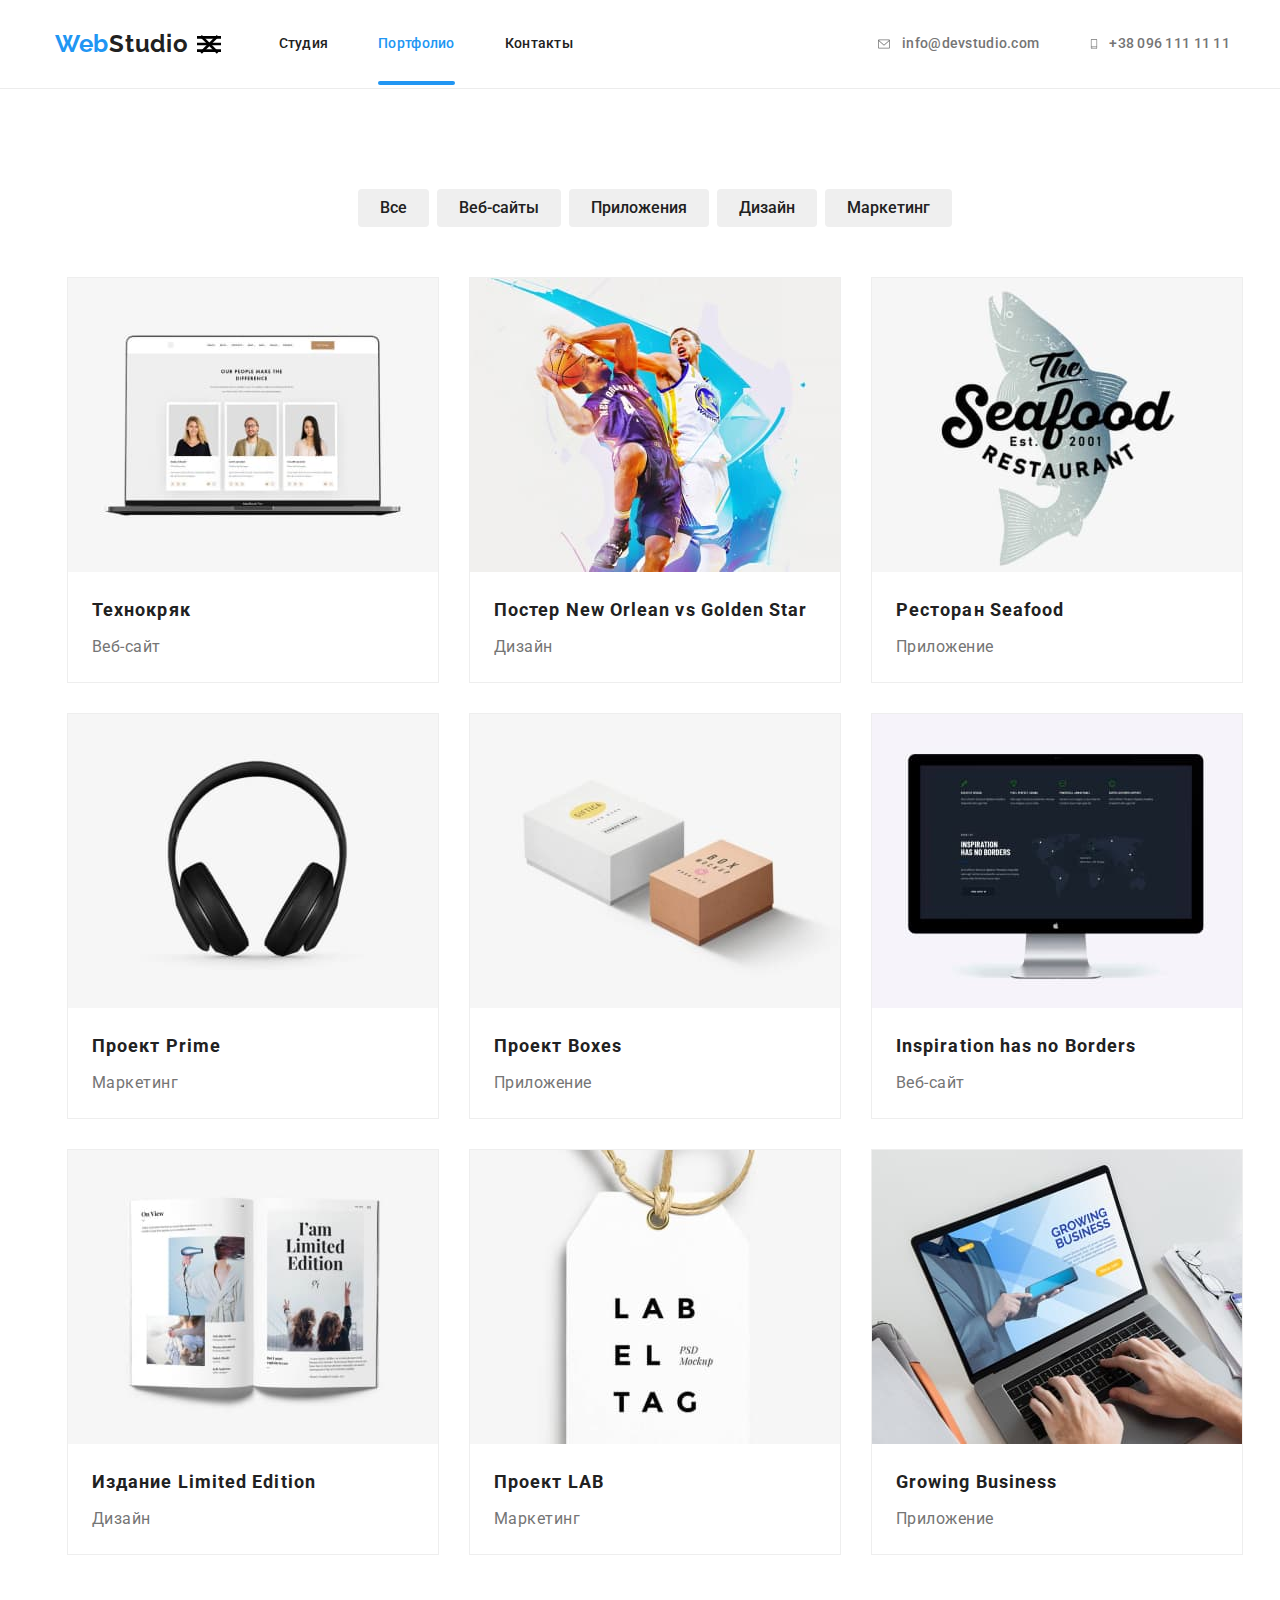
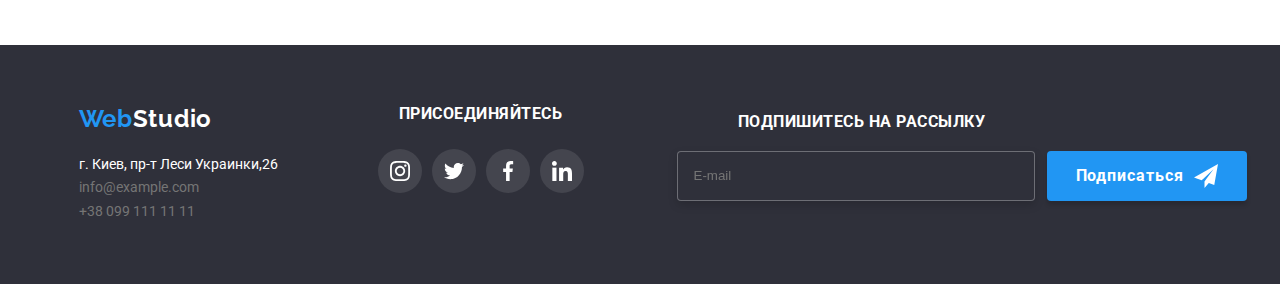
==== portfolio.html @ ba859fbf "Modal" ====
<!DOCTYPE html>
<html lang="ru">
<head>
    <meta charset="UTF-8">
    <meta http-equiv="X-UA-Compatible" content="IE=edge">
    <meta name="viewport" content="width=device-width, initial-scale=1.0">
    <title>portfolio</title>
    <link rel="stylesheet" href="./css/main.min.css">
    <link rel="preconnect" href="https://fonts.googleapis.com">
    <link rel="preconnect" href="https://fonts.gstatic.com" crossorigin>
    <link href="https://fonts.googleapis.com/css2?family=Raleway:wght@700&family=Roboto:wght@400;500;700;900&display=swap"
        rel="stylesheet">
</head>
<body>

    <!-- Шапка Портфолио -->
<header class="header conteiner">
    <div class="conteiner header__conteiner">
        <nav class="header__nav">

            <a class="link" href="./index.html">
                <span class="logo">Web</span><span class="logo-studio">Studio</span></a>

            <svg class="header__mobile--icon" width="40" height="40">
                <use href="imeges/iconsvg.svg#icon-close_40px"></use>
                <use href="imeges/iconsvg.svg#icon-menumobile"></use>
            </svg>

            <ul class="header__list list">
                <li class="header__item"><a class="link" href="./index.html">Студия</a></li>
                <li class="header__item"><a class="link current" href="./portfolio.html" target="_blank">Портфолио</a></li>
                <li class="header__item"><a class="link" href=".Cotacts.html">Контакты</a></li>
            </ul>
        </nav>
        <ul class="header__adress list">
            <li class="adress__ithem">
                <a class="link adress__link" href="mailto:info@devstudio.com"><svg class="icon-mail" width="16"
                        height="12">
                        <use href="./imeges/iconsvg.svg#icon-envelope">
                        </use>
                    </svg>info@devstudio.com
                </a>
            </li>
            <li class="adress__ithem">
                <a class="link adress__link" href="tel:+380961111111"> <svg class="icon-phone" width="10" height="16">
                        <use href="./imeges/iconsvg.svg#icon-smartphone"></use>
                    </svg> +38 096 111 11 11

                </a>
            </li>
        </ul>
    </div>
</header>

        <!-- Навигация Портфолио -->

        <nav>
            <div class="conteiner conteiner__bnt">
            <ul class="list list-buttons">
                <li class="buttons-num">
                    <button class="button-ithem" type="button">Все</button></li>
                <li class="buttons-num">
                    <button class="button-ithem" type="button">Веб-сайты</button></li>
                <li class="buttons-num">
                    <button class="button-ithem" type="button">Приложения</button></li>
                <li class="buttons-num">
                    <button class="button-ithem" type="button">Дизайн</button></li>
                <li class="buttons-num">
                    <button class="button-ithem" type="button">Маркетинг</button></li>
            </ul>
            </div>
        </nav>

        <!-- Проекты -->
        

        <main>
            <section class="section">
            <div class="conteiner progects">
                
            <h2 class="visually-hidden">Проекты</h2>

            <ul class="progects__title list">
                <li class="progects__list"> 
                <a href="" class="link">
                    <div class="overlay">
                    <img src="./imeges/tech.jpg" alt="Фото работ" width="370">
                            <div class="conteiner__overlay">
                                <p class="text__overlay">
                                    Технокряк это современная площадка распространения
                                    коронавируса. Компании используют эту платформу для цифрового
                                    шпионажа и атак на защищённые сервера конкурентов.
                                </p>
                            </div>
                    </div>
                    <div class="conteiner__progects">
                    <h3 class="ithem__progects">Технокряк</h3>
                    <p class="text__progects">Веб-сайт</p>
                    </div>
                </a>
            </li>
                <li class="progects__list"> 
                <a href="" class="link"> 
                    <div class="overlay">
                    <img src="./imeges/des.jpg" alt="Фото работ" width="">
                    <div class="conteiner__overlay">
                        <p class="text__overlay">
                            Технокряк это современная площадка распространения
                            коронавируса. Компании используют эту платформу для цифрового
                            шпионажа и атак на защищённые сервера конкурентов.
                        </p>
                    </div>
                    </div>
                    <div class="conteiner__progects">
                    <h3 class="ithem__progects">Постер <span lang="en">New Orlean vs Golden Star</span></h3>
                    <p class="text__progects">Дизайн</p>
                    </div>
                </a>

                </li>
                <li class="progects__list"> 
                <a href="" class="link">
                    <div class="overlay">
                    <img src="./imeges/seaf.jpg" alt="Фото работ" width="370">
                    <div class="conteiner__overlay">
                        <p class="text__overlay">
                            Технокряк это современная площадка распространения
                            коронавируса. Компании используют эту платформу для цифрового
                            шпионажа и атак на защищённые сервера конкурентов.
                        </p>
                    </div>
                    </div>
                    <div class="conteiner__progects">
                    <h3 class="ithem__progects">Ресторан <span lang="en"> Seafood</span></h3>
                    <p class="text__progects">Приложение</p>
                    </div>
                </a>
            
                </li>
                <li class="progects__list"> 
                <a href="" class="link">
                    <div class="overlay">
                    <img src="./imeges/prim.jpg" alt="Фото работ" width="370">
                    <div class="conteiner__overlay">
                        <p class="text__overlay">
                            Технокряк это современная площадка распространения
                            коронавируса. Компании используют эту платформу для цифрового
                            шпионажа и атак на защищённые сервера конкурентов.
                        </p>
                    </div>
                    </div>
                    <div class="conteiner__progects">
                    <h3 class="ithem__progects">Проект <span lang="en"> Prime</span></h3>
                    <p class="text__progects">Маркетинг</p>
                    </div>
                </a>
                    
                </li>
                <li class="progects__list"> 
                <a href="" class="link">
                    <div class="overlay">
                    <img src="./imeges/boxe.jpg" alt="Фото работ" width="370">
                    <div class="conteiner__overlay">
                        <p class="text__overlay">
                            Технокряк это современная площадка распространения
                            коронавируса. Компании используют эту платформу для цифрового
                            шпионажа и атак на защищённые сервера конкурентов.
                        </p>
                    </div>
                    </div>
                    <div class="conteiner__progects">
                    <h3 class="ithem__progects">Проект <span lang="en"> Boxes</span></h3>
                    <p class="text__progects">Приложение</p>
                    </div>
                </a>

                </li>
                <li class="progects__list"> 
                <a href="" class="link">
                    <div class="overlay">
                    <img src="./imeges/bord.jpg" alt="Фото работ" width="370">
                    <div class="conteiner__overlay">
                        <p class="text__overlay">
                            Технокряк это современная площадка распространения
                            коронавируса. Компании используют эту платформу для цифрового
                            шпионажа и атак на защищённые сервера конкурентов.
                        </p>
                    </div>
                    </div>
                    <div class="conteiner__progects">
                    <h3 class="ithem__progects"><span lang="en">Inspiration has no Borders</span></h3>
                    <p class="text__progects">Веб-сайт</p>
                    </div>
                </a>
                
                </li>
                <li class="progects__list">
                    <a href="" class="link">
                        <div class="overlay">
                    <img src="./imeges/photoind.jpg" alt="Фото работ" width="370">
                    <div class="conteiner__overlay">
                        <p class="text__overlay">
                            Технокряк это современная площадка распространения
                            коронавируса. Компании используют эту платформу для цифрового
                            шпионажа и атак на защищённые сервера конкурентов.
                        </p>
                    </div>
                    </div>
                    <div class="conteiner__progects">
                    <h3 class="ithem__progects">Издание <span lang="en"> Limited Edition</span></h3>
                    <p class="text__progects">Дизайн</p>
                    </div>
            </a>
            
                </li>
                <li class="progects__list">
                    <a href="" class="link">
                        <div class="overlay">
                    <img src="./imeges/Lab.jpg" alt="Фото работ" width="370">
                    <div class="conteiner__overlay">
                        <p class="text__overlay">
                            Технокряк это современная площадка распространения
                            коронавируса. Компании используют эту платформу для цифрового
                            шпионажа и атак на защищённые сервера конкурентов.
                        </p>
                    </div>
                    </div>
                    <div class="conteiner__progects">
                    <h3 class="ithem__progects">Проект LAB</h3>
                    <p class="text__progects">Маркетинг</p>
                    </div>
            </a>
                
                </li>
                <li class="progects__list">
                    <a href="" class="link">
                        <div class="overlay">
                    <img src="./imeges/append.jpg" alt="Фото работ" width="370">
                    <div class="conteiner__overlay">
                        <p class="text__overlay">
                            Технокряк это современная площадка распространения
                            коронавируса. Компании используют эту платформу для цифрового
                            шпионажа и атак на защищённые сервера конкурентов.
                        </p>
                    </div>
                    </div>
                    <div class="conteiner__progects">
                    <h3 class="ithem__progects"><span lang="en"> Growing Business</span></h3>
                    <p class="text__progects">Приложение</p>
                    </div>
                </a>
                </li>
            </ul>
            </div>
            </section>
        </main>
        
<footer class="footer">
    <div class="conteiner footer__backgraund ">
        <div class="footer__conteiners--centr">
            <div class="footer__left">
                <a class="link" href="/index.html">
                    <span class="logo">Web</span><span class="logo__footer">Studio</span>
                </a>
                <address class="adress">
                    <ul class="list adress__list">
                        <li class=""><a class="link ithem__adress--color"
                                href="https://goo.gl/maps/Gu5Dw9EAoeBzcQZ39">г.
                                Киев, пр-т Леси Украинки,26</a></li>
                        <li class=""><a class="link ithem__adress" href="meilto:info@example.com">info@example.com</a>
                        </li>
                        <li class=""><a class="link ithem__adress" href="tel:+380991111111">+38 099 111 11
                                11</a></li>
                    </ul>

                </address>
            </div>
            <div class="footer__center">
                <p class="join">присоединяйтесь</p>
                <ul class="list center__list">
                    <li class="list center__items">
                        <a class="link join--link" href="">
                            <svg class="team__icon" widht="20" height="20">
                                <use href="imeges/iconsvg.svg#icon-instagram">
                            </svg>
                        </a>
                    </li>

                    <li class="list center__items">
                        <a class="link join--link" href="">
                            <svg class="team__icon">
                                <use href="imeges/iconsvg.svg#icon-twitter">
                            </svg>
                        </a>
                    </li>
                    <li class="list center__items">
                        <a class="link join--link" href="">
                            <svg class="team__icon">
                                <use href="imeges/iconsvg.svg#icon-facebook">
                            </svg>
                        </a>
                    </li>
                    <li class="list center__items">
                        <a class="link join--link" href="">
                            <svg class="team__icon">
                                <use href="imeges/iconsvg.svg#icon-linkedin">
                            </svg>
                        </a>
                    </li>
            </div>
        </div>
        <div class="footer__right">
            <div class="right__conteiner">
                <p class="join">Подпишитесь на рассылку</p>
                <label class="right__mail--footer" for="mail-fotter">
                    <input class="input-mail" type="mail-fotter" id="mail-fotter" name="mail-fotter"
                        placeholder="E-mail">
                </label>
            </div>

            <button data-modal-open class="button" type="submit">Подписаться
                <svg class="icon--send" height="24" width="24">
                    <use href="imeges/iconsvg.svg#icon-icon-send"></use>
                </svg>
            </button>
        </div>

    </div>

    </div>
</footer>

</body>
</html>
---- css/main.min.css ----
:root{--prymary-text-color: #212121;--title-text-color: #2196f3;--ithem-text-color: #757575;--button-color: #2196f3;--hero-color: #ffffff;--letter-spacing: 0.03em;--background-color: #2f303a}.visually-hidden{position:absolute;width:1px;height:1px;margin:-1px;border:0;padding:0;white-space:nowrap;clip-path:inset(100%);clip:rect(0 0 0 0);overflow:hidden}.list{list-style:none;margin-top:0;margin-bottom:0;margin-left:0}p,h1,h2,h3,h4,h5,h6{margin:0}ul,ol{margin:0;padding-left:0}img{display:block}body{font-family:Roboto, sans-serif;background-color:#fff;margin:auto}img{display:block;width:100%;height:auto;max-width:100%}.button{box-sizing:border-box;display:inline-block;padding:10px 32px;font-family:inherit;background:var(--button-color);box-shadow:0px 4px 4px rgba(0,0,0,0.15);border-radius:4px;cursor:pointer;min-width:200px;min-height:50px;color:#ffffff;font-weight:bold;font-size:16px;line-height:1.87;letter-spacing:0.06em;border:none;transition:box-shadow 250ms,background 250ms,color 250ms cubic-bezier(0.4, 0, 0.2, 1)}.button:focus,.button:hover{background:#188ce8}.button-ithem{display:inline-block;font-family:Roboto;font-weight:500;font-size:16px;line-height:26px;color:#212121;border-radius:4px;cursor:pointer;padding:6px 22px;border:none;transition:color 250ms,background-color 250ms,box-shadow 250ms cubic-bezier(0.4, 0, 0.2, 1)}.button-ithem:hover,.button-ithem:focus{background:#2196f3;box-shadow:0px 4px 4px rgba(0,0,0,0.15);color:#f5f4fa}.conteiner{padding-left:15px;padding-right:15px;margin:auto;width:100%}@media screen and (min-width: 320px) and (max-width: 767px){.conteiner{width:100%}}@media screen and (min-width: 320px) and (max-width: 767px) and (min-width: 768px) and (max-width: 1199px){.conteiner{width:100%}}.link{text-decoration:none;color:var(--prymary-text-color)}.link:hover,.link:focus{color:#2196f3;transition:color 250ms cubic-bezier(0.4, 0, 0.2, 1)}.section{text-align:center;margin-top:0;margin-bottom:0;padding-bottom:94px}@media screen and (min-width: 320px) and (max-width: 1599px){.section{padding-bottom:60px}}.text,.ithem__adress--color{font-family:Roboto;font-style:normal;font-size:14px}.header__item,.adress__ithem{font-weight:500;font-size:14px;line-height:1.14;letter-spacing:0.02em}.heading{font-size:36px;margin-top:0%;margin-bottom:0%;padding-bottom:50px;line-height:1.16;color:var(--prymary-text-color);letter-spacing:var(--letter-spacing)}.paragraph__text{margin-top:0;margin-bottom:0;color:#757575;font-size:14px;line-height:1.71;letter-spacing:var(--letter-spacing)}.head__text,.join{color:#212121;margin-bottom:10px;font-weight:bold;line-height:16px;line-height:1.14;text-transform:uppercase;letter-spacing:var(--letter-spacing)}.form{position:relative;display:flex;flex-direction:column;margin-bottom:10px}.form label{font-size:12px;line-height:14px;letter-spacing:0.01em;color:#757575;margin-bottom:4px}.form input{width:100%;height:40px;outline:none;padding:12px 42px;border-radius:4px;border:1px solid rgba(33,33,33,0.2);transition:outline 250ms,border 250ms cubic-bezier(0.4, 0, 0.2, 1)}.form input:focus,.form input:hover{border:1px solid var(--button-color);outline:1px solid var(--button-color)}.modal__text{font-weight:bold;font-size:20px;line-height:23px;text-align:center;letter-spacing:0.03em;margin-bottom:12px;color:var(--prymary-text-color)}.modal__icon{position:absolute;display:inline-flex;top:8px;right:8px;fill:#000;border:1px solid rgba(0,0,0,0.1);border-radius:50%;color:var(--title-text-color);cursor:pointer;transition:fill 250ms cubic-bezier(0.4, 0, 0.2, 1)}.modal__icon:hover,.modal__icon:focus{fill:currentColor}.form__icon{position:absolute;display:inline-flex;top:28px;left:12px;width:18px;height:18px;fill:#212121;color:var(--title-text-color);transition:fill 250ms cubic-bezier(0.4, 0, 0.2, 1)}.form__input:focus+.form__icon,.form__input:hover+.form__icon{fill:currentColor;color:var(--title-text-color)}textarea{width:100%;height:120px;padding:12px 16px;resize:none;border:1px solid rgba(33,33,33,0.2);border-radius:4px;transition:border 250ms,outline 250ms cubic-bezier(0.4, 0, 0.2, 1)}textarea:hover,textarea:focus{border:1px solid var(--button-color);outline:var(--title-text-color)}textarea::placeholder{font-size:14px;line-height:16px;letter-spacing:0.01em;color:rgba(117,117,117,0.5)}.checkbox{width:100%;display:flex;justify-content:center;align-items:center;margin-bottom:20px}.checkbox label{font-size:14px;line-height:24px;letter-spacing:0.03em;color:#757575}.checkbox__icon{display:inline-flex;width:16px;height:15px;background-color:#fff;border:2px solid var(--prymary-text-color);border-radius:2px;margin-right:8px;fill:transparent;transition:background-color 250ms,fill 250ms cubic-bezier(0.4, 0, 0.2, 1)}.checkbox__input:checked+.checkbox__lable .checkbox__icon{background-color:var(--title-text-color);fill:#fff;border:transparent;transition:background-color 250ms,fill 250ms cubic-bezier(0.4, 0, 0.2, 1)}.checkbox__lable{justify-content:center;align-items:center}.checkbox__text{border-bottom:1px solid var(--button-color);color:#2196f3;margin-left:2px;font-size:14px;line-height:14px}.modal__btn{display:flex;justify-content:center;margin-top:20px}.backdrop{position:fixed;width:100%;height:100%;top:0%;left:0;transition:opacity 250ms, visibility 250ms;background:rgba(0,0,0,0.2)}.backdrop.is-hidden{opacity:0;pointer-events:none;visibility:hidden}.modal{position:absolute;width:100%;height:581px;top:50%;left:50%;transform:translate(-50%, -50%);transition:transform 250ms;padding:40px;background:#ffffff;box-shadow:0px 1px 3px rgba(0,0,0,0.12),0px 1px 1px rgba(0,0,0,0.14),0px 2px 1px rgba(0,0,0,0.2);border-radius:4px}@media screen and (min-width: 320px){.modal{width:450px}}.icon,.join--link{display:inline-flex;height:44px;width:44px;background-color:#fff;border-radius:50%;margin-top:16px;margin-right:10px;justify-content:center;align-items:center;color:#afb1b8;fill:currentColor;transition:background-color 250ms,color 250ms cubic-bezier(0.4, 0, 0.2, 1)}.icon:hover,.join--link:hover,.icon:focus,.join--link:focus{background-color:var(--button-color);color:#fff}.icon:last-child,.join--link:last-child{margin-right:0}.team__icon{width:20px;height:20px;background-size:cover;object-position:center}.header{position:relative;padding-top:24px;padding-bottom:24px;background-color:var(--hero-color);border-bottom:1px solid #ececec;margin-left:auto;margin-right:auto}@media screen and (min-width: 320px) and (max-width: 767px){.header{position:relative;padding:16px 15px;position:relative}}@media screen and (min-width: 768px) and (max-width: 1199px){.header{padding:21px 15px}}.header .header__conteiner{display:flex;max-width:1200px}.header .header__adress{display:flex;justify-content:center;align-items:center;margin-left:auto;margin-right:25px}@media screen and (min-width: 320px) and (max-width: 767px){.header .header__adress{display:none}}@media screen and (min-width: 768px) and (max-width: 1199px){.header .header__adress{flex-direction:column;margin-right:0}}.header__nav{display:flex;align-items:center}.header__nav .header__list{display:flex}@media screen and (min-width: 320px) and (max-width: 767px){.header__nav .header__list{display:none}}.header__item{color:#212121;margin-left:50px}.adress__ithem{display:flex;flex-direction:row;align-items:center;color:#757575;line-height:1.71}.adress__ithem:first-child{margin-right:50px}@media screen and (min-width: 768px) and (max-width: 1199px){.adress__ithem:first-child{margin-right:0}.adress__ithem:last-child{margin-right:15px}}.current{position:relative;display:flex;flex-direction:column;color:var(--title-text-color)}.current::after{content:'';display:inline-block;position:absolute;bottom:-33px;width:100%;height:4px;color:var(--button-color);background:#2196f3;border-radius:2px}@media screen and (min-width: 768px) and (max-width: 1199px){.current::after{bottom:-39px}}.adress__link{display:flex;flex-direction:row;align-items:center;color:var(--ithem-text-color)}.icon-mail{align-items:flex-start;margin-right:10px;fill:currentColor}@media screen and (min-width: 768px) and (max-width: 1199px){.icon-mail{margin-right:8px;width:14px}}.icon-phone{justify-self:start;margin-right:10px;cursor:pointer;fill:currentColor}@media screen and (min-width: 768px) and (max-width: 1199px){.icon-phone{margin-right:8px;height:14px}}@media screen and (min-width: 768px){.mobile__btn--open{display:none}}@media screen and (max-width: 767px){.mobile__btn--open{position:absolute;top:10px;right:15px;padding:0;border:0;background-color:#fff}.mobile.is-hidden{opacity:0;pointer-events:none;visibility:hidden}.mobile{position:fixed;width:100%;height:100vh;top:0;left:0%;background-color:#fff;z-index:2;padding:48px 0 40px 48px;display:flex;flex-direction:column;justify-content:space-between}.mobile__conteiner{width:100%}.mobile__btn{position:absolute;top:10px;right:15px;padding:0;border:0;background-color:#fff}.mobile__item{font-weight:500;font-size:40px;line-height:47px;color:#212121;margin-bottom:35px}.mobile__item:last-child{margin-bottom:202px}.current__mobile{color:var(--button-color)}}.mobile__link--tel{font-weight:500;font-size:34px;line-height:40px;letter-spacing:0.02em;color:var(--button-color)}.mobile__link--mail{font-weight:500;font-size:24px;line-height:28px;letter-spacing:0.02em;color:var(--ithem-text-color)}.mobile__adress--ithem{margin-bottom:32px}.mobile__social--list{display:flex;justify-content:flex-start;align-items:center;margin-top:32px}.mobile__social--link{font-style:normal;font-weight:500;font-size:18px;line-height:22px;letter-spacing:0.02em;color:#2196f3}.mobile__social--ithem{margin-right:20px}.mobile__social--ithem:last-child{margin-right:0}@media screen and (min-width: 768px){.mobile{display:none}}.hero{padding:200px 0 200px;max-width:1600px;margin-right:auto;margin-left:auto;background-color:var(--background-color);background-image:linear-gradient(rgba(47,48,58,0.4), rgba(47,48,58,0.4)),url(../imeges/Img.jpg);background-repeat:no-repeat;background-position:center;background-size:cover}@media screen and (min-width: 320px) and (max-width: 767px){.hero{padding:118px 60px 118px 60px}}@media screen and (min-width: 768px) and (max-width: 1199px){.hero{padding:118px 204px}}.hero__text{font-family:Roboto;font-style:normal;font-weight:900;font-size:44px;line-height:1.36;color:#ffffff;text-transform:uppercase;letter-spacing:0.06em;margin-top:0;margin-bottom:30px}@media screen and (min-width: 320px) and (max-width: 1199px){.hero__text{font-size:26px}}.head__text,.join{margin-bottom:10px;text-align:center}@media screen and (min-width: 768px) and (max-width: 1199px){.head__text,.join{text-align:left}}.about{padding:94px 0 94px;margin-right:auto;margin-left:auto}@media screen and (min-width: 320px) and (max-width: 767px){.about{padding:60px 0 60px 0;display:flex;flex-direction:column;align-items:center;justify-content:center}}@media screen and (min-width: 768px) and (max-width: 1199px){.about{padding:60px 0 60px 0;display:flex;flex-direction:column}}@media screen and (min-width: 768px) and (max-width: 1199px){.about__conteiner{max-width:768}}@media screen and (min-width: 1200px){.about__conteiner{max-width:1200px}}@media screen and (min-width: 768px) and (max-width: 1199px){.about__list{justify-content:center;display:flex;flex-wrap:wrap}}@media screen and (min-width: 1200px){.about__list{display:flex;flex-direction:row;justify-content:space-between}}.about__items{width:270px;margin-left:30px;justify-content:center;align-content:flex-start;text-align:left}@media screen and (min-width: 320px) and (max-width: 767px){.about__items{width:100%;margin-top:30px;margin-left:0}.about__items:first-child{margin-top:0}}@media screen and (min-width: 768px) and (max-width: 1199px){.about__items{width:calc(100% / 2 - 15px);margin-left:0}.about__items:nth-child(2n){margin-left:30px}}.about__items:first-child{margin-left:0}.about__icon{display:flex;background-color:#f5f4fa;width:270px;height:120px;justify-content:center;align-items:center;margin-bottom:30px;border-radius:4px}@media screen and (min-width: 320px) and (max-width: 767px){.about__icon{width:100%;margin:30px 0 30px 0}.about__icon:first-child{margin-top:0}}@media screen and (min-width: 768px) and (max-width: 1199px){.about__icon{width:100%}}@media screen and (min-width: 320px) and (max-width: 1199px){.work{display:none}}.work__list{display:flex;justify-content:center}.work__photo{position:relative;margin-left:30px}.work__photo:first-child{margin-left:0}.work__text{position:absolute;margin:0;font-size:14px;line-height:16px;bottom:27px;right:82px;color:#fff;text-transform:uppercase}.work__fon{position:absolute;bottom:0;width:100%;height:70px;background:rgba(47,48,58,0.8)}.team{background-color:#f5f4fa;padding-top:94px;display:flex;flex-wrap:wrap;flex-direction:row;justify-content:center}@media screen and (min-width: 320px) and (max-width: 767px){.team{padding:60px 0 60px}}@media screen and (min-width: 768px) and (max-width: 1199px){.team{padding:60px 0 60px}}.team__text{font-size:16px;line-height:19px;letter-spacing:0.03em;color:#757575}.team__conteiner{padding-top:30px;padding-bottom:30px}@media screen and (min-width: 320px) and (max-width: 767px){.team__conteiner{width:100%}}@media screen and (min-width: 768px){.team__list{display:flex;flex-wrap:wrap;justify-content:center}}.team__title{margin-right:30px;background:#ffffff;box-shadow:0px 1px 3px rgba(0,0,0,0.12),0px 1px 1px rgba(0,0,0,0.14),0px 2px 1px rgba(0,0,0,0.2);border-radius:0px 0px 4px 4px}@media screen and (min-width: 320px) and (max-width: 767px){.team__title{margin-bottom:30px;margin-right:0}.team__title:last-child{margin-bottom:30px}}@media screen and (min-width: 768px) and (max-width: 1199px){.team__title{width:calc(100% / 2 - 15px);margin-bottom:30px}.team__title:nth-child(2n){margin-right:0}.team__title:nth-child(n+3){margin-bottom:0}}@media screen and (min-width: 1200px){.team__title{width:270px}}.team__title:last-child{margin:0}.team__name{font-weight:500;font-size:16px;line-height:1.18;color:#212121;margin-bottom:10px;text-transform:none;letter-spacing:var(--letter-spacing)}.clients{padding-top:94px}@media screen and (min-width: 320px) and (max-width: 767px){.clients{padding:60px 0 60px 0}}@media screen and (min-width: 768px) and (max-width: 1199px){.clients{padding:60px 0 60px}}.clients__list{display:inline-flex;justify-content:center;align-items:center}@media screen and (max-width: 479px){.clients__list{display:flex;flex-direction:column;justify-content:center;align-items:center}}@media screen and (min-width: 480px) and (max-width: 767px){.clients__list{display:flex;flex-direction:row;flex-wrap:wrap;justify-content:center}}@media screen and (min-width: 768px) and (max-width: 1199px){.clients__list{display:flex;flex-direction:row;flex-wrap:wrap;justify-content:center;padding-left:-10px;padding-right:-10px}}.clients__ithems{margin-right:30px;fill:#afb1b8}.clients__ithems:last-child{margin-right:0}@media screen and (max-width: 479px){.clients__ithems{margin-right:0;width:210px;margin-bottom:30px}}@media screen and (min-width: 480px) and (max-width: 767px){.clients__ithems{display:flex;flex-direction:column;flex-direction:wrap;width:210px;margin-right:0;fill:#afb1b8;margin-bottom:30px}.clients__ithems:nth-child(2n){margin-left:30px}}@media screen and (min-width: 768px) and (max-width: 1199px){.clients__ithems{display:flex;flex-direction:column;flex-direction:wrap;width:226px;margin-right:30px;margin-bottom:30px}.clients__ithems:nth-child(3n){margin:0;margin-bottom:30px}.clients__ithems:nth-child(n+4){margin-bottom:0}}.client__icons{display:inline-flex;width:170px;height:92px;justify-content:center;align-items:center;background-color:#fff;border:1px solid #afb1b8;border-radius:4px;color:#afb1b8;fill:currentColor;transition:color 250ms,border 250ms cubic-bezier(0.4, 0, 0.2, 1)}.client__icons:focus,.client__icons:hover{border:1px solid var(--button-color);color:var(--button-color)}@media screen and (min-width: 320px) and (max-width: 767px){.client__icons{width:210px}}@media screen and (min-width: 768px) and (max-width: 1199px){.client__icons{width:226px}}.ithem__adress{color:#757575;font-style:normal;font-weight:normal;font-size:14px;line-height:1.71;margin-top:9px}.ithem__adress--color{color:#fff;line-height:1.71}.join{color:#fff}.join--link{background:rgba(255,255,255,0.1);fill:#fff}.footer{background-color:var(--background-color);padding:60px 0 60px}@media screen and (min-width: 320px) and (max-width: 767px){.footer{padding:60px 0 60px}}@media screen and (min-width: 768px) and (max-width: 1199px){.footer{padding:60px 0 60px}}.footer .footer__backgraund{display:flex;justify-content:center;align-items:baseline}@media screen and (min-width: 320px) and (max-width: 767px){.footer .footer__backgraund{display:flex;flex-direction:column;align-items:center;justify-content:center}}@media screen and (min-width: 768px) and (max-width: 1199px){.footer .footer__backgraund{flex-direction:column;justify-content:center;align-items:center}}@media screen and (min-width: 768px) and (max-width: 1199px){.footer__conteiners--centr{display:flex;margin-bottom:60px}}@media screen and (min-width: 1200px){.footer__conteiners--centr{display:flex;margin-left:15px}}@media screen and (min-width: 320px) and (max-width: 767px){.footer__left{display:flex;flex-direction:column;justify-content:center;align-items:center}}@media screen and (min-width: 768px) and (max-width: 1199px){.footer__left{display:flex;flex-direction:column;justify-content:center;align-items:center}}.adress{margin-top:20px}@media screen and (min-width: 320px) and (max-width: 767px){.adress{align-items:center}}@media screen and (min-width: 320px) and (max-width: 767px){.adress__list{align-items:center;text-align:center}}@media screen and (min-width: 768px) and (max-width: 1199px){.adress__list{align-items:center;text-align:center}}.footer__center{margin-left:100px}@media screen and (min-width: 320px) and (max-width: 767px){.footer__center{margin-top:60px;margin-left:0}}@media screen and (min-width: 768px) and (max-width: 1199px){.footer__center{margin-left:165px;display:flex;flex-direction:column;align-items:center}}.center__list{display:inline-flex}@media screen and (min-width: 320px) and (max-width: 767px){.center__list{align-items:center}}.center__items+.center__items{margin-left:10px}.footer__right{display:flex;justify-content:center}@media screen and (min-width: 320px) and (max-width: 767px){.footer__right{flex-direction:column;justify-content:center;align-items:center;margin-top:60px;width:100%}}@media screen and (min-width: 768px) and (max-width: 1199px){.footer__right{flex-direction:column;justify-content:center;align-items:center;margin-left:auto;margin-right:auto}}.right__conteiner{display:flex;flex-direction:column;margin-left:93px}@media screen and (min-width: 320px) and (max-width: 767px){.right__conteiner{width:100%;margin-left:0;flex-direction:column;justify-content:center;align-items:center}}@media screen and (min-width: 768px) and (max-width: 1199px){.right__conteiner{flex-direction:column;justify-content:center;align-items:center;margin-left:0}}.right__conteiner p{margin-bottom:20px}.right__conteiner input{min-width:358px;height:50px;padding:15px 16px;outline:none;background-color:#2f303a;border:1px solid rgba(255,255,255,0.3);box-sizing:border-box;filter:drop-shadow(0px 4px 4px rgba(0,0,0,0.15));border-radius:4px;color:#fff;margin-right:12px}@media screen and (min-width: 320px) and (max-width: 767px){.right__conteiner input{display:block;min-width:100%;height:50px;color:#fff;margin-bottom:20px;margin-right:0}}@media screen and (min-width: 768px) and (max-width: 1199px){.right__conteiner input{display:inline-block;width:450px;height:50px;color:#fff;margin-right:0}}.footer__right button{display:inline-flex;text-align:center;align-items:center;padding:10px 0 10px 29px;margin-top:38px}@media screen and (min-width: 320px) and (max-width: 767px){.footer__right button{margin-top:0}}.footer__right button::after{content:'';align-self:center;align-items:center}@media screen and (min-width: 320px) and (max-width: 767px){.right__mail--footer{width:100%}}.icon--send{margin-left:10px}.overlay{position:relative;overflow:hidden}.conteiner__overlay{position:absolute;width:100%;height:100%;text-align:start;opacity:1;bottom:0;right:0;background:rgba(33,150,243,0.9);transform:translateY(100%);transition:transform 250ms cubic-bezier(0.4, 0, 0.2, 1)}.progects__list:hover .conteiner__overlay{transform:translateY(0);opacity:1}.text__overlay{max-width:322px;margin:63px 24px;font-size:18px;line-height:28px;letter-spacing:0.03em;color:#ffffff}.progects{display:flex;justify-content:center;margin-top:50px}@media screen and (min-width: 320px) and (max-width: 767px){.progects{display:inline-block;margin-top:40px;width:480px}}@media screen and (min-width: 768px) and (max-width: 1199px){.progects{margin-top:30px;width:768px}}.progects__title{display:flex;flex-wrap:wrap;justify-content:center}@media screen and (min-width: 320px) and (max-width: 767px){.progects__title{flex-direction:column}}@media screen and (min-width: 768px) and (max-width: 1199px){.progects__title{justify-content:center;align-items:center}}.ithem__progects{font-weight:bold;font-size:18px;line-height:2;color:#212121;letter-spacing:0.06em;margin-bottom:4px}.text__progects{font-size:16px;line-height:1.87;color:#757575;letter-spacing:var(--letter-spacing)}.progects__list{background:#ffffff;border:1px solid #eeeeee;box-sizing:border-box;margin-left:30px;margin-bottom:30px;text-align:left;transition:box-shadow 250ms cubic-bezier(0.4, 0, 0.2, 1)}.progects__list:hover{box-shadow:0px 1px 1px rgba(0,0,0,0.12),0px 4px 4px rgba(0,0,0,0.06),1px 4px 6px rgba(0,0,0,0.16)}.progects__list:nth-child(3n+1){margin-left:0}@media screen and (min-width: 320px) and (max-width: 767px){.progects__list{margin-left:0;width:100%}}@media screen and (min-width: 768px) and (max-width: 1199px){.progects__list{width:354px;margin-left:0}.progects__list:nth-child(2n){margin-left:30px}.progects__list:last-child{margin-right:auto;margin-left:15px}}.conteiner__progects{padding:20px 0 20px 24px}.list-buttons{display:flex;justify-content:center;margin-top:100px}@media screen and (min-width: 320px) and (max-width: 767px){.list-buttons{margin-top:0;display:flex;flex-wrap:wrap;justify-content:flex-start;padding-right:30px}}@media screen and (min-width: 768px) and (max-width: 1199px){.list-buttons{margin-top:0;justify-content:center;align-self:center}}.conteiner__bnt{margin-top:94px}@media screen and (min-width: 320px) and (max-width: 767px){.conteiner__bnt{display:flex;flex-wrap:wrap;margin-top:60px}}@media screen and (min-width: 768px) and (max-width: 1199px){.conteiner__bnt{margin-top:60px}}.buttons-num{margin-right:8px}.buttons-num:last-child{margin-right:0}@media screen and (min-width: 320px) and (max-width: 767px){.buttons-num:nth-last-child(-n+2){margin-top:15px}}@media screen and (min-width: 768px) and (max-width: 1199px){.buttons-num{margin-top:0}}.logo,.logo-studio,.logo__footer{font-family:Raleway;font-weight:bold;font-size:26px;line-height:1.19;letter-spacing:0.03em}.logo{color:#2196f3;margin-bottom:20px;font-size:24px;line-height:1.16}.logo-studio{color:#212121;font-size:24px;line-height:1.16}.logo__footer{color:#ffffff;font-size:24px;line-height:1.16}
/*# sourceMappingURL=main.min.css.map */
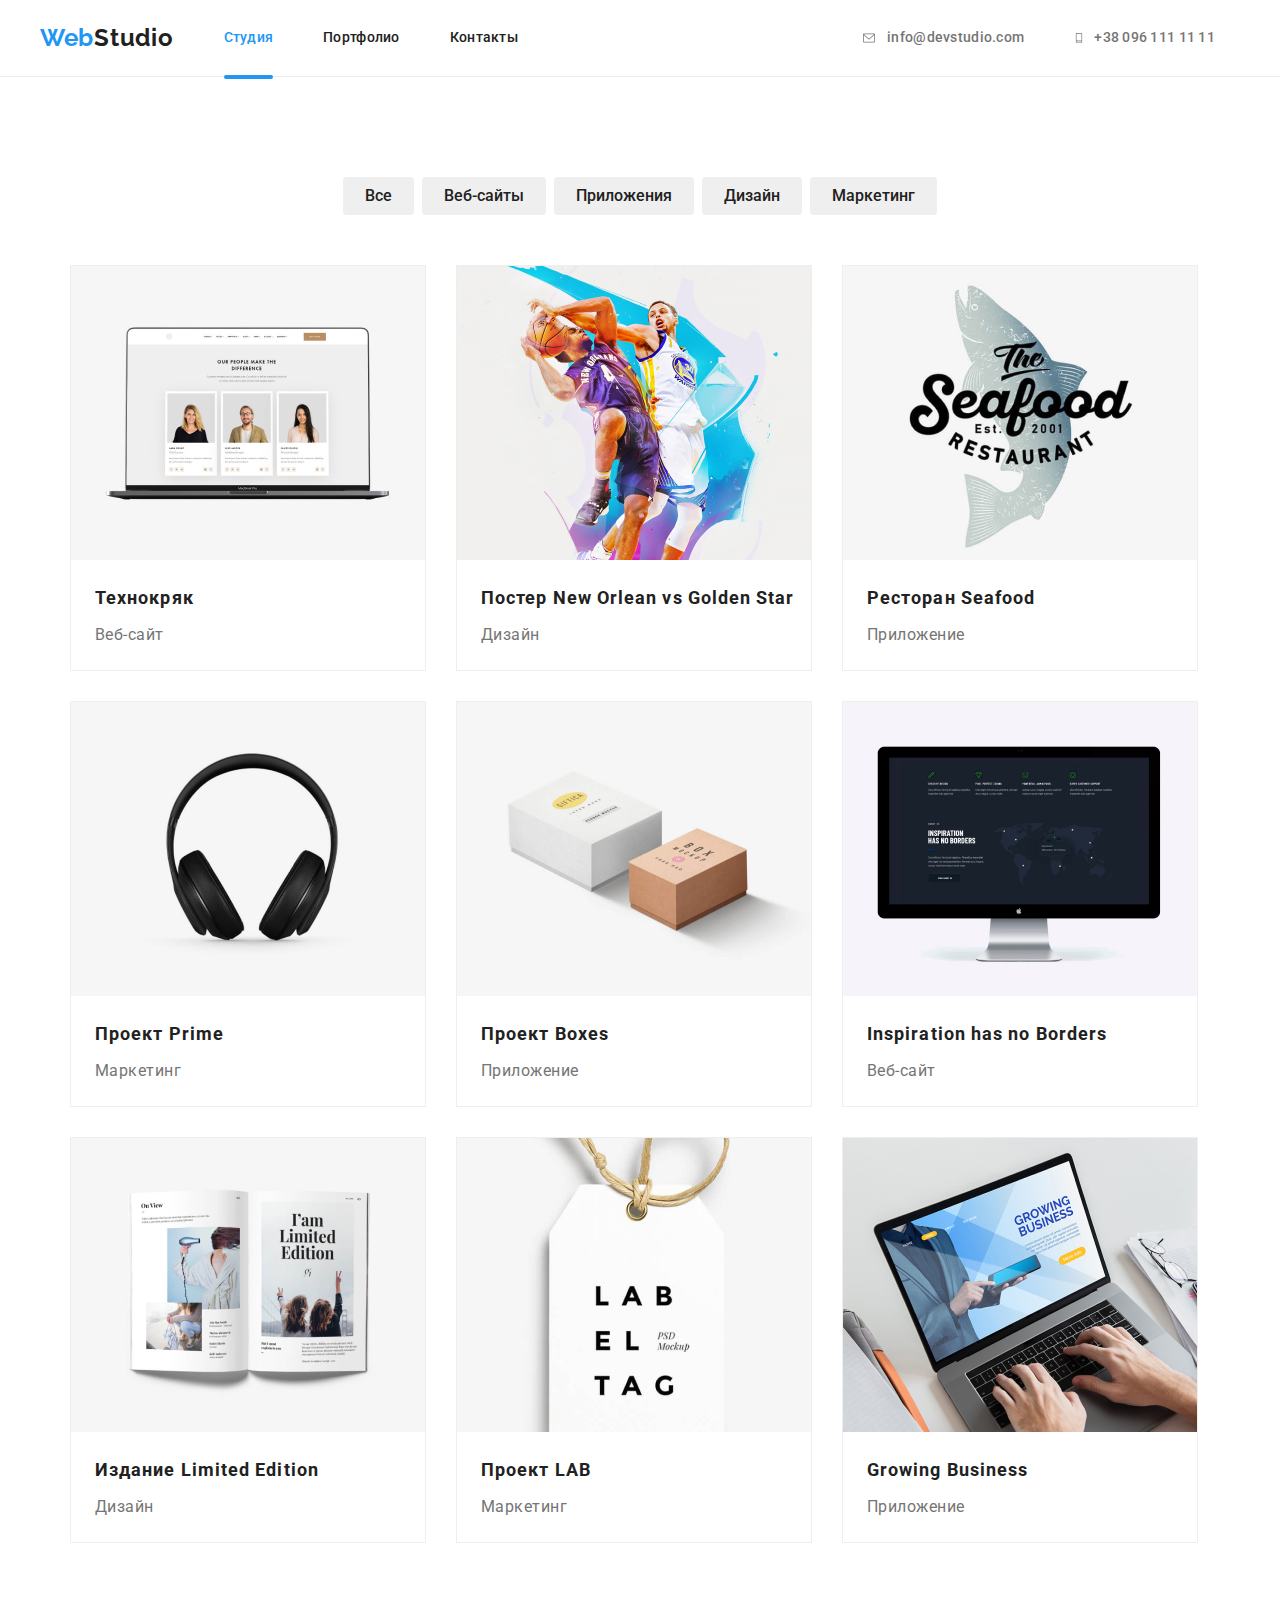
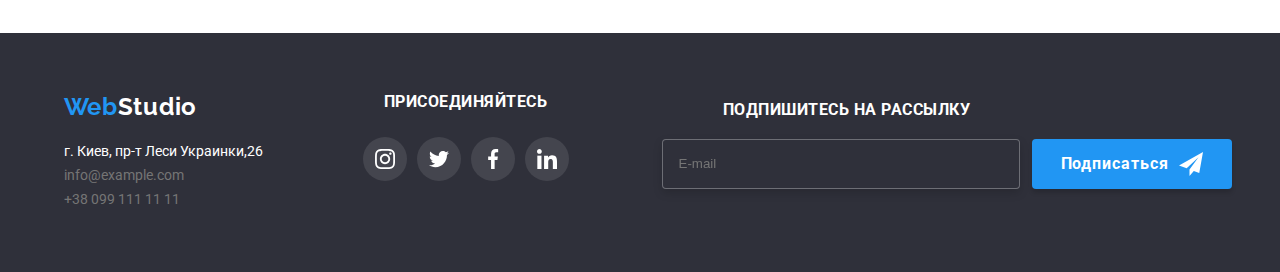
==== commit d50c4fab: "Chenget" ====
--- a/portfolio.html
+++ b/portfolio.html
@@ -14,20 +14,25 @@
 <body>
 
     <!-- Шапка Портфолио -->
-<header class="header conteiner">
-    <div class="conteiner header__conteiner">
+<!-- <header class="header">
+
+    <div class="header__conteiner">
         <nav class="header__nav">
 
             <a class="link" href="./index.html">
                 <span class="logo">Web</span><span class="logo-studio">Studio</span></a>
 
-            <svg class="header__mobile--icon" width="40" height="40">
-                <use href="imeges/iconsvg.svg#icon-close_40px"></use>
-                <use href="imeges/iconsvg.svg#icon-menumobile"></use>
-            </svg>
+            <button data-menu-open type="button" class="mobile__btn mobile__btn--open ">
+                <svg class="mobile__icon-open" width="40" height="40">
+                    <use href="imeges/iconsvg.svg#icon-menumobile"></use>
+                </svg>
+            </button>
+
+
+
 
             <ul class="header__list list">
-                <li class="header__item"><a class="link" href="./index.html">Студия</a></li>
+                <li class="header__item"><a class="link " href="./index.html">Студия</a></li>
                 <li class="header__item"><a class="link current" href="./portfolio.html" target="_blank">Портфолио</a></li>
                 <li class="header__item"><a class="link" href=".Cotacts.html">Контакты</a></li>
             </ul>
@@ -49,13 +54,149 @@
                 </a>
             </li>
         </ul>
+
+        <div data-menu class="mobile is-hidden">
+            <div class="mobile__conteiner">
+
+
+                <button data-menu-close type="button" class="mobile__btn">
+                    <svg class="mobile__icon-open" width="40" height="40">
+                        <use href="imeges/iconsvg.svg#icon-close_40px"></use>
+                    </svg>
+                </button>
+
+
+
+                <ul class="mobile__list list">
+                    <li class="mobile__item"><a class="link" href="./index.html">Студия</a></li>
+                    <li class="mobile__item"><a class="link current__mobile" href="./portfolio.html" target="_blank">Портфолио</a></li>
+                    <li class="mobile__item"><a class="link" href=".Cotacts.html">Контакты</a></li>
+                </ul>
+                </nav>
+                <ul class="mobile__adress list">
+                    <li class="mobile__adress--ithem">
+                        <a class="link mobile__link--tel" href="tel:+380961111111">
+                            +38 096 111 11 11</a>
+
+                    </li>
+                    <li class="mobile__adress--ithem">
+                        <a class="link mobile__link--mail" href="mailto:info@devstudio.com">
+                            info@devstudio.com
+                        </a>
+                    </li>
+                </ul>
+                <ul class="mobile__social--list list">
+                    <li class="mobile__social--ithem">
+                        <a class="link mobile__social--link" href="">Instagram</a>
+                    </li>
+                    <li class="mobile__social--ithem">
+                        <a class="link mobile__social--link" href="">Twitter</a>
+                    </li>
+                    <li class="mobile__social--ithem">
+                        <a class="link mobile__social--link" href="">Facebook</a>
+                    </li>
+                    <li class="mobile__social--ithem">
+                        <a class="link mobile__social--link" href="">LinkedIn</a>
+                    </li>
+                </ul>
+
+            </div>
+        </div>
     </div>
-</header>
-
+</header> -->
+    <header class="header">
+        <div class="conteiner header__conteiner">
+            <nav class="header__nav">
+    
+                <a class="link" href="./index.html">
+                    <span class="logo">Web</span><span class="logo-studio">Studio</span></a>
+    
+                <button data-menu-open type="button" class="mobile__btn mobile__btn--open ">
+                    <svg class="mobile__icon--open" width="40" height="40">
+                        <use href="imeges/iconsvg.svg#icon-menumobile"></use>
+                    </svg>
+                </button>
+    
+    
+    
+    
+                <ul class="header__list list">
+                    <li class="header__item"><a class="link current" href="./index.html">Студия</a></li>
+                    <li class="header__item"><a class="link" href="./portfolio.html" target="_blank">Портфолио</a></li>
+                    <li class="header__item"><a class="link" href=".Cotacts.html">Контакты</a></li>
+                </ul>
+            </nav>
+            <ul class="header__adress list">
+                <li class="adress__ithem">
+                    <a class="link adress__link" href="mailto:info@devstudio.com"><svg class="icon-mail" width="16"
+                            height="12">
+                            <use href="./imeges/iconsvg.svg#icon-envelope">
+                            </use>
+                        </svg>info@devstudio.com
+                    </a>
+                </li>
+                <li class="adress__ithem">
+                    <a class="link adress__link" href="tel:+380961111111"> <svg class="icon-phone" width="10" height="16">
+                            <use href="./imeges/iconsvg.svg#icon-smartphone"></use>
+                        </svg> +38 096 111 11 11
+    
+                    </a>
+                </li>
+            </ul>
+    
+            <div data-menu class="mobile is-hidden">
+                <div class="mobile__conteiner">
+    
+    
+                    <button data-menu-close type="button" class="mobile__btn">
+                        <svg class="mobile__icon--open" width="40" height="40">
+                            <use href="imeges/iconsvg.svg#icon-close_40px"></use>
+                        </svg>
+                    </button>
+    
+    
+    
+                    <ul class="mobile__list list">
+                        <li class="mobile__item"><a class="link " href="./index.html">Студия</a></li>
+                        <li class="mobile__item"><a class="link current__mobile" href="./portfolio.html" target="_blank">Портфолио</a></li>
+                        <li class="mobile__item"><a class="link" href=".Cotacts.html">Контакты</a></li>
+                    </ul>
+                    </nav>
+                    <ul class="mobile__adress list">
+                        <li class="mobile__adress--ithem">
+                            <a class="link mobile__link--tel" href="tel:+380961111111">
+                                +38 096 111 11 11</a>
+    
+                        </li>
+                        <li class="mobile__adress--ithem">
+                            <a class="link mobile__link--mail" href="mailto:info@devstudio.com">
+                                info@devstudio.com
+                            </a>
+                        </li>
+                    </ul>
+                    <ul class="mobile__social--list list">
+                        <li class="mobile__social--ithem">
+                            <a class="link mobile__social--link" href="">Instagram</a>
+                        </li>
+                        <li class="mobile__social--ithem">
+                            <a class="link mobile__social--link" href="">Twitter</a>
+                        </li>
+                        <li class="mobile__social--ithem">
+                            <a class="link mobile__social--link" href="">Facebook</a>
+                        </li>
+                        <li class="mobile__social--ithem">
+                            <a class="link mobile__social--link" href="">LinkedIn</a>
+                        </li>
+                    </ul>
+    
+                </div>
+            </div>
+        </div>
+    </header>
         <!-- Навигация Портфолио -->
 
         <nav>
-            <div class="conteiner conteiner__bnt">
+            <div class=" conteiner__bnt">
             <ul class="list list-buttons">
                 <li class="buttons-num">
                     <button class="button-ithem" type="button">Все</button></li>
@@ -76,7 +217,7 @@
 
         <main>
             <section class="section">
-            <div class="conteiner progects">
+            <div class="progects">
                 
             <h2 class="visually-hidden">Проекты</h2>
 
@@ -84,7 +225,9 @@
                 <li class="progects__list"> 
                 <a href="" class="link">
                     <div class="overlay">
-                    <img src="./imeges/tech.jpg" alt="Фото работ" width="370">
+                    <img srcset="./imeges/porfolio__imeg-texh.jpg 1x,
+                                    ./imeges/porfolio__imeg-texh-2.jpg 2x"
+                    src="./imeges/tech.jpg" alt="Фото работ" width="370">
                             <div class="conteiner__overlay">
                                 <p class="text__overlay">
                                     Технокряк это современная площадка распространения
@@ -102,7 +245,9 @@
                 <li class="progects__list"> 
                 <a href="" class="link"> 
                     <div class="overlay">
-                    <img src="./imeges/des.jpg" alt="Фото работ" width="">
+                    <img srcset="./imeges/porfolio__imeg-orleans.jpg 1x,
+                                    ./imeges/porfolio__imeg-orleans-2.jpg 2x"
+                    src="./imeges/des.jpg" alt="Фото работ" width="">
                     <div class="conteiner__overlay">
                         <p class="text__overlay">
                             Технокряк это современная площадка распространения
@@ -121,7 +266,9 @@
                 <li class="progects__list"> 
                 <a href="" class="link">
                     <div class="overlay">
-                    <img src="./imeges/seaf.jpg" alt="Фото работ" width="370">
+                    <img srcset="./imeges/res-seafood.jpg 1x,
+                                    ./imeges/res-seafood--2.jpg 2x"
+                    src="./imeges/seaf.jpg" alt="Фото работ" width="370">
                     <div class="conteiner__overlay">
                         <p class="text__overlay">
                             Технокряк это современная площадка распространения
@@ -140,7 +287,9 @@
                 <li class="progects__list"> 
                 <a href="" class="link">
                     <div class="overlay">
-                    <img src="./imeges/prim.jpg" alt="Фото работ" width="370">
+                    <img srcset="./imeges/pr--prime.jpg 1x,
+                                    ./imeges/pr--prime--2.jpg 2x"
+                    src="./imeges/prim.jpg" alt="Фото работ" width="370">
                     <div class="conteiner__overlay">
                         <p class="text__overlay">
                             Технокряк это современная площадка распространения
@@ -159,7 +308,9 @@
                 <li class="progects__list"> 
                 <a href="" class="link">
                     <div class="overlay">
-                    <img src="./imeges/boxe.jpg" alt="Фото работ" width="370">
+                    <img srcset="./imeges/pr-boxes-.jpg 1x,
+                                    ./imeges/pr-boxes--2.jpg 2x"
+                    src="./imeges/boxe.jpg" alt="Фото работ" width="370">
                     <div class="conteiner__overlay">
                         <p class="text__overlay">
                             Технокряк это современная площадка распространения
@@ -178,7 +329,9 @@
                 <li class="progects__list"> 
                 <a href="" class="link">
                     <div class="overlay">
-                    <img src="./imeges/bord.jpg" alt="Фото работ" width="370">
+                    <img srcset="./imeges/no-borders.jpg 1x,
+                                    ./imeges/no-borders--2.jpg 2x "
+                    src="./imeges/bord.jpg" alt="Фото работ" width="370">
                     <div class="conteiner__overlay">
                         <p class="text__overlay">
                             Технокряк это современная площадка распространения
@@ -197,7 +350,9 @@
                 <li class="progects__list">
                     <a href="" class="link">
                         <div class="overlay">
-                    <img src="./imeges/photoind.jpg" alt="Фото работ" width="370">
+                    <img srcset="./imeges/lim-edit.jpg 1x,
+                                    ./imeges/lim-edit--2.jpg 2x"
+                    src="./imeges/photoind.jpg" alt="Фото работ" width="370">
                     <div class="conteiner__overlay">
                         <p class="text__overlay">
                             Технокряк это современная площадка распространения
@@ -216,7 +371,9 @@
                 <li class="progects__list">
                     <a href="" class="link">
                         <div class="overlay">
-                    <img src="./imeges/Lab.jpg" alt="Фото работ" width="370">
+                    <img srcset="./imeges/img-lab.jpg 1x,
+                                    ./imeges/img-lab--2.jpg 2x"
+                    src="./imeges/Lab.jpg" alt="Фото работ" width="370">
                     <div class="conteiner__overlay">
                         <p class="text__overlay">
                             Технокряк это современная площадка распространения
@@ -235,7 +392,9 @@
                 <li class="progects__list">
                     <a href="" class="link">
                         <div class="overlay">
-                    <img src="./imeges/append.jpg" alt="Фото работ" width="370">
+                    <img srcset="./imeges/growing.jpg 1x,
+                                    ./imeges/growing--2.jpg 2x"
+                    src="./imeges/append.jpg" alt="Фото работ" width="370">
                     <div class="conteiner__overlay">
                         <p class="text__overlay">
                             Технокряк это современная площадка распространения
@@ -256,7 +415,7 @@
         </main>
         
 <footer class="footer">
-    <div class="conteiner footer__backgraund ">
+    <div class="footer__backgraund footer__backgraund--progects ">
         <div class="footer__conteiners--centr">
             <div class="footer__left">
                 <a class="link" href="/index.html">
@@ -330,5 +489,7 @@
     </div>
 </footer>
 
+<script src="./js/mobile-menu.js"></script>
+
 </body>
 </html>--- a/css/main.min.css
+++ b/css/main.min.css
@@ -1,2 +1,2 @@
-:root{--prymary-text-color: #212121;--title-text-color: #2196f3;--ithem-text-color: #757575;--button-color: #2196f3;--hero-color: #ffffff;--letter-spacing: 0.03em;--background-color: #2f303a}.visually-hidden{position:absolute;width:1px;height:1px;margin:-1px;border:0;padding:0;white-space:nowrap;clip-path:inset(100%);clip:rect(0 0 0 0);overflow:hidden}.list{list-style:none;margin-top:0;margin-bottom:0;margin-left:0}p,h1,h2,h3,h4,h5,h6{margin:0}ul,ol{margin:0;padding-left:0}img{display:block}body{font-family:Roboto, sans-serif;background-color:#fff;margin:auto}img{display:block;width:100%;height:auto;max-width:100%}.button{box-sizing:border-box;display:inline-block;padding:10px 32px;font-family:inherit;background:var(--button-color);box-shadow:0px 4px 4px rgba(0,0,0,0.15);border-radius:4px;cursor:pointer;min-width:200px;min-height:50px;color:#ffffff;font-weight:bold;font-size:16px;line-height:1.87;letter-spacing:0.06em;border:none;transition:box-shadow 250ms,background 250ms,color 250ms cubic-bezier(0.4, 0, 0.2, 1)}.button:focus,.button:hover{background:#188ce8}.button-ithem{display:inline-block;font-family:Roboto;font-weight:500;font-size:16px;line-height:26px;color:#212121;border-radius:4px;cursor:pointer;padding:6px 22px;border:none;transition:color 250ms,background-color 250ms,box-shadow 250ms cubic-bezier(0.4, 0, 0.2, 1)}.button-ithem:hover,.button-ithem:focus{background:#2196f3;box-shadow:0px 4px 4px rgba(0,0,0,0.15);color:#f5f4fa}.conteiner{padding-left:15px;padding-right:15px;margin:auto;width:100%}@media screen and (min-width: 320px) and (max-width: 767px){.conteiner{width:100%}}@media screen and (min-width: 320px) and (max-width: 767px) and (min-width: 768px) and (max-width: 1199px){.conteiner{width:100%}}.link{text-decoration:none;color:var(--prymary-text-color)}.link:hover,.link:focus{color:#2196f3;transition:color 250ms cubic-bezier(0.4, 0, 0.2, 1)}.section{text-align:center;margin-top:0;margin-bottom:0;padding-bottom:94px}@media screen and (min-width: 320px) and (max-width: 1599px){.section{padding-bottom:60px}}.text,.ithem__adress--color{font-family:Roboto;font-style:normal;font-size:14px}.header__item,.adress__ithem{font-weight:500;font-size:14px;line-height:1.14;letter-spacing:0.02em}.heading{font-size:36px;margin-top:0%;margin-bottom:0%;padding-bottom:50px;line-height:1.16;color:var(--prymary-text-color);letter-spacing:var(--letter-spacing)}.paragraph__text{margin-top:0;margin-bottom:0;color:#757575;font-size:14px;line-height:1.71;letter-spacing:var(--letter-spacing)}.head__text,.join{color:#212121;margin-bottom:10px;font-weight:bold;line-height:16px;line-height:1.14;text-transform:uppercase;letter-spacing:var(--letter-spacing)}.form{position:relative;display:flex;flex-direction:column;margin-bottom:10px}.form label{font-size:12px;line-height:14px;letter-spacing:0.01em;color:#757575;margin-bottom:4px}.form input{width:100%;height:40px;outline:none;padding:12px 42px;border-radius:4px;border:1px solid rgba(33,33,33,0.2);transition:outline 250ms,border 250ms cubic-bezier(0.4, 0, 0.2, 1)}.form input:focus,.form input:hover{border:1px solid var(--button-color);outline:1px solid var(--button-color)}.modal__text{font-weight:bold;font-size:20px;line-height:23px;text-align:center;letter-spacing:0.03em;margin-bottom:12px;color:var(--prymary-text-color)}.modal__icon{position:absolute;display:inline-flex;top:8px;right:8px;fill:#000;border:1px solid rgba(0,0,0,0.1);border-radius:50%;color:var(--title-text-color);cursor:pointer;transition:fill 250ms cubic-bezier(0.4, 0, 0.2, 1)}.modal__icon:hover,.modal__icon:focus{fill:currentColor}.form__icon{position:absolute;display:inline-flex;top:28px;left:12px;width:18px;height:18px;fill:#212121;color:var(--title-text-color);transition:fill 250ms cubic-bezier(0.4, 0, 0.2, 1)}.form__input:focus+.form__icon,.form__input:hover+.form__icon{fill:currentColor;color:var(--title-text-color)}textarea{width:100%;height:120px;padding:12px 16px;resize:none;border:1px solid rgba(33,33,33,0.2);border-radius:4px;transition:border 250ms,outline 250ms cubic-bezier(0.4, 0, 0.2, 1)}textarea:hover,textarea:focus{border:1px solid var(--button-color);outline:var(--title-text-color)}textarea::placeholder{font-size:14px;line-height:16px;letter-spacing:0.01em;color:rgba(117,117,117,0.5)}.checkbox{width:100%;display:flex;justify-content:center;align-items:center;margin-bottom:20px}.checkbox label{font-size:14px;line-height:24px;letter-spacing:0.03em;color:#757575}.checkbox__icon{display:inline-flex;width:16px;height:15px;background-color:#fff;border:2px solid var(--prymary-text-color);border-radius:2px;margin-right:8px;fill:transparent;transition:background-color 250ms,fill 250ms cubic-bezier(0.4, 0, 0.2, 1)}.checkbox__input:checked+.checkbox__lable .checkbox__icon{background-color:var(--title-text-color);fill:#fff;border:transparent;transition:background-color 250ms,fill 250ms cubic-bezier(0.4, 0, 0.2, 1)}.checkbox__lable{justify-content:center;align-items:center}.checkbox__text{border-bottom:1px solid var(--button-color);color:#2196f3;margin-left:2px;font-size:14px;line-height:14px}.modal__btn{display:flex;justify-content:center;margin-top:20px}.backdrop{position:fixed;width:100%;height:100%;top:0%;left:0;transition:opacity 250ms, visibility 250ms;background:rgba(0,0,0,0.2)}.backdrop.is-hidden{opacity:0;pointer-events:none;visibility:hidden}.modal{position:absolute;width:100%;height:581px;top:50%;left:50%;transform:translate(-50%, -50%);transition:transform 250ms;padding:40px;background:#ffffff;box-shadow:0px 1px 3px rgba(0,0,0,0.12),0px 1px 1px rgba(0,0,0,0.14),0px 2px 1px rgba(0,0,0,0.2);border-radius:4px}@media screen and (min-width: 320px){.modal{width:450px}}.icon,.join--link{display:inline-flex;height:44px;width:44px;background-color:#fff;border-radius:50%;margin-top:16px;margin-right:10px;justify-content:center;align-items:center;color:#afb1b8;fill:currentColor;transition:background-color 250ms,color 250ms cubic-bezier(0.4, 0, 0.2, 1)}.icon:hover,.join--link:hover,.icon:focus,.join--link:focus{background-color:var(--button-color);color:#fff}.icon:last-child,.join--link:last-child{margin-right:0}.team__icon{width:20px;height:20px;background-size:cover;object-position:center}.header{position:relative;padding-top:24px;padding-bottom:24px;background-color:var(--hero-color);border-bottom:1px solid #ececec;margin-left:auto;margin-right:auto}@media screen and (min-width: 320px) and (max-width: 767px){.header{position:relative;padding:16px 15px;position:relative}}@media screen and (min-width: 768px) and (max-width: 1199px){.header{padding:21px 15px}}.header .header__conteiner{display:flex;max-width:1200px}.header .header__adress{display:flex;justify-content:center;align-items:center;margin-left:auto;margin-right:25px}@media screen and (min-width: 320px) and (max-width: 767px){.header .header__adress{display:none}}@media screen and (min-width: 768px) and (max-width: 1199px){.header .header__adress{flex-direction:column;margin-right:0}}.header__nav{display:flex;align-items:center}.header__nav .header__list{display:flex}@media screen and (min-width: 320px) and (max-width: 767px){.header__nav .header__list{display:none}}.header__item{color:#212121;margin-left:50px}.adress__ithem{display:flex;flex-direction:row;align-items:center;color:#757575;line-height:1.71}.adress__ithem:first-child{margin-right:50px}@media screen and (min-width: 768px) and (max-width: 1199px){.adress__ithem:first-child{margin-right:0}.adress__ithem:last-child{margin-right:15px}}.current{position:relative;display:flex;flex-direction:column;color:var(--title-text-color)}.current::after{content:'';display:inline-block;position:absolute;bottom:-33px;width:100%;height:4px;color:var(--button-color);background:#2196f3;border-radius:2px}@media screen and (min-width: 768px) and (max-width: 1199px){.current::after{bottom:-39px}}.adress__link{display:flex;flex-direction:row;align-items:center;color:var(--ithem-text-color)}.icon-mail{align-items:flex-start;margin-right:10px;fill:currentColor}@media screen and (min-width: 768px) and (max-width: 1199px){.icon-mail{margin-right:8px;width:14px}}.icon-phone{justify-self:start;margin-right:10px;cursor:pointer;fill:currentColor}@media screen and (min-width: 768px) and (max-width: 1199px){.icon-phone{margin-right:8px;height:14px}}@media screen and (min-width: 768px){.mobile__btn--open{display:none}}@media screen and (max-width: 767px){.mobile__btn--open{position:absolute;top:10px;right:15px;padding:0;border:0;background-color:#fff}.mobile.is-hidden{opacity:0;pointer-events:none;visibility:hidden}.mobile{position:fixed;width:100%;height:100vh;top:0;left:0%;background-color:#fff;z-index:2;padding:48px 0 40px 48px;display:flex;flex-direction:column;justify-content:space-between}.mobile__conteiner{width:100%}.mobile__btn{position:absolute;top:10px;right:15px;padding:0;border:0;background-color:#fff}.mobile__item{font-weight:500;font-size:40px;line-height:47px;color:#212121;margin-bottom:35px}.mobile__item:last-child{margin-bottom:202px}.current__mobile{color:var(--button-color)}}.mobile__link--tel{font-weight:500;font-size:34px;line-height:40px;letter-spacing:0.02em;color:var(--button-color)}.mobile__link--mail{font-weight:500;font-size:24px;line-height:28px;letter-spacing:0.02em;color:var(--ithem-text-color)}.mobile__adress--ithem{margin-bottom:32px}.mobile__social--list{display:flex;justify-content:flex-start;align-items:center;margin-top:32px}.mobile__social--link{font-style:normal;font-weight:500;font-size:18px;line-height:22px;letter-spacing:0.02em;color:#2196f3}.mobile__social--ithem{margin-right:20px}.mobile__social--ithem:last-child{margin-right:0}@media screen and (min-width: 768px){.mobile{display:none}}.hero{padding:200px 0 200px;max-width:1600px;margin-right:auto;margin-left:auto;background-color:var(--background-color);background-image:linear-gradient(rgba(47,48,58,0.4), rgba(47,48,58,0.4)),url(../imeges/Img.jpg);background-repeat:no-repeat;background-position:center;background-size:cover}@media screen and (min-width: 320px) and (max-width: 767px){.hero{padding:118px 60px 118px 60px}}@media screen and (min-width: 768px) and (max-width: 1199px){.hero{padding:118px 204px}}.hero__text{font-family:Roboto;font-style:normal;font-weight:900;font-size:44px;line-height:1.36;color:#ffffff;text-transform:uppercase;letter-spacing:0.06em;margin-top:0;margin-bottom:30px}@media screen and (min-width: 320px) and (max-width: 1199px){.hero__text{font-size:26px}}.head__text,.join{margin-bottom:10px;text-align:center}@media screen and (min-width: 768px) and (max-width: 1199px){.head__text,.join{text-align:left}}.about{padding:94px 0 94px;margin-right:auto;margin-left:auto}@media screen and (min-width: 320px) and (max-width: 767px){.about{padding:60px 0 60px 0;display:flex;flex-direction:column;align-items:center;justify-content:center}}@media screen and (min-width: 768px) and (max-width: 1199px){.about{padding:60px 0 60px 0;display:flex;flex-direction:column}}@media screen and (min-width: 768px) and (max-width: 1199px){.about__conteiner{max-width:768}}@media screen and (min-width: 1200px){.about__conteiner{max-width:1200px}}@media screen and (min-width: 768px) and (max-width: 1199px){.about__list{justify-content:center;display:flex;flex-wrap:wrap}}@media screen and (min-width: 1200px){.about__list{display:flex;flex-direction:row;justify-content:space-between}}.about__items{width:270px;margin-left:30px;justify-content:center;align-content:flex-start;text-align:left}@media screen and (min-width: 320px) and (max-width: 767px){.about__items{width:100%;margin-top:30px;margin-left:0}.about__items:first-child{margin-top:0}}@media screen and (min-width: 768px) and (max-width: 1199px){.about__items{width:calc(100% / 2 - 15px);margin-left:0}.about__items:nth-child(2n){margin-left:30px}}.about__items:first-child{margin-left:0}.about__icon{display:flex;background-color:#f5f4fa;width:270px;height:120px;justify-content:center;align-items:center;margin-bottom:30px;border-radius:4px}@media screen and (min-width: 320px) and (max-width: 767px){.about__icon{width:100%;margin:30px 0 30px 0}.about__icon:first-child{margin-top:0}}@media screen and (min-width: 768px) and (max-width: 1199px){.about__icon{width:100%}}@media screen and (min-width: 320px) and (max-width: 1199px){.work{display:none}}.work__list{display:flex;justify-content:center}.work__photo{position:relative;margin-left:30px}.work__photo:first-child{margin-left:0}.work__text{position:absolute;margin:0;font-size:14px;line-height:16px;bottom:27px;right:82px;color:#fff;text-transform:uppercase}.work__fon{position:absolute;bottom:0;width:100%;height:70px;background:rgba(47,48,58,0.8)}.team{background-color:#f5f4fa;padding-top:94px;display:flex;flex-wrap:wrap;flex-direction:row;justify-content:center}@media screen and (min-width: 320px) and (max-width: 767px){.team{padding:60px 0 60px}}@media screen and (min-width: 768px) and (max-width: 1199px){.team{padding:60px 0 60px}}.team__text{font-size:16px;line-height:19px;letter-spacing:0.03em;color:#757575}.team__conteiner{padding-top:30px;padding-bottom:30px}@media screen and (min-width: 320px) and (max-width: 767px){.team__conteiner{width:100%}}@media screen and (min-width: 768px){.team__list{display:flex;flex-wrap:wrap;justify-content:center}}.team__title{margin-right:30px;background:#ffffff;box-shadow:0px 1px 3px rgba(0,0,0,0.12),0px 1px 1px rgba(0,0,0,0.14),0px 2px 1px rgba(0,0,0,0.2);border-radius:0px 0px 4px 4px}@media screen and (min-width: 320px) and (max-width: 767px){.team__title{margin-bottom:30px;margin-right:0}.team__title:last-child{margin-bottom:30px}}@media screen and (min-width: 768px) and (max-width: 1199px){.team__title{width:calc(100% / 2 - 15px);margin-bottom:30px}.team__title:nth-child(2n){margin-right:0}.team__title:nth-child(n+3){margin-bottom:0}}@media screen and (min-width: 1200px){.team__title{width:270px}}.team__title:last-child{margin:0}.team__name{font-weight:500;font-size:16px;line-height:1.18;color:#212121;margin-bottom:10px;text-transform:none;letter-spacing:var(--letter-spacing)}.clients{padding-top:94px}@media screen and (min-width: 320px) and (max-width: 767px){.clients{padding:60px 0 60px 0}}@media screen and (min-width: 768px) and (max-width: 1199px){.clients{padding:60px 0 60px}}.clients__list{display:inline-flex;justify-content:center;align-items:center}@media screen and (max-width: 479px){.clients__list{display:flex;flex-direction:column;justify-content:center;align-items:center}}@media screen and (min-width: 480px) and (max-width: 767px){.clients__list{display:flex;flex-direction:row;flex-wrap:wrap;justify-content:center}}@media screen and (min-width: 768px) and (max-width: 1199px){.clients__list{display:flex;flex-direction:row;flex-wrap:wrap;justify-content:center;padding-left:-10px;padding-right:-10px}}.clients__ithems{margin-right:30px;fill:#afb1b8}.clients__ithems:last-child{margin-right:0}@media screen and (max-width: 479px){.clients__ithems{margin-right:0;width:210px;margin-bottom:30px}}@media screen and (min-width: 480px) and (max-width: 767px){.clients__ithems{display:flex;flex-direction:column;flex-direction:wrap;width:210px;margin-right:0;fill:#afb1b8;margin-bottom:30px}.clients__ithems:nth-child(2n){margin-left:30px}}@media screen and (min-width: 768px) and (max-width: 1199px){.clients__ithems{display:flex;flex-direction:column;flex-direction:wrap;width:226px;margin-right:30px;margin-bottom:30px}.clients__ithems:nth-child(3n){margin:0;margin-bottom:30px}.clients__ithems:nth-child(n+4){margin-bottom:0}}.client__icons{display:inline-flex;width:170px;height:92px;justify-content:center;align-items:center;background-color:#fff;border:1px solid #afb1b8;border-radius:4px;color:#afb1b8;fill:currentColor;transition:color 250ms,border 250ms cubic-bezier(0.4, 0, 0.2, 1)}.client__icons:focus,.client__icons:hover{border:1px solid var(--button-color);color:var(--button-color)}@media screen and (min-width: 320px) and (max-width: 767px){.client__icons{width:210px}}@media screen and (min-width: 768px) and (max-width: 1199px){.client__icons{width:226px}}.ithem__adress{color:#757575;font-style:normal;font-weight:normal;font-size:14px;line-height:1.71;margin-top:9px}.ithem__adress--color{color:#fff;line-height:1.71}.join{color:#fff}.join--link{background:rgba(255,255,255,0.1);fill:#fff}.footer{background-color:var(--background-color);padding:60px 0 60px}@media screen and (min-width: 320px) and (max-width: 767px){.footer{padding:60px 0 60px}}@media screen and (min-width: 768px) and (max-width: 1199px){.footer{padding:60px 0 60px}}.footer .footer__backgraund{display:flex;justify-content:center;align-items:baseline}@media screen and (min-width: 320px) and (max-width: 767px){.footer .footer__backgraund{display:flex;flex-direction:column;align-items:center;justify-content:center}}@media screen and (min-width: 768px) and (max-width: 1199px){.footer .footer__backgraund{flex-direction:column;justify-content:center;align-items:center}}@media screen and (min-width: 768px) and (max-width: 1199px){.footer__conteiners--centr{display:flex;margin-bottom:60px}}@media screen and (min-width: 1200px){.footer__conteiners--centr{display:flex;margin-left:15px}}@media screen and (min-width: 320px) and (max-width: 767px){.footer__left{display:flex;flex-direction:column;justify-content:center;align-items:center}}@media screen and (min-width: 768px) and (max-width: 1199px){.footer__left{display:flex;flex-direction:column;justify-content:center;align-items:center}}.adress{margin-top:20px}@media screen and (min-width: 320px) and (max-width: 767px){.adress{align-items:center}}@media screen and (min-width: 320px) and (max-width: 767px){.adress__list{align-items:center;text-align:center}}@media screen and (min-width: 768px) and (max-width: 1199px){.adress__list{align-items:center;text-align:center}}.footer__center{margin-left:100px}@media screen and (min-width: 320px) and (max-width: 767px){.footer__center{margin-top:60px;margin-left:0}}@media screen and (min-width: 768px) and (max-width: 1199px){.footer__center{margin-left:165px;display:flex;flex-direction:column;align-items:center}}.center__list{display:inline-flex}@media screen and (min-width: 320px) and (max-width: 767px){.center__list{align-items:center}}.center__items+.center__items{margin-left:10px}.footer__right{display:flex;justify-content:center}@media screen and (min-width: 320px) and (max-width: 767px){.footer__right{flex-direction:column;justify-content:center;align-items:center;margin-top:60px;width:100%}}@media screen and (min-width: 768px) and (max-width: 1199px){.footer__right{flex-direction:column;justify-content:center;align-items:center;margin-left:auto;margin-right:auto}}.right__conteiner{display:flex;flex-direction:column;margin-left:93px}@media screen and (min-width: 320px) and (max-width: 767px){.right__conteiner{width:100%;margin-left:0;flex-direction:column;justify-content:center;align-items:center}}@media screen and (min-width: 768px) and (max-width: 1199px){.right__conteiner{flex-direction:column;justify-content:center;align-items:center;margin-left:0}}.right__conteiner p{margin-bottom:20px}.right__conteiner input{min-width:358px;height:50px;padding:15px 16px;outline:none;background-color:#2f303a;border:1px solid rgba(255,255,255,0.3);box-sizing:border-box;filter:drop-shadow(0px 4px 4px rgba(0,0,0,0.15));border-radius:4px;color:#fff;margin-right:12px}@media screen and (min-width: 320px) and (max-width: 767px){.right__conteiner input{display:block;min-width:100%;height:50px;color:#fff;margin-bottom:20px;margin-right:0}}@media screen and (min-width: 768px) and (max-width: 1199px){.right__conteiner input{display:inline-block;width:450px;height:50px;color:#fff;margin-right:0}}.footer__right button{display:inline-flex;text-align:center;align-items:center;padding:10px 0 10px 29px;margin-top:38px}@media screen and (min-width: 320px) and (max-width: 767px){.footer__right button{margin-top:0}}.footer__right button::after{content:'';align-self:center;align-items:center}@media screen and (min-width: 320px) and (max-width: 767px){.right__mail--footer{width:100%}}.icon--send{margin-left:10px}.overlay{position:relative;overflow:hidden}.conteiner__overlay{position:absolute;width:100%;height:100%;text-align:start;opacity:1;bottom:0;right:0;background:rgba(33,150,243,0.9);transform:translateY(100%);transition:transform 250ms cubic-bezier(0.4, 0, 0.2, 1)}.progects__list:hover .conteiner__overlay{transform:translateY(0);opacity:1}.text__overlay{max-width:322px;margin:63px 24px;font-size:18px;line-height:28px;letter-spacing:0.03em;color:#ffffff}.progects{display:flex;justify-content:center;margin-top:50px}@media screen and (min-width: 320px) and (max-width: 767px){.progects{display:inline-block;margin-top:40px;width:480px}}@media screen and (min-width: 768px) and (max-width: 1199px){.progects{margin-top:30px;width:768px}}.progects__title{display:flex;flex-wrap:wrap;justify-content:center}@media screen and (min-width: 320px) and (max-width: 767px){.progects__title{flex-direction:column}}@media screen and (min-width: 768px) and (max-width: 1199px){.progects__title{justify-content:center;align-items:center}}.ithem__progects{font-weight:bold;font-size:18px;line-height:2;color:#212121;letter-spacing:0.06em;margin-bottom:4px}.text__progects{font-size:16px;line-height:1.87;color:#757575;letter-spacing:var(--letter-spacing)}.progects__list{background:#ffffff;border:1px solid #eeeeee;box-sizing:border-box;margin-left:30px;margin-bottom:30px;text-align:left;transition:box-shadow 250ms cubic-bezier(0.4, 0, 0.2, 1)}.progects__list:hover{box-shadow:0px 1px 1px rgba(0,0,0,0.12),0px 4px 4px rgba(0,0,0,0.06),1px 4px 6px rgba(0,0,0,0.16)}.progects__list:nth-child(3n+1){margin-left:0}@media screen and (min-width: 320px) and (max-width: 767px){.progects__list{margin-left:0;width:100%}}@media screen and (min-width: 768px) and (max-width: 1199px){.progects__list{width:354px;margin-left:0}.progects__list:nth-child(2n){margin-left:30px}.progects__list:last-child{margin-right:auto;margin-left:15px}}.conteiner__progects{padding:20px 0 20px 24px}.list-buttons{display:flex;justify-content:center;margin-top:100px}@media screen and (min-width: 320px) and (max-width: 767px){.list-buttons{margin-top:0;display:flex;flex-wrap:wrap;justify-content:flex-start;padding-right:30px}}@media screen and (min-width: 768px) and (max-width: 1199px){.list-buttons{margin-top:0;justify-content:center;align-self:center}}.conteiner__bnt{margin-top:94px}@media screen and (min-width: 320px) and (max-width: 767px){.conteiner__bnt{display:flex;flex-wrap:wrap;margin-top:60px}}@media screen and (min-width: 768px) and (max-width: 1199px){.conteiner__bnt{margin-top:60px}}.buttons-num{margin-right:8px}.buttons-num:last-child{margin-right:0}@media screen and (min-width: 320px) and (max-width: 767px){.buttons-num:nth-last-child(-n+2){margin-top:15px}}@media screen and (min-width: 768px) and (max-width: 1199px){.buttons-num{margin-top:0}}.logo,.logo-studio,.logo__footer{font-family:Raleway;font-weight:bold;font-size:26px;line-height:1.19;letter-spacing:0.03em}.logo{color:#2196f3;margin-bottom:20px;font-size:24px;line-height:1.16}.logo-studio{color:#212121;font-size:24px;line-height:1.16}.logo__footer{color:#ffffff;font-size:24px;line-height:1.16}
+:root{--prymary-text-color: #212121;--title-text-color: #2196f3;--ithem-text-color: #757575;--button-color: #2196f3;--hero-color: #ffffff;--letter-spacing: 0.03em;--background-color: #2f303a}.visually-hidden{position:absolute;width:1px;height:1px;margin:-1px;border:0;padding:0;white-space:nowrap;clip-path:inset(100%);clip:rect(0 0 0 0);overflow:hidden}.list{list-style:none;margin-top:0;margin-bottom:0;margin-left:0}p,h1,h2,h3,h4,h5,h6{margin:0}ul,ol{margin:0;padding-left:0}img{display:block}body{font-family:Roboto, sans-serif;background-color:#fff;margin:auto}img{display:block;width:100%;height:auto;max-width:100%}.button{box-sizing:border-box;display:inline-block;padding:10px 32px;font-family:inherit;background:var(--button-color);box-shadow:0px 4px 4px rgba(0,0,0,0.15);border-radius:4px;cursor:pointer;min-width:200px;min-height:50px;color:#ffffff;font-weight:bold;font-size:16px;line-height:1.87;letter-spacing:0.06em;border:none;transition:box-shadow 250ms,background 250ms,color 250ms cubic-bezier(0.4, 0, 0.2, 1)}.button:focus,.button:hover{background:#188ce8}.button-ithem{display:inline-block;font-family:Roboto;font-weight:500;font-size:16px;line-height:26px;color:#212121;border-radius:4px;cursor:pointer;padding:6px 22px;border:none;transition:color 250ms,background-color 250ms,box-shadow 250ms cubic-bezier(0.4, 0, 0.2, 1)}.button-ithem:hover,.button-ithem:focus{background:#2196f3;box-shadow:0px 4px 4px rgba(0,0,0,0.15);color:#f5f4fa}.conteiner{padding-left:15px;padding-right:15px;margin:auto;width:100%}@media screen and (min-width: 320px) and (max-width: 767px){.conteiner{margin:0;width:100%}}@media screen and (min-width: 320px) and (max-width: 767px) and (min-width: 768px) and (max-width: 1199px){.conteiner{width:100%}}@media screen and (min-width: 320px) and (max-width: 767px) and (min-width: 1200px){.conteiner{width:1200px}}.link{text-decoration:none;color:var(--prymary-text-color)}.link:hover,.link:focus{color:#2196f3;transition:color 250ms cubic-bezier(0.4, 0, 0.2, 1)}.section{text-align:center;margin-top:0;margin-bottom:0;padding-bottom:94px}@media screen and (min-width: 320px) and (max-width: 1599px){.section{padding-bottom:60px}}.text,.ithem__adress--color{font-family:Roboto;font-style:normal;font-size:14px}.header__item,.adress__ithem{font-weight:500;font-size:14px;line-height:1.14;letter-spacing:0.02em}.heading{font-size:36px;margin-top:0%;margin-bottom:0%;padding-bottom:50px;line-height:1.16;color:var(--prymary-text-color);letter-spacing:var(--letter-spacing)}.paragraph__text{margin-top:0;margin-bottom:0;color:#757575;font-size:14px;line-height:1.71;letter-spacing:var(--letter-spacing)}.head__text,.join{color:#212121;margin-bottom:10px;font-weight:bold;line-height:16px;line-height:1.14;text-transform:uppercase;letter-spacing:var(--letter-spacing)}.form{position:relative;display:flex;flex-direction:column;margin-bottom:10px}.form label{font-size:12px;line-height:14px;letter-spacing:0.01em;color:#757575;margin-bottom:4px}.form input{width:100%;height:40px;outline:none;padding:12px 42px;border-radius:4px;border:1px solid rgba(33,33,33,0.2);transition:outline 250ms,border 250ms cubic-bezier(0.4, 0, 0.2, 1)}.form input:focus,.form input:hover{border:1px solid var(--button-color);outline:1px solid var(--button-color)}.modal__text{font-weight:bold;font-size:20px;line-height:23px;text-align:center;letter-spacing:0.03em;margin-bottom:12px;color:var(--prymary-text-color)}.modal__icon{position:absolute;display:inline-flex;top:8px;right:8px;fill:#000;border:1px solid rgba(0,0,0,0.1);border-radius:50%;color:var(--title-text-color);cursor:pointer;transition:fill 250ms cubic-bezier(0.4, 0, 0.2, 1)}.modal__icon:hover,.modal__icon:focus{fill:currentColor}.form__icon{position:absolute;display:inline-flex;top:28px;left:12px;width:18px;height:18px;fill:#212121;color:var(--title-text-color);transition:fill 250ms cubic-bezier(0.4, 0, 0.2, 1)}.form__input:focus+.form__icon,.form__input:hover+.form__icon{fill:currentColor;color:var(--title-text-color)}textarea{width:100%;height:120px;padding:12px 16px;resize:none;border:1px solid rgba(33,33,33,0.2);border-radius:4px;transition:border 250ms,outline 250ms cubic-bezier(0.4, 0, 0.2, 1)}textarea:hover,textarea:focus{border:1px solid var(--button-color);outline:var(--title-text-color)}textarea::placeholder{font-size:14px;line-height:16px;letter-spacing:0.01em;color:rgba(117,117,117,0.5)}.checkbox{width:100%;display:flex;justify-content:center;align-items:center;margin-bottom:20px}.checkbox label{letter-spacing:0.03em;color:#757575}.checkbox__icon{display:inline-flex;width:16px;height:15px;background-color:#fff;border:2px solid var(--prymary-text-color);border-radius:2px;fill:transparent;transition:background-color 250ms,fill 250ms cubic-bezier(0.4, 0, 0.2, 1)}.checkbox__input:checked+.checkbox__lable .checkbox__icon{background-color:var(--title-text-color);fill:#fff;border:transparent;transition:background-color 250ms,fill 250ms cubic-bezier(0.4, 0, 0.2, 1)}.checkbox__conteiner{margin-right:8px}.checkbox__lable{display:flex;justify-content:center;align-items:center}@media screen and (max-width: 1199){.checkbox__lable{justify-content:center}}.checkbox__text{border-bottom:1px solid var(--button-color);color:#2196f3;margin-left:2px;font-size:14px;line-height:14px}@media screen and (max-width: 1199px){.checkbox__text{font-size:12px;line-height:14px;letter-spacing:0.03em}}.modal__btn{display:flex;justify-content:center;margin-top:20px}.text__form{font-size:14px;line-height:24px}@media screen and (max-width: 1199px){.text__form{font-size:12px;line-height:14px;letter-spacing:0.03em}}.backdrop{position:fixed;width:100%;height:100%;top:0%;left:0;transition:opacity 250ms, visibility 250ms;background:rgba(0,0,0,0.2)}.backdrop.is-hidden{opacity:0;pointer-events:none;visibility:hidden}.modal{position:fixed;width:90vw;height:581px;top:50%;left:50%;transform:translate(-50%, -50%);transition:transform 250ms;padding:40px;background:#ffffff;box-shadow:0px 1px 3px rgba(0,0,0,0.12),0px 1px 1px rgba(0,0,0,0.14),0px 2px 1px rgba(0,0,0,0.2);border-radius:4px}@media screen and (min-width: 480px){.modal{width:450px}}@media screen and (min-width: 1200px){.modal{width:528px}}.icon,.join--link{display:inline-flex;height:44px;width:44px;background-color:#fff;border-radius:50%;margin-top:16px;margin-right:10px;justify-content:center;align-items:center;color:#afb1b8;fill:currentColor;transition:background-color 250ms,color 250ms cubic-bezier(0.4, 0, 0.2, 1)}.icon:hover,.join--link:hover,.icon:focus,.join--link:focus{background-color:var(--button-color);color:#fff}.icon:last-child,.join--link:last-child{margin-right:0}.team__icon{width:20px;height:20px;background-size:cover;object-position:center}@media screen and (min-width: 768px){.mobile__btn--open{display:none}}@media screen and (max-width: 767px){.mobile__btn--open{position:absolute;top:10px;right:15px;padding:0;border:0;background-color:#fff}.mobile.is-hidden{opacity:0;pointer-events:none;visibility:hidden;transform:translateX(-100%);transition:transform 250ms}.mobile{position:fixed;width:480px;height:100vh;top:0;left:0%;background-color:#fff;z-index:2;padding:48px 0 40px 40px;display:flex;flex-direction:column;justify-content:space-between;transform:translateY(0%);transition:transform 250ms}}@media screen and (max-width: 767px) and (max-width: 450px){.mobile{padding-left:20px}}@media screen and (max-width: 767px){.mobile__conteiner{width:100%}.mobile__btn{position:absolute;top:10px;right:25px;padding:0;border:0;background-color:#fff}.mobile__item{font-weight:500;font-size:40px;line-height:47px;color:#212121;margin-bottom:35px}.mobile__item:last-child{margin-bottom:202px}.current__mobile{color:var(--button-color)}}.mobile__link--tel{font-weight:500;font-size:34px;line-height:40px;letter-spacing:0.02em;color:var(--button-color)}.mobile__link--mail{font-weight:500;font-size:24px;line-height:28px;letter-spacing:0.02em;color:var(--ithem-text-color)}.mobile__adress--ithem{margin-bottom:32px}.mobile__social--list{display:flex;justify-content:flex-start;align-items:center;margin-top:32px}.mobile__social--link{font-style:normal;font-weight:500;font-size:18px;line-height:22px;letter-spacing:0.02em;color:#2196f3}.mobile__social--ithem{margin-right:20px}.mobile__social--ithem:last-child{margin-right:0}.mobile__icon--open{color:var(--button-color)}.mobile__icon--open:hover{fill:currentColor}@media screen and (min-width: 768px){.mobile{display:none}}.header{position:relative;padding-top:24px;padding-bottom:24px;background-color:var(--hero-color);border-bottom:1px solid #ececec;margin-left:auto;margin-right:auto}@media screen and (min-width: 320px) and (max-width: 767px){.header{padding:16px 15px;position:relative;max-width:480px;margin-left:0;margin-right:0}}@media screen and (min-width: 768px) and (max-width: 1199px){.header{padding:21px 15px;max-width:768px}}@media screen and (min-width: 1200px){.header{padding-left:15px;padding-right:15px}}.header__conteiner{display:flex;max-width:1200px;margin-right:auto;margin-left:auto}@media screen and (min-width: 320px) and (max-width: 767px){.header__conteiner{margin-right:auto;margin-left:auto}}.header__adress{display:flex;justify-content:center;align-items:center;margin-left:auto;margin-right:25px}@media screen and (min-width: 320px) and (max-width: 767px){.header__adress{display:none}}@media screen and (min-width: 768px) and (max-width: 1199px){.header__adress{flex-direction:column;margin-right:0}}.header__nav{display:flex;align-items:center}.header__nav .header__list{display:flex}@media screen and (min-width: 320px) and (max-width: 767px){.header__nav .header__list{display:none}}.header__item{color:#212121;margin-left:50px}.adress__ithem{display:flex;flex-direction:row;align-items:center;color:#757575;line-height:1.71}.adress__ithem:first-child{margin-right:50px}@media screen and (min-width: 768px) and (max-width: 1199px){.adress__ithem:first-child{margin-right:0}.adress__ithem:last-child{margin-right:15px}}.current{position:relative;display:flex;flex-direction:column;color:var(--title-text-color)}.current::after{content:'';display:inline-block;position:absolute;bottom:-33px;width:100%;height:4px;color:var(--button-color);background:#2196f3;border-radius:2px}@media screen and (min-width: 768px) and (max-width: 1199px){.current::after{bottom:-39px}}.adress__link{display:flex;flex-direction:row;align-items:center;color:var(--ithem-text-color)}.icon-mail{align-items:flex-start;margin-right:10px;fill:currentColor}@media screen and (min-width: 768px) and (max-width: 1199px){.icon-mail{margin-right:8px;width:14px}}.icon-phone{justify-self:start;margin-right:10px;cursor:pointer;fill:currentColor}@media screen and (min-width: 768px) and (max-width: 1199px){.icon-phone{margin-right:8px;height:14px}}.hero{padding:200px 0 200px;max-width:1600px;margin-right:auto;margin-left:auto;background-color:var(--background-color);background-image:linear-gradient(rgba(47,48,58,0.4), rgba(47,48,58,0.4)),url(../imeges/Img.jpg);background-repeat:no-repeat;background-position:center;background-size:cover}@media (min-device-pixel-ratio: 2), (min-resolution: 192dpi), (min-resolution: 2dppx){.hero{background-image:linear-gradient(rgba(47,48,58,0.4), rgba(47,48,58,0.4)),url(../../imeges/img--desktop-2.jpg)}}@media screen and (min-width: 320px) and (max-width: 767px){.hero{padding:118px 60px 118px 60px;background-image:linear-gradient(rgba(47,48,58,0.4), rgba(47,48,58,0.4)),url(../../imeges/Header.jpg);background-repeat:no-repeat;background-position:center;background-size:cover}}@media (min-device-pixel-ratio: 2), (min-resolution: 192dpi), (min-resolution: 2dppx){.hero{background-image:linear-gradient(rgba(47,48,58,0.4), rgba(47,48,58,0.4)),url(../../imeges/Header-2.jpg)}}@media screen and (min-width: 768px) and (max-width: 1199px){.hero{padding:118px 204px;padding:118px 60px 118px 60px;background-image:linear-gradient(rgba(47,48,58,0.4), rgba(47,48,58,0.4)),url(../../imeges/header--tab.jpg);background-repeat:no-repeat;background-position:center;background-size:cover}}@media screen and (min-width: 768px) and (max-width: 1199px) and (min-device-pixel-ratio: 2), screen and (min-width: 768px) and (max-width: 1199px) and (min-resolution: 192dpi), screen and (min-width: 768px) and (max-width: 1199px) and (min-resolution: 2dppx){.hero{background-image:linear-gradient(rgba(47,48,58,0.4), rgba(47,48,58,0.4)),url(../../imeges/header-tab-2.jpg)}}@media screen and (min-width: 1200px) and (min-device-pixel-ratio: 2), screen and (min-width: 1200px) and (min-resolution: 192dpi), screen and (min-width: 1200px) and (min-resolution: 2dppx){.hero{background-image:linear-gradient(rgba(47,48,58,0.4), rgba(47,48,58,0.4)),url(../../imeges/img--desktop-2.jpg)}}.hero__text{font-family:Roboto;font-style:normal;font-weight:900;font-size:44px;line-height:1.36;color:#ffffff;text-transform:uppercase;letter-spacing:0.06em;margin-top:0;margin-bottom:30px}@media screen and (min-width: 320px) and (max-width: 1199px){.hero__text{font-size:26px}}.head__text,.join{margin-bottom:10px;text-align:center}@media screen and (min-width: 768px) and (max-width: 1199px){.head__text,.join{text-align:left}}.about{padding:94px 0 94px;margin-right:auto;margin-left:auto}@media screen and (min-width: 320px) and (max-width: 767px){.about{padding:60px 0 60px 0;display:flex;flex-direction:column;align-items:center;justify-content:center}}@media screen and (min-width: 768px) and (max-width: 1199px){.about{padding:60px 0 60px 0;display:flex;flex-direction:column}}@media screen and (min-width: 768px) and (max-width: 1199px){.about__conteiner{max-width:768}}@media screen and (min-width: 1200px){.about__conteiner{max-width:1200px}}@media screen and (min-width: 768px) and (max-width: 1199px){.about__list{justify-content:center;display:flex;flex-wrap:wrap}}@media screen and (min-width: 1200px){.about__list{display:flex;flex-direction:row;justify-content:space-between}}.about__items{width:270px;margin-left:30px;justify-content:center;align-content:flex-start;text-align:left}@media screen and (min-width: 320px) and (max-width: 767px){.about__items{width:100%;margin-top:30px;margin-left:0}.about__items:first-child{margin-top:0}}@media screen and (min-width: 768px) and (max-width: 1199px){.about__items{width:calc(100% / 2 - 15px);margin-left:0}.about__items:nth-child(2n){margin-left:30px}}.about__items:first-child{margin-left:0}.about__icon{display:flex;background-color:#f5f4fa;width:270px;height:120px;justify-content:center;align-items:center;margin-bottom:30px;border-radius:4px}@media screen and (min-width: 320px) and (max-width: 767px){.about__icon{width:100%;margin:30px 0 30px 0}.about__icon:first-child{margin-top:0}}@media screen and (min-width: 768px) and (max-width: 1199px){.about__icon{width:100%}}@media screen and (min-width: 320px) and (max-width: 1199px){.work{display:none}}.work__list{display:flex;justify-content:center}.work__photo{position:relative;margin-left:30px}.work__photo:first-child{margin-left:0}.work__text{position:absolute;margin:0;font-size:14px;line-height:16px;bottom:27px;right:82px;color:#fff;text-transform:uppercase}.work__fon{position:absolute;bottom:0;width:100%;height:70px;background:rgba(47,48,58,0.8)}.team{background-color:#f5f4fa;padding-top:94px;display:flex;flex-wrap:wrap;flex-direction:row;justify-content:center}@media screen and (min-width: 320px) and (max-width: 767px){.team{padding:60px 0 60px}}@media screen and (min-width: 768px) and (max-width: 1199px){.team{padding:60px 0 60px}}.team__text{font-size:16px;line-height:19px;letter-spacing:0.03em;color:#757575}.team__conteiner{padding-top:30px;padding-bottom:30px}@media screen and (min-width: 320px) and (max-width: 767px){.team__conteiner{width:100%}}@media screen and (min-width: 768px){.team__list{display:flex;flex-wrap:wrap;justify-content:center}}.team__title{margin-right:30px;background:#ffffff;box-shadow:0px 1px 3px rgba(0,0,0,0.12),0px 1px 1px rgba(0,0,0,0.14),0px 2px 1px rgba(0,0,0,0.2);border-radius:0px 0px 4px 4px}@media screen and (min-width: 320px) and (max-width: 767px){.team__title{margin-bottom:30px;margin-right:0}.team__title:last-child{margin-bottom:30px}}@media screen and (min-width: 768px) and (max-width: 1199px){.team__title{width:calc(100% / 2 - 15px);margin-bottom:30px}.team__title:nth-child(2n){margin-right:0}.team__title:nth-child(n+3){margin-bottom:0}}@media screen and (min-width: 1200px){.team__title{width:270px}}.team__title:last-child{margin:0}.team__name{font-weight:500;font-size:16px;line-height:1.18;color:#212121;margin-bottom:10px;text-transform:none;letter-spacing:var(--letter-spacing)}.clients{padding-top:94px}@media screen and (min-width: 320px) and (max-width: 767px){.clients{padding:60px 0 60px 0}}@media screen and (min-width: 768px) and (max-width: 1199px){.clients{padding:60px 0 60px}}.clients__list{display:inline-flex;justify-content:center;align-items:center}@media screen and (max-width: 479px){.clients__list{display:flex;flex-direction:column;justify-content:center;align-items:center}}@media screen and (min-width: 480px) and (max-width: 767px){.clients__list{display:flex;flex-direction:row;flex-wrap:wrap;justify-content:center}}@media screen and (min-width: 768px) and (max-width: 1199px){.clients__list{display:flex;flex-direction:row;flex-wrap:wrap;justify-content:center;padding-left:-10px;padding-right:-10px}}.clients__ithems{margin-right:30px;fill:#afb1b8}.clients__ithems:last-child{margin-right:0}@media screen and (max-width: 479px){.clients__ithems{margin-right:0;width:210px;margin-bottom:30px}}@media screen and (min-width: 480px) and (max-width: 767px){.clients__ithems{display:flex;flex-direction:column;flex-direction:wrap;width:210px;margin-right:0;fill:#afb1b8;margin-bottom:30px}.clients__ithems:nth-child(2n){margin-left:30px}}@media screen and (min-width: 768px) and (max-width: 1199px){.clients__ithems{display:flex;flex-direction:column;flex-direction:wrap;width:226px;margin-right:30px;margin-bottom:30px}.clients__ithems:nth-child(3n){margin:0;margin-bottom:30px}.clients__ithems:nth-child(n+4){margin-bottom:0}}.client__icons{display:inline-flex;width:170px;height:92px;justify-content:center;align-items:center;background-color:#fff;border:1px solid #afb1b8;border-radius:4px;color:#afb1b8;fill:currentColor;transition:color 250ms,border 250ms cubic-bezier(0.4, 0, 0.2, 1)}.client__icons:focus,.client__icons:hover{border:1px solid var(--button-color);color:var(--button-color)}@media screen and (min-width: 320px) and (max-width: 767px){.client__icons{width:210px}}@media screen and (min-width: 768px) and (max-width: 1199px){.client__icons{width:226px}}.ithem__adress{color:#757575;font-style:normal;font-weight:normal;font-size:14px;line-height:1.71;margin-top:9px}.ithem__adress--color{color:#fff;line-height:1.71}.join{color:#fff}.join--link{background:rgba(255,255,255,0.1);fill:#fff}.footer{background-color:var(--background-color);padding:60px 0 60px}@media screen and (min-width: 320px) and (max-width: 767px){.footer{padding:60px 0 60px}}@media screen and (min-width: 768px) and (max-width: 1199px){.footer{padding:60px 0 60px}}.footer .footer__backgraund{display:flex;justify-content:center;align-items:baseline}@media screen and (min-width: 320px) and (max-width: 767px){.footer .footer__backgraund{display:flex;flex-direction:column;align-items:center;justify-content:center}}@media screen and (min-width: 768px) and (max-width: 1199px){.footer .footer__backgraund{flex-direction:column;justify-content:center;align-items:center}}.footer__backgraund--progects{padding-left:15px;padding-right:15px}@media screen and (min-width: 768px) and (max-width: 1199px){.footer__conteiners--centr{display:flex;margin-bottom:60px}}@media screen and (min-width: 1200px){.footer__conteiners--centr{display:flex;margin-left:15px}}@media screen and (min-width: 320px) and (max-width: 767px){.footer__left{display:flex;flex-direction:column;justify-content:center;align-items:center}}@media screen and (min-width: 768px) and (max-width: 1199px){.footer__left{display:flex;flex-direction:column;justify-content:center;align-items:center}}.adress{margin-top:20px}@media screen and (min-width: 320px) and (max-width: 767px){.adress{align-items:center}}@media screen and (min-width: 320px) and (max-width: 767px){.adress__list{align-items:center;text-align:center}}@media screen and (min-width: 768px) and (max-width: 1199px){.adress__list{align-items:center;text-align:center}}.footer__center{margin-left:100px}@media screen and (min-width: 320px) and (max-width: 767px){.footer__center{margin-top:60px;margin-left:0}}@media screen and (min-width: 768px) and (max-width: 1199px){.footer__center{margin-left:165px;display:flex;flex-direction:column;align-items:center}}.center__list{display:inline-flex}@media screen and (min-width: 320px) and (max-width: 767px){.center__list{align-items:center}}.center__items+.center__items{margin-left:10px}.footer__right{display:flex;justify-content:center}@media screen and (min-width: 320px) and (max-width: 767px){.footer__right{flex-direction:column;justify-content:center;align-items:center;margin-top:60px;width:100%}}@media screen and (min-width: 768px) and (max-width: 1199px){.footer__right{flex-direction:column;justify-content:center;align-items:center;margin-left:auto;margin-right:auto}}.right__conteiner{display:flex;flex-direction:column;margin-left:93px}@media screen and (min-width: 320px) and (max-width: 767px){.right__conteiner{width:100%;margin-left:0;flex-direction:column;justify-content:center;align-items:center}}@media screen and (min-width: 768px) and (max-width: 1199px){.right__conteiner{flex-direction:column;justify-content:center;align-items:center;margin-left:0}}.right__conteiner p{margin-bottom:20px}.right__conteiner input{min-width:358px;height:50px;padding:15px 16px;outline:none;background-color:#2f303a;border:1px solid rgba(255,255,255,0.3);box-sizing:border-box;filter:drop-shadow(0px 4px 4px rgba(0,0,0,0.15));border-radius:4px;color:#fff;margin-right:12px}@media screen and (min-width: 320px) and (max-width: 767px){.right__conteiner input{display:inline-block;min-width:100%;height:50px;color:#fff;margin-bottom:20px;margin-right:0}}@media screen and (min-width: 768px) and (max-width: 1199px){.right__conteiner input{display:inline-block;width:450px;height:50px;color:#fff;margin-right:0}}.footer__right button{display:inline-flex;text-align:center;align-items:center;padding:10px 0 10px 29px;margin-top:38px}@media screen and (min-width: 320px) and (max-width: 767px){.footer__right button{margin-top:0}}.footer__right button::after{content:'';align-self:center;align-items:center}@media screen and (min-width: 320px) and (max-width: 767px){.right__mail--footer{width:100%}}.icon--send{margin-left:10px}.overlay{position:relative;overflow:hidden}.conteiner__overlay{position:absolute;width:100%;height:100%;text-align:start;opacity:1;bottom:0;right:0;background:rgba(33,150,243,0.9);transform:translateY(100%);transition:transform 250ms cubic-bezier(0.4, 0, 0.2, 1)}@media screen and (max-width: 480px){.conteiner__overlay{max-width:450px}}.progects__list:hover .conteiner__overlay{transform:translateY(0);opacity:1}.text__overlay{max-width:322px;margin:63px 24px;font-size:18px;line-height:28px;letter-spacing:0.03em;color:#ffffff}.progects{display:flex;justify-content:center;margin-top:50px}@media screen and (min-width: 320px) and (max-width: 767px){.progects{margin-top:40px;padding-left:15px;padding-right:15px}}@media screen and (min-width: 768px) and (max-width: 1199px){.progects{margin-top:30px;width:768px;padding-left:15px;padding-right:15px;margin-left:auto;margin-right:auto}}@media screen and (min-width: 1200px){.progects{width:1200px;padding-left:15px;padding-right:15px;margin-left:auto;margin-right:auto}}.progects__title{display:flex;flex-wrap:wrap}@media screen and (min-width: 320px) and (max-width: 767px){.progects__title{flex-direction:column;align-content:center;width:100%}}@media screen and (min-width: 768px) and (max-width: 1199px){.progects__title{justify-content:center;align-items:center;width:100%}}.ithem__progects{font-weight:bold;font-size:18px;line-height:2;color:#212121;letter-spacing:0.06em;margin-bottom:4px}.text__progects{font-size:16px;line-height:1.87;color:#757575;letter-spacing:var(--letter-spacing)}.progects__list{background:#ffffff;border:1px solid #eeeeee;box-sizing:border-box;margin-left:30px;margin-bottom:30px;text-align:left;transition:box-shadow 250ms cubic-bezier(0.4, 0, 0.2, 1)}.progects__list:hover{box-shadow:0px 1px 1px rgba(0,0,0,0.12),0px 4px 4px rgba(0,0,0,0.06),1px 4px 6px rgba(0,0,0,0.16)}@media screen and (max-width: 1200px){.progects__list{width:calc(100% / 3 - 15px)}.progects__list:nth-child(3n+1){margin-left:0px}}@media screen and (min-width: 320px) and (max-width: 767px){.progects__list{margin-left:0;width:100%}}@media screen and (min-width: 768px) and (max-width: 1199px){.progects__list{width:354px;margin-left:0px}.progects__list:nth-child(2n){margin-left:30px}.progects__list:last-child{margin-right:auto;margin-left:15px}}.conteiner__progects{padding:20px 0 20px 24px}.list-buttons{display:flex;justify-content:center;margin-top:100px}@media screen and (min-width: 320px) and (max-width: 767px){.list-buttons{margin-top:0;display:flex;flex-wrap:wrap;justify-content:flex-start}}@media screen and (min-width: 768px) and (max-width: 1199px){.list-buttons{margin-top:0;justify-content:center;align-self:center}}.conteiner__bnt{margin-top:94px}@media screen and (min-width: 320px) and (max-width: 767px){.conteiner__bnt{display:flex;flex-wrap:wrap;padding-left:15px;padding-right:15px;margin-top:60px}}@media screen and (min-width: 768px) and (max-width: 1199px){.conteiner__bnt{margin-top:60px}}.buttons-num{margin-right:8px}.buttons-num:last-child{margin-right:0}@media screen and (min-width: 320px) and (max-width: 767px){.buttons-num:nth-last-child(-n+2){margin-top:15px}.buttons-num:nth-child(3){margin-right:30px}}@media screen and (min-width: 768px) and (max-width: 1199px){.buttons-num{margin-top:0}}.logo,.logo-studio,.logo__footer{font-family:Raleway;font-weight:bold;font-size:26px;line-height:1.19;letter-spacing:0.03em}.logo{color:#2196f3;margin-bottom:20px;font-size:24px;line-height:1.16}.logo-studio{color:#212121;font-size:24px;line-height:1.16}.logo__footer{color:#ffffff;font-size:24px;line-height:1.16}
 /*# sourceMappingURL=main.min.css.map */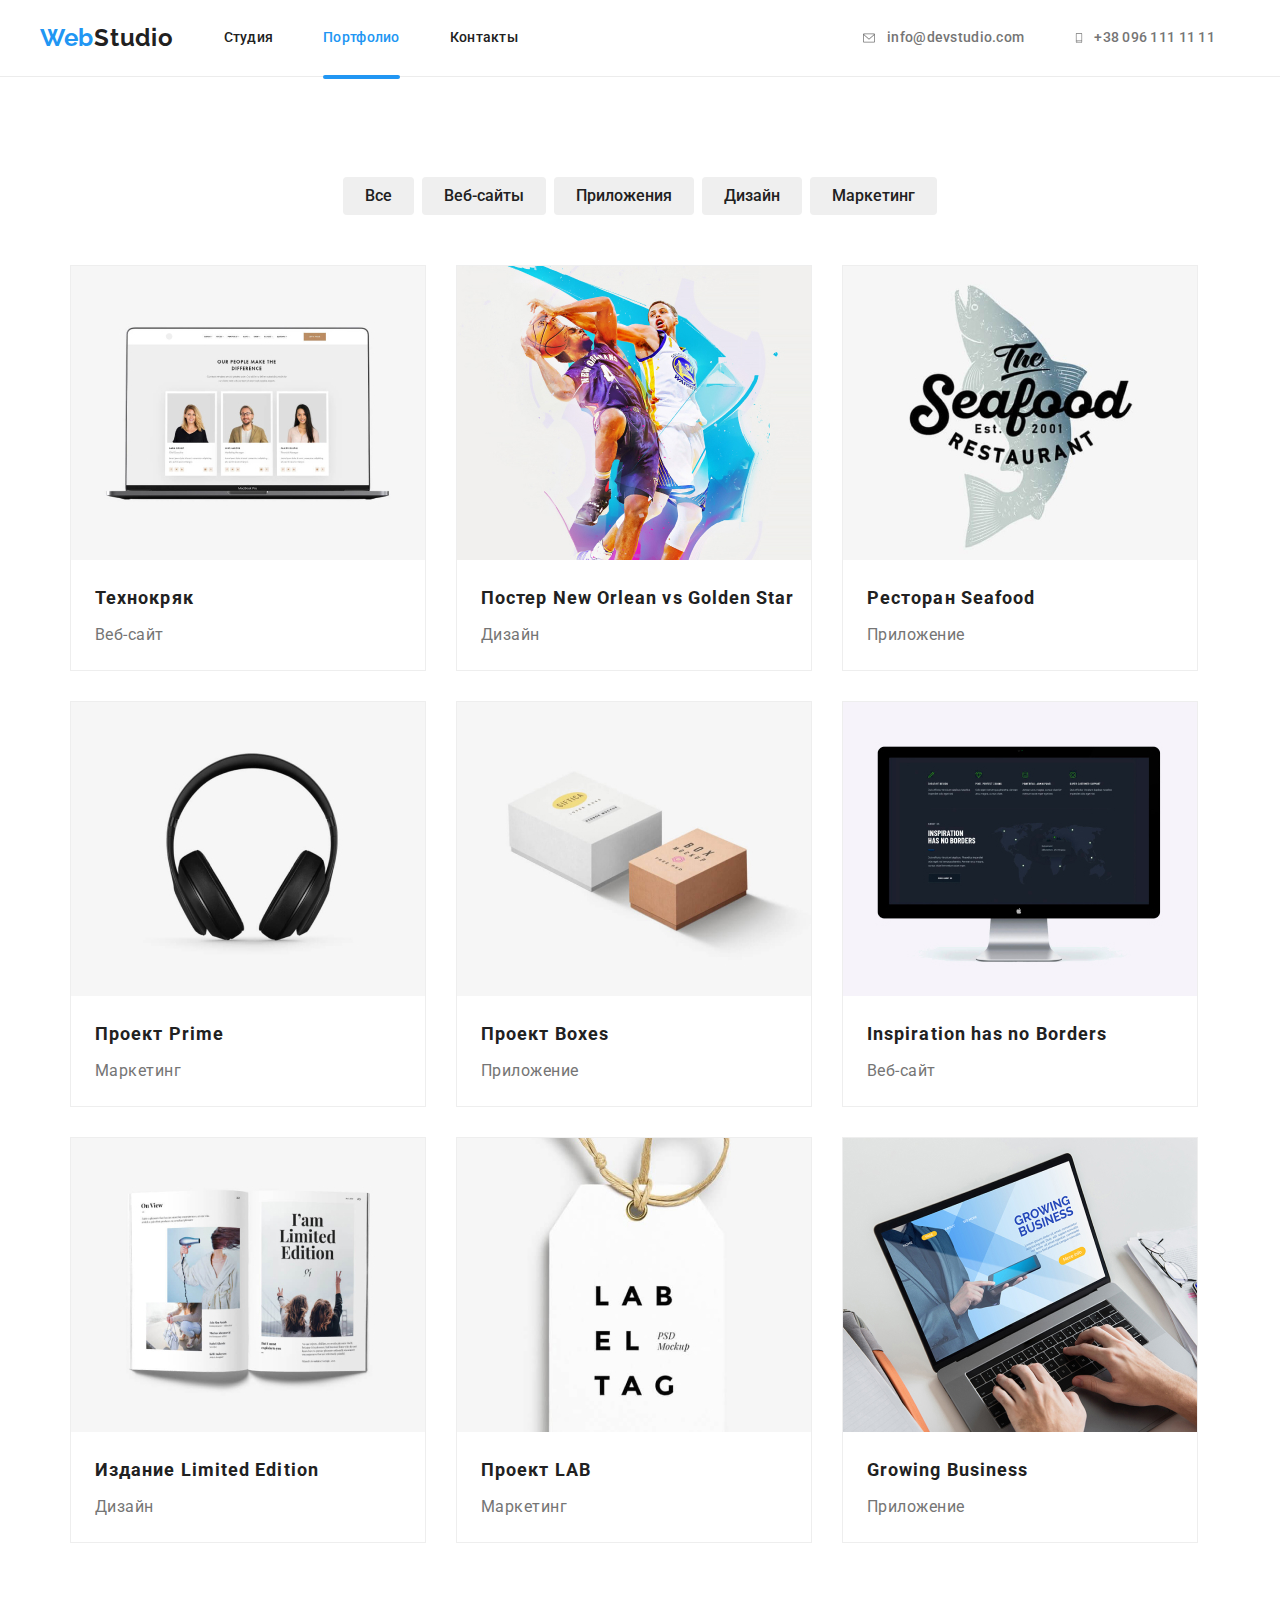
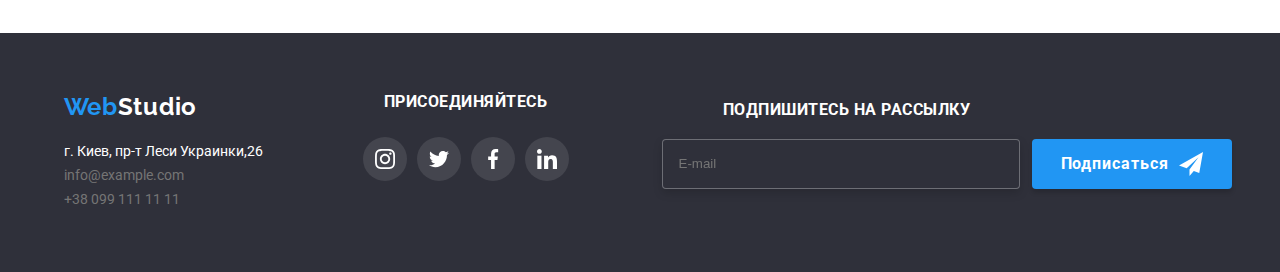
==== commit b201cfc2: "Update portfolio.html" ====
--- a/portfolio.html
+++ b/portfolio.html
@@ -121,8 +121,8 @@
     
     
                 <ul class="header__list list">
-                    <li class="header__item"><a class="link current" href="./index.html">Студия</a></li>
-                    <li class="header__item"><a class="link" href="./portfolio.html" target="_blank">Портфолио</a></li>
+                    <li class="header__item"><a class="link " href="./index.html">Студия</a></li>
+                    <li class="header__item"><a class="link current" href="./portfolio.html" target="_blank">Портфолио</a></li>
                     <li class="header__item"><a class="link" href=".Cotacts.html">Контакты</a></li>
                 </ul>
             </nav>
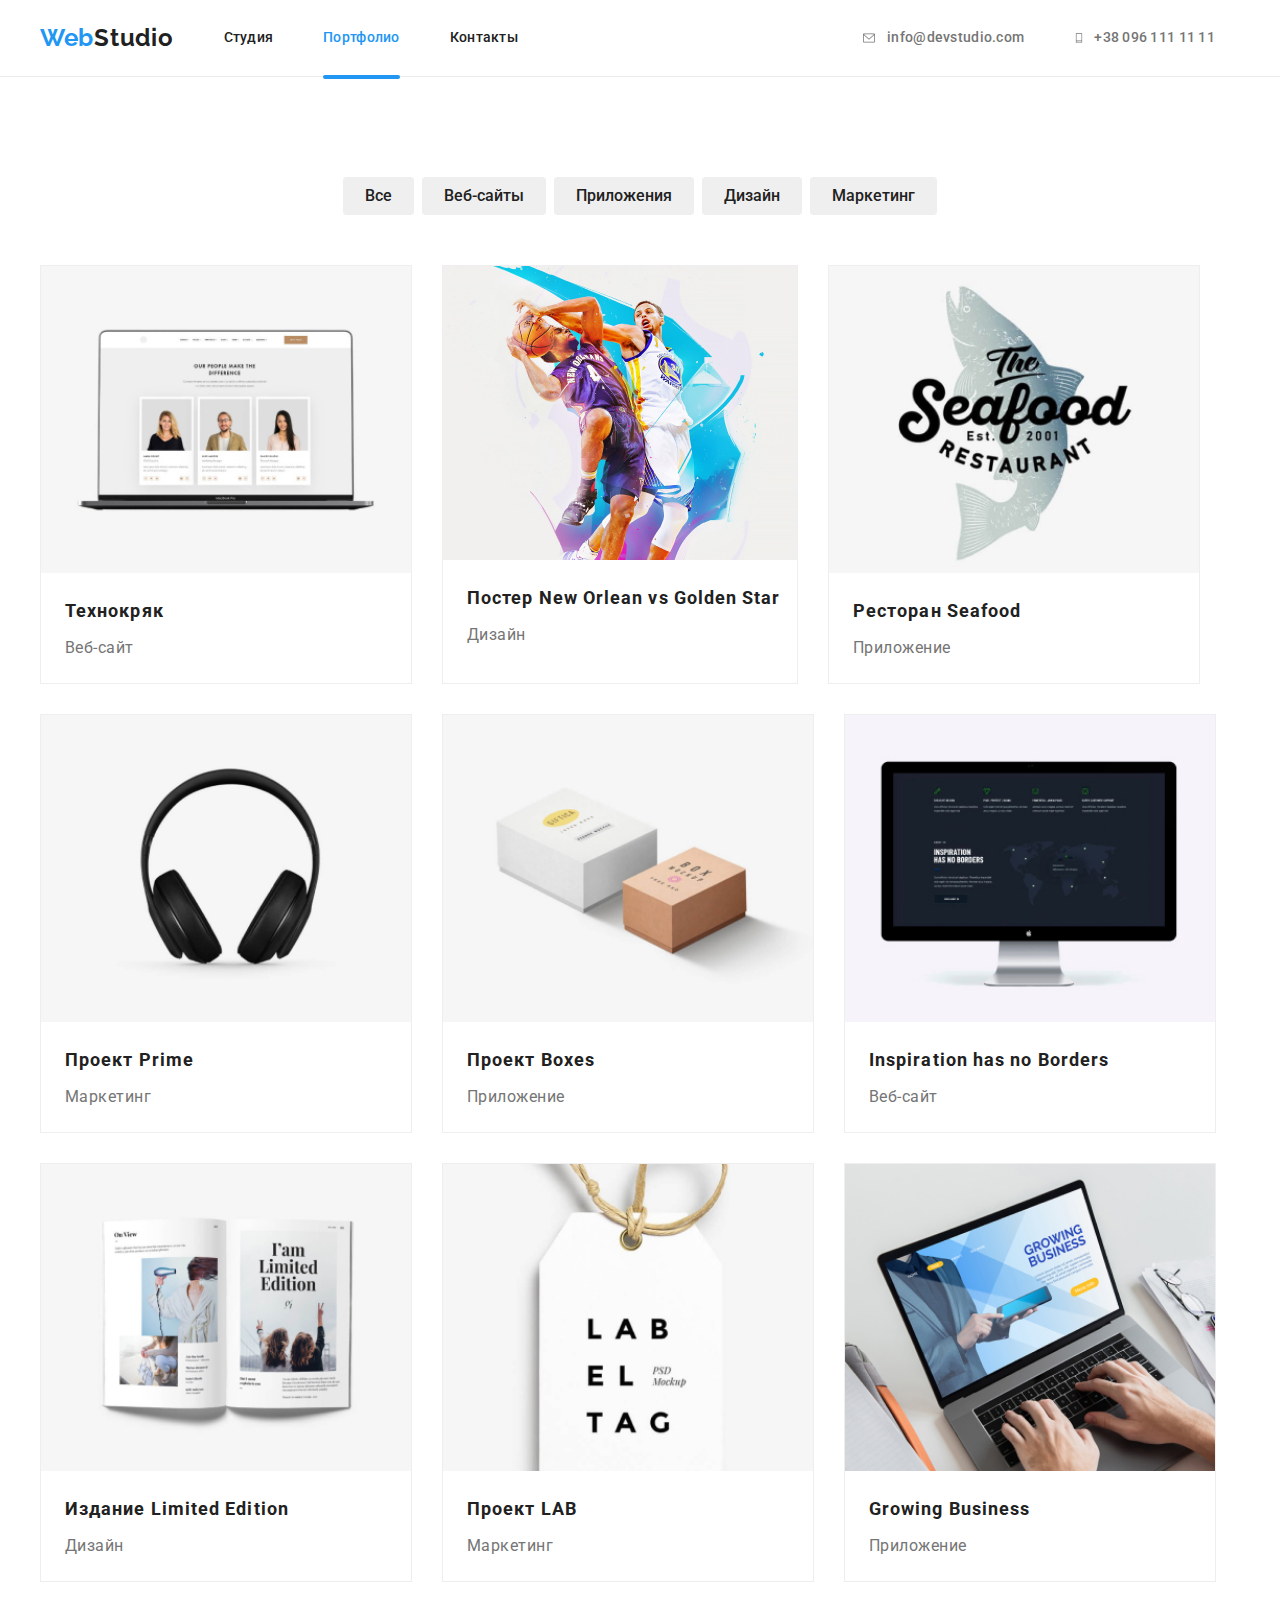
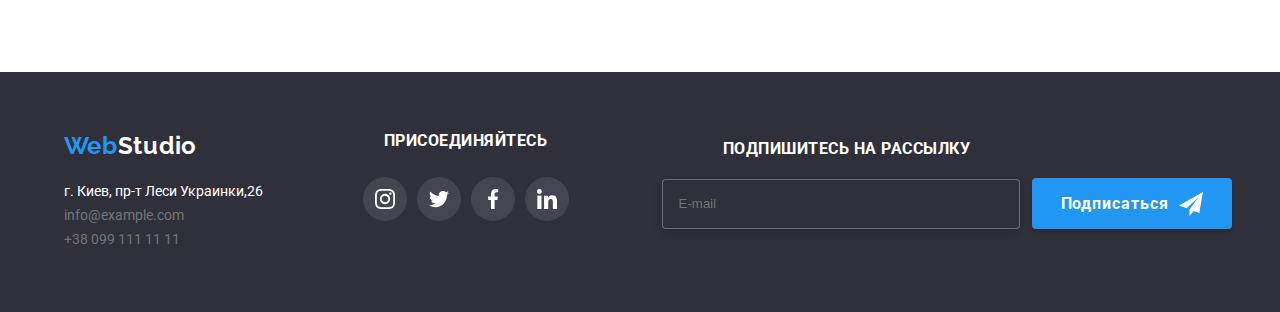
==== commit 9492ab02: "CHenge" ====
--- a/portfolio.html
+++ b/portfolio.html
@@ -14,96 +14,7 @@
 <body>
 
     <!-- Шапка Портфолио -->
-<!-- <header class="header">
-
-    <div class="header__conteiner">
-        <nav class="header__nav">
-
-            <a class="link" href="./index.html">
-                <span class="logo">Web</span><span class="logo-studio">Studio</span></a>
-
-            <button data-menu-open type="button" class="mobile__btn mobile__btn--open ">
-                <svg class="mobile__icon-open" width="40" height="40">
-                    <use href="imeges/iconsvg.svg#icon-menumobile"></use>
-                </svg>
-            </button>
-
-
-
-
-            <ul class="header__list list">
-                <li class="header__item"><a class="link " href="./index.html">Студия</a></li>
-                <li class="header__item"><a class="link current" href="./portfolio.html" target="_blank">Портфолио</a></li>
-                <li class="header__item"><a class="link" href=".Cotacts.html">Контакты</a></li>
-            </ul>
-        </nav>
-        <ul class="header__adress list">
-            <li class="adress__ithem">
-                <a class="link adress__link" href="mailto:info@devstudio.com"><svg class="icon-mail" width="16"
-                        height="12">
-                        <use href="./imeges/iconsvg.svg#icon-envelope">
-                        </use>
-                    </svg>info@devstudio.com
-                </a>
-            </li>
-            <li class="adress__ithem">
-                <a class="link adress__link" href="tel:+380961111111"> <svg class="icon-phone" width="10" height="16">
-                        <use href="./imeges/iconsvg.svg#icon-smartphone"></use>
-                    </svg> +38 096 111 11 11
-
-                </a>
-            </li>
-        </ul>
-
-        <div data-menu class="mobile is-hidden">
-            <div class="mobile__conteiner">
-
-
-                <button data-menu-close type="button" class="mobile__btn">
-                    <svg class="mobile__icon-open" width="40" height="40">
-                        <use href="imeges/iconsvg.svg#icon-close_40px"></use>
-                    </svg>
-                </button>
-
-
-
-                <ul class="mobile__list list">
-                    <li class="mobile__item"><a class="link" href="./index.html">Студия</a></li>
-                    <li class="mobile__item"><a class="link current__mobile" href="./portfolio.html" target="_blank">Портфолио</a></li>
-                    <li class="mobile__item"><a class="link" href=".Cotacts.html">Контакты</a></li>
-                </ul>
-                </nav>
-                <ul class="mobile__adress list">
-                    <li class="mobile__adress--ithem">
-                        <a class="link mobile__link--tel" href="tel:+380961111111">
-                            +38 096 111 11 11</a>
-
-                    </li>
-                    <li class="mobile__adress--ithem">
-                        <a class="link mobile__link--mail" href="mailto:info@devstudio.com">
-                            info@devstudio.com
-                        </a>
-                    </li>
-                </ul>
-                <ul class="mobile__social--list list">
-                    <li class="mobile__social--ithem">
-                        <a class="link mobile__social--link" href="">Instagram</a>
-                    </li>
-                    <li class="mobile__social--ithem">
-                        <a class="link mobile__social--link" href="">Twitter</a>
-                    </li>
-                    <li class="mobile__social--ithem">
-                        <a class="link mobile__social--link" href="">Facebook</a>
-                    </li>
-                    <li class="mobile__social--ithem">
-                        <a class="link mobile__social--link" href="">LinkedIn</a>
-                    </li>
-                </ul>
-
-            </div>
-        </div>
-    </div>
-</header> -->
+
     <header class="header">
         <div class="conteiner header__conteiner">
             <nav class="header__nav">
@@ -225,9 +136,18 @@
                 <li class="progects__list"> 
                 <a href="" class="link">
                     <div class="overlay">
-                    <img srcset="./imeges/porfolio__imeg-texh.jpg 1x,
-                                    ./imeges/porfolio__imeg-texh-2.jpg 2x"
-                    src="./imeges/tech.jpg" alt="Фото работ" width="370">
+                        <picture>
+                            <source srcset="./imeges/porfolio__imeg-texh.jpg 1x,
+                                            ./imeges/porfolio__imeg-texh-2.jpg 2x" 
+                            media="(min)"
+                                            >
+                            <img srcset="./imeges/porfolio__imeg-texh.jpg 1x,
+                                                            ./imeges/porfolio__imeg-texh-2.jpg 2x" 
+                                                            src="./imeges/tech.jpg" alt="Фото работ"
+                            width="370">
+                        
+                        </picture>
+                 
                             <div class="conteiner__overlay">
                                 <p class="text__overlay">
                                     Технокряк это современная площадка распространения
--- a/css/main.min.css
+++ b/css/main.min.css
@@ -1,2 +1,2 @@
-:root{--prymary-text-color: #212121;--title-text-color: #2196f3;--ithem-text-color: #757575;--button-color: #2196f3;--hero-color: #ffffff;--letter-spacing: 0.03em;--background-color: #2f303a}.visually-hidden{position:absolute;width:1px;height:1px;margin:-1px;border:0;padding:0;white-space:nowrap;clip-path:inset(100%);clip:rect(0 0 0 0);overflow:hidden}.list{list-style:none;margin-top:0;margin-bottom:0;margin-left:0}p,h1,h2,h3,h4,h5,h6{margin:0}ul,ol{margin:0;padding-left:0}img{display:block}body{font-family:Roboto, sans-serif;background-color:#fff;margin:auto}img{display:block;width:100%;height:auto;max-width:100%}.button{box-sizing:border-box;display:inline-block;padding:10px 32px;font-family:inherit;background:var(--button-color);box-shadow:0px 4px 4px rgba(0,0,0,0.15);border-radius:4px;cursor:pointer;min-width:200px;min-height:50px;color:#ffffff;font-weight:bold;font-size:16px;line-height:1.87;letter-spacing:0.06em;border:none;transition:box-shadow 250ms,background 250ms,color 250ms cubic-bezier(0.4, 0, 0.2, 1)}.button:focus,.button:hover{background:#188ce8}.button-ithem{display:inline-block;font-family:Roboto;font-weight:500;font-size:16px;line-height:26px;color:#212121;border-radius:4px;cursor:pointer;padding:6px 22px;border:none;transition:color 250ms,background-color 250ms,box-shadow 250ms cubic-bezier(0.4, 0, 0.2, 1)}.button-ithem:hover,.button-ithem:focus{background:#2196f3;box-shadow:0px 4px 4px rgba(0,0,0,0.15);color:#f5f4fa}.conteiner{padding-left:15px;padding-right:15px;margin:auto;width:100%}@media screen and (min-width: 320px) and (max-width: 767px){.conteiner{margin:0;width:100%}}@media screen and (min-width: 320px) and (max-width: 767px) and (min-width: 768px) and (max-width: 1199px){.conteiner{width:100%}}@media screen and (min-width: 320px) and (max-width: 767px) and (min-width: 1200px){.conteiner{width:1200px}}.link{text-decoration:none;color:var(--prymary-text-color)}.link:hover,.link:focus{color:#2196f3;transition:color 250ms cubic-bezier(0.4, 0, 0.2, 1)}.section{text-align:center;margin-top:0;margin-bottom:0;padding-bottom:94px}@media screen and (min-width: 320px) and (max-width: 1599px){.section{padding-bottom:60px}}.text,.ithem__adress--color{font-family:Roboto;font-style:normal;font-size:14px}.header__item,.adress__ithem{font-weight:500;font-size:14px;line-height:1.14;letter-spacing:0.02em}.heading{font-size:36px;margin-top:0%;margin-bottom:0%;padding-bottom:50px;line-height:1.16;color:var(--prymary-text-color);letter-spacing:var(--letter-spacing)}.paragraph__text{margin-top:0;margin-bottom:0;color:#757575;font-size:14px;line-height:1.71;letter-spacing:var(--letter-spacing)}.head__text,.join{color:#212121;margin-bottom:10px;font-weight:bold;line-height:16px;line-height:1.14;text-transform:uppercase;letter-spacing:var(--letter-spacing)}.form{position:relative;display:flex;flex-direction:column;margin-bottom:10px}.form label{font-size:12px;line-height:14px;letter-spacing:0.01em;color:#757575;margin-bottom:4px}.form input{width:100%;height:40px;outline:none;padding:12px 42px;border-radius:4px;border:1px solid rgba(33,33,33,0.2);transition:outline 250ms,border 250ms cubic-bezier(0.4, 0, 0.2, 1)}.form input:focus,.form input:hover{border:1px solid var(--button-color);outline:1px solid var(--button-color)}.modal__text{font-weight:bold;font-size:20px;line-height:23px;text-align:center;letter-spacing:0.03em;margin-bottom:12px;color:var(--prymary-text-color)}.modal__icon{position:absolute;display:inline-flex;top:8px;right:8px;fill:#000;border:1px solid rgba(0,0,0,0.1);border-radius:50%;color:var(--title-text-color);cursor:pointer;transition:fill 250ms cubic-bezier(0.4, 0, 0.2, 1)}.modal__icon:hover,.modal__icon:focus{fill:currentColor}.form__icon{position:absolute;display:inline-flex;top:28px;left:12px;width:18px;height:18px;fill:#212121;color:var(--title-text-color);transition:fill 250ms cubic-bezier(0.4, 0, 0.2, 1)}.form__input:focus+.form__icon,.form__input:hover+.form__icon{fill:currentColor;color:var(--title-text-color)}textarea{width:100%;height:120px;padding:12px 16px;resize:none;border:1px solid rgba(33,33,33,0.2);border-radius:4px;transition:border 250ms,outline 250ms cubic-bezier(0.4, 0, 0.2, 1)}textarea:hover,textarea:focus{border:1px solid var(--button-color);outline:var(--title-text-color)}textarea::placeholder{font-size:14px;line-height:16px;letter-spacing:0.01em;color:rgba(117,117,117,0.5)}.checkbox{width:100%;display:flex;justify-content:center;align-items:center;margin-bottom:20px}.checkbox label{letter-spacing:0.03em;color:#757575}.checkbox__icon{display:inline-flex;width:16px;height:15px;background-color:#fff;border:2px solid var(--prymary-text-color);border-radius:2px;fill:transparent;transition:background-color 250ms,fill 250ms cubic-bezier(0.4, 0, 0.2, 1)}.checkbox__input:checked+.checkbox__lable .checkbox__icon{background-color:var(--title-text-color);fill:#fff;border:transparent;transition:background-color 250ms,fill 250ms cubic-bezier(0.4, 0, 0.2, 1)}.checkbox__conteiner{margin-right:8px}.checkbox__lable{display:flex;justify-content:center;align-items:center}@media screen and (max-width: 1199){.checkbox__lable{justify-content:center}}.checkbox__text{border-bottom:1px solid var(--button-color);color:#2196f3;margin-left:2px;font-size:14px;line-height:14px}@media screen and (max-width: 1199px){.checkbox__text{font-size:12px;line-height:14px;letter-spacing:0.03em}}.modal__btn{display:flex;justify-content:center;margin-top:20px}.text__form{font-size:14px;line-height:24px}@media screen and (max-width: 1199px){.text__form{font-size:12px;line-height:14px;letter-spacing:0.03em}}.backdrop{position:fixed;width:100%;height:100%;top:0%;left:0;transition:opacity 250ms, visibility 250ms;background:rgba(0,0,0,0.2)}.backdrop.is-hidden{opacity:0;pointer-events:none;visibility:hidden}.modal{position:fixed;width:90vw;height:581px;top:50%;left:50%;transform:translate(-50%, -50%);transition:transform 250ms;padding:40px;background:#ffffff;box-shadow:0px 1px 3px rgba(0,0,0,0.12),0px 1px 1px rgba(0,0,0,0.14),0px 2px 1px rgba(0,0,0,0.2);border-radius:4px}@media screen and (min-width: 480px){.modal{width:450px}}@media screen and (min-width: 1200px){.modal{width:528px}}.icon,.join--link{display:inline-flex;height:44px;width:44px;background-color:#fff;border-radius:50%;margin-top:16px;margin-right:10px;justify-content:center;align-items:center;color:#afb1b8;fill:currentColor;transition:background-color 250ms,color 250ms cubic-bezier(0.4, 0, 0.2, 1)}.icon:hover,.join--link:hover,.icon:focus,.join--link:focus{background-color:var(--button-color);color:#fff}.icon:last-child,.join--link:last-child{margin-right:0}.team__icon{width:20px;height:20px;background-size:cover;object-position:center}@media screen and (min-width: 768px){.mobile__btn--open{display:none}}@media screen and (max-width: 767px){.mobile__btn--open{position:absolute;top:10px;right:15px;padding:0;border:0;background-color:#fff}.mobile.is-hidden{opacity:0;pointer-events:none;visibility:hidden;transform:translateX(-100%);transition:transform 250ms}.mobile{position:fixed;width:480px;height:100vh;top:0;left:0%;background-color:#fff;z-index:2;padding:48px 0 40px 40px;display:flex;flex-direction:column;justify-content:space-between;transform:translateY(0%);transition:transform 250ms}}@media screen and (max-width: 767px) and (max-width: 450px){.mobile{padding-left:20px}}@media screen and (max-width: 767px){.mobile__conteiner{width:100%}.mobile__btn{position:absolute;top:10px;right:25px;padding:0;border:0;background-color:#fff}.mobile__item{font-weight:500;font-size:40px;line-height:47px;color:#212121;margin-bottom:35px}.mobile__item:last-child{margin-bottom:202px}.current__mobile{color:var(--button-color)}}.mobile__link--tel{font-weight:500;font-size:34px;line-height:40px;letter-spacing:0.02em;color:var(--button-color)}.mobile__link--mail{font-weight:500;font-size:24px;line-height:28px;letter-spacing:0.02em;color:var(--ithem-text-color)}.mobile__adress--ithem{margin-bottom:32px}.mobile__social--list{display:flex;justify-content:flex-start;align-items:center;margin-top:32px}.mobile__social--link{font-style:normal;font-weight:500;font-size:18px;line-height:22px;letter-spacing:0.02em;color:#2196f3}.mobile__social--ithem{margin-right:20px}.mobile__social--ithem:last-child{margin-right:0}.mobile__icon--open{color:var(--button-color)}.mobile__icon--open:hover{fill:currentColor}@media screen and (min-width: 768px){.mobile{display:none}}.header{position:relative;padding-top:24px;padding-bottom:24px;background-color:var(--hero-color);border-bottom:1px solid #ececec;margin-left:auto;margin-right:auto}@media screen and (min-width: 320px) and (max-width: 767px){.header{padding:16px 15px;position:relative;max-width:480px;margin-left:0;margin-right:0}}@media screen and (min-width: 768px) and (max-width: 1199px){.header{padding:21px 15px;max-width:768px}}@media screen and (min-width: 1200px){.header{padding-left:15px;padding-right:15px}}.header__conteiner{display:flex;max-width:1200px;margin-right:auto;margin-left:auto}@media screen and (min-width: 320px) and (max-width: 767px){.header__conteiner{margin-right:auto;margin-left:auto}}.header__adress{display:flex;justify-content:center;align-items:center;margin-left:auto;margin-right:25px}@media screen and (min-width: 320px) and (max-width: 767px){.header__adress{display:none}}@media screen and (min-width: 768px) and (max-width: 1199px){.header__adress{flex-direction:column;margin-right:0}}.header__nav{display:flex;align-items:center}.header__nav .header__list{display:flex}@media screen and (min-width: 320px) and (max-width: 767px){.header__nav .header__list{display:none}}.header__item{color:#212121;margin-left:50px}.adress__ithem{display:flex;flex-direction:row;align-items:center;color:#757575;line-height:1.71}.adress__ithem:first-child{margin-right:50px}@media screen and (min-width: 768px) and (max-width: 1199px){.adress__ithem:first-child{margin-right:0}.adress__ithem:last-child{margin-right:15px}}.current{position:relative;display:flex;flex-direction:column;color:var(--title-text-color)}.current::after{content:'';display:inline-block;position:absolute;bottom:-33px;width:100%;height:4px;color:var(--button-color);background:#2196f3;border-radius:2px}@media screen and (min-width: 768px) and (max-width: 1199px){.current::after{bottom:-39px}}.adress__link{display:flex;flex-direction:row;align-items:center;color:var(--ithem-text-color)}.icon-mail{align-items:flex-start;margin-right:10px;fill:currentColor}@media screen and (min-width: 768px) and (max-width: 1199px){.icon-mail{margin-right:8px;width:14px}}.icon-phone{justify-self:start;margin-right:10px;cursor:pointer;fill:currentColor}@media screen and (min-width: 768px) and (max-width: 1199px){.icon-phone{margin-right:8px;height:14px}}.hero{padding:200px 0 200px;max-width:1600px;margin-right:auto;margin-left:auto;background-color:var(--background-color);background-image:linear-gradient(rgba(47,48,58,0.4), rgba(47,48,58,0.4)),url(../imeges/Img.jpg);background-repeat:no-repeat;background-position:center;background-size:cover}@media (min-device-pixel-ratio: 2), (min-resolution: 192dpi), (min-resolution: 2dppx){.hero{background-image:linear-gradient(rgba(47,48,58,0.4), rgba(47,48,58,0.4)),url(../../imeges/img--desktop-2.jpg)}}@media screen and (min-width: 320px) and (max-width: 767px){.hero{padding:118px 60px 118px 60px;background-image:linear-gradient(rgba(47,48,58,0.4), rgba(47,48,58,0.4)),url(../../imeges/Header.jpg);background-repeat:no-repeat;background-position:center;background-size:cover}}@media (min-device-pixel-ratio: 2), (min-resolution: 192dpi), (min-resolution: 2dppx){.hero{background-image:linear-gradient(rgba(47,48,58,0.4), rgba(47,48,58,0.4)),url(../../imeges/Header-2.jpg)}}@media screen and (min-width: 768px) and (max-width: 1199px){.hero{padding:118px 204px;padding:118px 60px 118px 60px;background-image:linear-gradient(rgba(47,48,58,0.4), rgba(47,48,58,0.4)),url(../../imeges/header--tab.jpg);background-repeat:no-repeat;background-position:center;background-size:cover}}@media screen and (min-width: 768px) and (max-width: 1199px) and (min-device-pixel-ratio: 2), screen and (min-width: 768px) and (max-width: 1199px) and (min-resolution: 192dpi), screen and (min-width: 768px) and (max-width: 1199px) and (min-resolution: 2dppx){.hero{background-image:linear-gradient(rgba(47,48,58,0.4), rgba(47,48,58,0.4)),url(../../imeges/header-tab-2.jpg)}}@media screen and (min-width: 1200px) and (min-device-pixel-ratio: 2), screen and (min-width: 1200px) and (min-resolution: 192dpi), screen and (min-width: 1200px) and (min-resolution: 2dppx){.hero{background-image:linear-gradient(rgba(47,48,58,0.4), rgba(47,48,58,0.4)),url(../../imeges/img--desktop-2.jpg)}}.hero__text{font-family:Roboto;font-style:normal;font-weight:900;font-size:44px;line-height:1.36;color:#ffffff;text-transform:uppercase;letter-spacing:0.06em;margin-top:0;margin-bottom:30px}@media screen and (min-width: 320px) and (max-width: 1199px){.hero__text{font-size:26px}}.head__text,.join{margin-bottom:10px;text-align:center}@media screen and (min-width: 768px) and (max-width: 1199px){.head__text,.join{text-align:left}}.about{padding:94px 0 94px;margin-right:auto;margin-left:auto}@media screen and (min-width: 320px) and (max-width: 767px){.about{padding:60px 0 60px 0;display:flex;flex-direction:column;align-items:center;justify-content:center}}@media screen and (min-width: 768px) and (max-width: 1199px){.about{padding:60px 0 60px 0;display:flex;flex-direction:column}}@media screen and (min-width: 768px) and (max-width: 1199px){.about__conteiner{max-width:768}}@media screen and (min-width: 1200px){.about__conteiner{max-width:1200px}}@media screen and (min-width: 768px) and (max-width: 1199px){.about__list{justify-content:center;display:flex;flex-wrap:wrap}}@media screen and (min-width: 1200px){.about__list{display:flex;flex-direction:row;justify-content:space-between}}.about__items{width:270px;margin-left:30px;justify-content:center;align-content:flex-start;text-align:left}@media screen and (min-width: 320px) and (max-width: 767px){.about__items{width:100%;margin-top:30px;margin-left:0}.about__items:first-child{margin-top:0}}@media screen and (min-width: 768px) and (max-width: 1199px){.about__items{width:calc(100% / 2 - 15px);margin-left:0}.about__items:nth-child(2n){margin-left:30px}}.about__items:first-child{margin-left:0}.about__icon{display:flex;background-color:#f5f4fa;width:270px;height:120px;justify-content:center;align-items:center;margin-bottom:30px;border-radius:4px}@media screen and (min-width: 320px) and (max-width: 767px){.about__icon{width:100%;margin:30px 0 30px 0}.about__icon:first-child{margin-top:0}}@media screen and (min-width: 768px) and (max-width: 1199px){.about__icon{width:100%}}@media screen and (min-width: 320px) and (max-width: 1199px){.work{display:none}}.work__list{display:flex;justify-content:center}.work__photo{position:relative;margin-left:30px}.work__photo:first-child{margin-left:0}.work__text{position:absolute;margin:0;font-size:14px;line-height:16px;bottom:27px;right:82px;color:#fff;text-transform:uppercase}.work__fon{position:absolute;bottom:0;width:100%;height:70px;background:rgba(47,48,58,0.8)}.team{background-color:#f5f4fa;padding-top:94px;display:flex;flex-wrap:wrap;flex-direction:row;justify-content:center}@media screen and (min-width: 320px) and (max-width: 767px){.team{padding:60px 0 60px}}@media screen and (min-width: 768px) and (max-width: 1199px){.team{padding:60px 0 60px}}.team__text{font-size:16px;line-height:19px;letter-spacing:0.03em;color:#757575}.team__conteiner{padding-top:30px;padding-bottom:30px}@media screen and (min-width: 320px) and (max-width: 767px){.team__conteiner{width:100%}}@media screen and (min-width: 768px){.team__list{display:flex;flex-wrap:wrap;justify-content:center}}.team__title{margin-right:30px;background:#ffffff;box-shadow:0px 1px 3px rgba(0,0,0,0.12),0px 1px 1px rgba(0,0,0,0.14),0px 2px 1px rgba(0,0,0,0.2);border-radius:0px 0px 4px 4px}@media screen and (min-width: 320px) and (max-width: 767px){.team__title{margin-bottom:30px;margin-right:0}.team__title:last-child{margin-bottom:30px}}@media screen and (min-width: 768px) and (max-width: 1199px){.team__title{width:calc(100% / 2 - 15px);margin-bottom:30px}.team__title:nth-child(2n){margin-right:0}.team__title:nth-child(n+3){margin-bottom:0}}@media screen and (min-width: 1200px){.team__title{width:270px}}.team__title:last-child{margin:0}.team__name{font-weight:500;font-size:16px;line-height:1.18;color:#212121;margin-bottom:10px;text-transform:none;letter-spacing:var(--letter-spacing)}.clients{padding-top:94px}@media screen and (min-width: 320px) and (max-width: 767px){.clients{padding:60px 0 60px 0}}@media screen and (min-width: 768px) and (max-width: 1199px){.clients{padding:60px 0 60px}}.clients__list{display:inline-flex;justify-content:center;align-items:center}@media screen and (max-width: 479px){.clients__list{display:flex;flex-direction:column;justify-content:center;align-items:center}}@media screen and (min-width: 480px) and (max-width: 767px){.clients__list{display:flex;flex-direction:row;flex-wrap:wrap;justify-content:center}}@media screen and (min-width: 768px) and (max-width: 1199px){.clients__list{display:flex;flex-direction:row;flex-wrap:wrap;justify-content:center;padding-left:-10px;padding-right:-10px}}.clients__ithems{margin-right:30px;fill:#afb1b8}.clients__ithems:last-child{margin-right:0}@media screen and (max-width: 479px){.clients__ithems{margin-right:0;width:210px;margin-bottom:30px}}@media screen and (min-width: 480px) and (max-width: 767px){.clients__ithems{display:flex;flex-direction:column;flex-direction:wrap;width:210px;margin-right:0;fill:#afb1b8;margin-bottom:30px}.clients__ithems:nth-child(2n){margin-left:30px}}@media screen and (min-width: 768px) and (max-width: 1199px){.clients__ithems{display:flex;flex-direction:column;flex-direction:wrap;width:226px;margin-right:30px;margin-bottom:30px}.clients__ithems:nth-child(3n){margin:0;margin-bottom:30px}.clients__ithems:nth-child(n+4){margin-bottom:0}}.client__icons{display:inline-flex;width:170px;height:92px;justify-content:center;align-items:center;background-color:#fff;border:1px solid #afb1b8;border-radius:4px;color:#afb1b8;fill:currentColor;transition:color 250ms,border 250ms cubic-bezier(0.4, 0, 0.2, 1)}.client__icons:focus,.client__icons:hover{border:1px solid var(--button-color);color:var(--button-color)}@media screen and (min-width: 320px) and (max-width: 767px){.client__icons{width:210px}}@media screen and (min-width: 768px) and (max-width: 1199px){.client__icons{width:226px}}.ithem__adress{color:#757575;font-style:normal;font-weight:normal;font-size:14px;line-height:1.71;margin-top:9px}.ithem__adress--color{color:#fff;line-height:1.71}.join{color:#fff}.join--link{background:rgba(255,255,255,0.1);fill:#fff}.footer{background-color:var(--background-color);padding:60px 0 60px}@media screen and (min-width: 320px) and (max-width: 767px){.footer{padding:60px 0 60px}}@media screen and (min-width: 768px) and (max-width: 1199px){.footer{padding:60px 0 60px}}.footer .footer__backgraund{display:flex;justify-content:center;align-items:baseline}@media screen and (min-width: 320px) and (max-width: 767px){.footer .footer__backgraund{display:flex;flex-direction:column;align-items:center;justify-content:center}}@media screen and (min-width: 768px) and (max-width: 1199px){.footer .footer__backgraund{flex-direction:column;justify-content:center;align-items:center}}.footer__backgraund--progects{padding-left:15px;padding-right:15px}@media screen and (min-width: 768px) and (max-width: 1199px){.footer__conteiners--centr{display:flex;margin-bottom:60px}}@media screen and (min-width: 1200px){.footer__conteiners--centr{display:flex;margin-left:15px}}@media screen and (min-width: 320px) and (max-width: 767px){.footer__left{display:flex;flex-direction:column;justify-content:center;align-items:center}}@media screen and (min-width: 768px) and (max-width: 1199px){.footer__left{display:flex;flex-direction:column;justify-content:center;align-items:center}}.adress{margin-top:20px}@media screen and (min-width: 320px) and (max-width: 767px){.adress{align-items:center}}@media screen and (min-width: 320px) and (max-width: 767px){.adress__list{align-items:center;text-align:center}}@media screen and (min-width: 768px) and (max-width: 1199px){.adress__list{align-items:center;text-align:center}}.footer__center{margin-left:100px}@media screen and (min-width: 320px) and (max-width: 767px){.footer__center{margin-top:60px;margin-left:0}}@media screen and (min-width: 768px) and (max-width: 1199px){.footer__center{margin-left:165px;display:flex;flex-direction:column;align-items:center}}.center__list{display:inline-flex}@media screen and (min-width: 320px) and (max-width: 767px){.center__list{align-items:center}}.center__items+.center__items{margin-left:10px}.footer__right{display:flex;justify-content:center}@media screen and (min-width: 320px) and (max-width: 767px){.footer__right{flex-direction:column;justify-content:center;align-items:center;margin-top:60px;width:100%}}@media screen and (min-width: 768px) and (max-width: 1199px){.footer__right{flex-direction:column;justify-content:center;align-items:center;margin-left:auto;margin-right:auto}}.right__conteiner{display:flex;flex-direction:column;margin-left:93px}@media screen and (min-width: 320px) and (max-width: 767px){.right__conteiner{width:100%;margin-left:0;flex-direction:column;justify-content:center;align-items:center}}@media screen and (min-width: 768px) and (max-width: 1199px){.right__conteiner{flex-direction:column;justify-content:center;align-items:center;margin-left:0}}.right__conteiner p{margin-bottom:20px}.right__conteiner input{min-width:358px;height:50px;padding:15px 16px;outline:none;background-color:#2f303a;border:1px solid rgba(255,255,255,0.3);box-sizing:border-box;filter:drop-shadow(0px 4px 4px rgba(0,0,0,0.15));border-radius:4px;color:#fff;margin-right:12px}@media screen and (min-width: 320px) and (max-width: 767px){.right__conteiner input{display:inline-block;min-width:100%;height:50px;color:#fff;margin-bottom:20px;margin-right:0}}@media screen and (min-width: 768px) and (max-width: 1199px){.right__conteiner input{display:inline-block;width:450px;height:50px;color:#fff;margin-right:0}}.footer__right button{display:inline-flex;text-align:center;align-items:center;padding:10px 0 10px 29px;margin-top:38px}@media screen and (min-width: 320px) and (max-width: 767px){.footer__right button{margin-top:0}}.footer__right button::after{content:'';align-self:center;align-items:center}@media screen and (min-width: 320px) and (max-width: 767px){.right__mail--footer{width:100%}}.icon--send{margin-left:10px}.overlay{position:relative;overflow:hidden}.conteiner__overlay{position:absolute;width:100%;height:100%;text-align:start;opacity:1;bottom:0;right:0;background:rgba(33,150,243,0.9);transform:translateY(100%);transition:transform 250ms cubic-bezier(0.4, 0, 0.2, 1)}@media screen and (max-width: 480px){.conteiner__overlay{max-width:450px}}.progects__list:hover .conteiner__overlay{transform:translateY(0);opacity:1}.text__overlay{max-width:322px;margin:63px 24px;font-size:18px;line-height:28px;letter-spacing:0.03em;color:#ffffff}.progects{display:flex;justify-content:center;margin-top:50px}@media screen and (min-width: 320px) and (max-width: 767px){.progects{margin-top:40px;padding-left:15px;padding-right:15px}}@media screen and (min-width: 768px) and (max-width: 1199px){.progects{margin-top:30px;width:768px;padding-left:15px;padding-right:15px;margin-left:auto;margin-right:auto}}@media screen and (min-width: 1200px){.progects{width:1200px;padding-left:15px;padding-right:15px;margin-left:auto;margin-right:auto}}.progects__title{display:flex;flex-wrap:wrap}@media screen and (min-width: 320px) and (max-width: 767px){.progects__title{flex-direction:column;align-content:center;width:100%}}@media screen and (min-width: 768px) and (max-width: 1199px){.progects__title{justify-content:center;align-items:center;width:100%}}.ithem__progects{font-weight:bold;font-size:18px;line-height:2;color:#212121;letter-spacing:0.06em;margin-bottom:4px}.text__progects{font-size:16px;line-height:1.87;color:#757575;letter-spacing:var(--letter-spacing)}.progects__list{background:#ffffff;border:1px solid #eeeeee;box-sizing:border-box;margin-left:30px;margin-bottom:30px;text-align:left;transition:box-shadow 250ms cubic-bezier(0.4, 0, 0.2, 1)}.progects__list:hover{box-shadow:0px 1px 1px rgba(0,0,0,0.12),0px 4px 4px rgba(0,0,0,0.06),1px 4px 6px rgba(0,0,0,0.16)}@media screen and (max-width: 1200px){.progects__list{width:calc(100% / 3 - 15px)}.progects__list:nth-child(3n+1){margin-left:0px}}@media screen and (min-width: 320px) and (max-width: 767px){.progects__list{margin-left:0;width:100%}}@media screen and (min-width: 768px) and (max-width: 1199px){.progects__list{width:354px;margin-left:0px}.progects__list:nth-child(2n){margin-left:30px}.progects__list:last-child{margin-right:auto;margin-left:15px}}.conteiner__progects{padding:20px 0 20px 24px}.list-buttons{display:flex;justify-content:center;margin-top:100px}@media screen and (min-width: 320px) and (max-width: 767px){.list-buttons{margin-top:0;display:flex;flex-wrap:wrap;justify-content:flex-start}}@media screen and (min-width: 768px) and (max-width: 1199px){.list-buttons{margin-top:0;justify-content:center;align-self:center}}.conteiner__bnt{margin-top:94px}@media screen and (min-width: 320px) and (max-width: 767px){.conteiner__bnt{display:flex;flex-wrap:wrap;padding-left:15px;padding-right:15px;margin-top:60px}}@media screen and (min-width: 768px) and (max-width: 1199px){.conteiner__bnt{margin-top:60px}}.buttons-num{margin-right:8px}.buttons-num:last-child{margin-right:0}@media screen and (min-width: 320px) and (max-width: 767px){.buttons-num:nth-last-child(-n+2){margin-top:15px}.buttons-num:nth-child(3){margin-right:30px}}@media screen and (min-width: 768px) and (max-width: 1199px){.buttons-num{margin-top:0}}.logo,.logo-studio,.logo__footer{font-family:Raleway;font-weight:bold;font-size:26px;line-height:1.19;letter-spacing:0.03em}.logo{color:#2196f3;margin-bottom:20px;font-size:24px;line-height:1.16}.logo-studio{color:#212121;font-size:24px;line-height:1.16}.logo__footer{color:#ffffff;font-size:24px;line-height:1.16}
+:root{--prymary-text-color: #212121;--title-text-color: #2196f3;--ithem-text-color: #757575;--button-color: #2196f3;--hero-color: #ffffff;--letter-spacing: 0.03em;--background-color: #2f303a}.visually-hidden{position:absolute;width:1px;height:1px;margin:-1px;border:0;padding:0;white-space:nowrap;clip-path:inset(100%);clip:rect(0 0 0 0);overflow:hidden}.list{list-style:none;margin-top:0;margin-bottom:0;margin-left:0}p,h1,h2,h3,h4,h5,h6{margin:0}ul,ol{margin:0;padding-left:0}img{display:block}body{font-family:Roboto, sans-serif;background-color:#fff;margin:auto}img{display:block;height:auto;max-width:100%}.button{box-sizing:border-box;display:inline-block;padding:10px 32px;font-family:inherit;background:var(--button-color);box-shadow:0px 4px 4px rgba(0,0,0,0.15);border-radius:4px;cursor:pointer;min-width:200px;min-height:50px;color:#ffffff;font-weight:bold;font-size:16px;line-height:1.87;letter-spacing:0.06em;border:none;transition:box-shadow 250ms,background 250ms,color 250ms cubic-bezier(0.4, 0, 0.2, 1)}.button:focus,.button:hover{background:#188ce8}.button-ithem{display:inline-block;font-family:Roboto;font-weight:500;font-size:16px;line-height:26px;color:#212121;border-radius:4px;cursor:pointer;padding:6px 22px;border:none;transition:color 250ms,background-color 250ms,box-shadow 250ms cubic-bezier(0.4, 0, 0.2, 1)}.button-ithem:hover,.button-ithem:focus{background:#2196f3;box-shadow:0px 4px 4px rgba(0,0,0,0.15);color:#f5f4fa}.conteiner{padding-left:15px;padding-right:15px;margin:auto;width:100%}@media screen and (min-width: 320px) and (max-width: 767px){.conteiner{margin:0;width:100%}}@media screen and (min-width: 320px) and (max-width: 767px) and (min-width: 768px) and (max-width: 1199px){.conteiner{width:100%}}@media screen and (min-width: 320px) and (max-width: 767px) and (min-width: 1200px){.conteiner{width:1200px}}.link{text-decoration:none;color:var(--prymary-text-color)}.link:hover,.link:focus{color:#2196f3;transition:color 250ms cubic-bezier(0.4, 0, 0.2, 1)}.section{text-align:center;margin-top:0;margin-bottom:0;padding-bottom:94px}@media screen and (min-width: 320px) and (max-width: 1599px){.section{padding-bottom:60px}}.text,.ithem__adress--color{font-family:Roboto;font-style:normal;font-size:14px}.header__item,.adress__ithem{font-weight:500;font-size:14px;line-height:1.14;letter-spacing:0.02em}.heading{font-size:36px;margin-top:0%;margin-bottom:0%;padding-bottom:50px;line-height:1.16;color:var(--prymary-text-color);letter-spacing:var(--letter-spacing)}.paragraph__text{margin-top:0;margin-bottom:0;color:#757575;font-size:14px;line-height:1.71;letter-spacing:var(--letter-spacing)}.head__text,.join{color:#212121;margin-bottom:10px;font-weight:bold;line-height:16px;line-height:1.14;text-transform:uppercase;letter-spacing:var(--letter-spacing)}.form{position:relative;display:flex;flex-direction:column;margin-bottom:10px}.form label{font-size:12px;line-height:14px;letter-spacing:0.01em;color:#757575;margin-bottom:4px}.form input{width:100%;height:40px;outline:none;padding:12px 42px;border-radius:4px;border:1px solid rgba(33,33,33,0.2);transition:outline 250ms,border 250ms cubic-bezier(0.4, 0, 0.2, 1)}.form input:focus,.form input:hover{border:1px solid var(--button-color);outline:1px solid var(--button-color)}.modal__text{font-weight:bold;font-size:20px;line-height:23px;text-align:center;letter-spacing:0.03em;margin-bottom:12px;color:var(--prymary-text-color)}.modal__icon{position:absolute;display:inline-flex;top:8px;right:8px;fill:#000;border:1px solid rgba(0,0,0,0.1);border-radius:50%;color:var(--title-text-color);cursor:pointer;transition:fill 250ms cubic-bezier(0.4, 0, 0.2, 1)}.modal__icon:hover,.modal__icon:focus{fill:currentColor}.form__icon{position:absolute;display:inline-flex;top:28px;left:12px;width:18px;height:18px;fill:#212121;color:var(--title-text-color);transition:fill 250ms cubic-bezier(0.4, 0, 0.2, 1)}.form__input:focus+.form__icon,.form__input:hover+.form__icon{fill:currentColor;color:var(--title-text-color)}textarea{width:100%;height:120px;padding:12px 16px;resize:none;border:1px solid rgba(33,33,33,0.2);border-radius:4px;transition:border 250ms,outline 250ms cubic-bezier(0.4, 0, 0.2, 1)}textarea:hover,textarea:focus{border:1px solid var(--button-color);outline:var(--title-text-color)}textarea::placeholder{font-size:14px;line-height:16px;letter-spacing:0.01em;color:rgba(117,117,117,0.5)}.checkbox{width:100%;display:flex;justify-content:center;align-items:center;margin-bottom:20px}.checkbox label{letter-spacing:0.03em;color:#757575}.checkbox__icon{display:inline-flex;width:16px;height:15px;background-color:#fff;border:2px solid var(--prymary-text-color);border-radius:2px;fill:transparent;transition:background-color 250ms,fill 250ms cubic-bezier(0.4, 0, 0.2, 1)}.checkbox__input:checked+.checkbox__lable .checkbox__icon{background-color:var(--title-text-color);fill:#fff;border:transparent;transition:background-color 250ms,fill 250ms cubic-bezier(0.4, 0, 0.2, 1)}.checkbox__conteiner{margin-right:8px}.checkbox__lable{display:flex;justify-content:center;align-items:center}@media screen and (max-width: 1199){.checkbox__lable{justify-content:center}}.checkbox__text{border-bottom:1px solid var(--button-color);color:#2196f3;margin-left:2px;font-size:14px;line-height:14px}@media screen and (max-width: 1199px){.checkbox__text{font-size:12px;line-height:14px;letter-spacing:0.03em}}.modal__btn{display:flex;justify-content:center;margin-top:20px}.text__form{font-size:14px;line-height:24px}@media screen and (max-width: 1199px){.text__form{font-size:12px;line-height:14px;letter-spacing:0.03em}}.backdrop{position:fixed;width:100%;height:100%;top:0%;left:0;transition:opacity 250ms, visibility 250ms;background:rgba(0,0,0,0.2)}.backdrop.is-hidden{opacity:0;pointer-events:none;visibility:hidden}.modal{position:fixed;width:90vw;height:581px;top:50%;left:50%;transform:translate(-50%, -50%);transition:transform 250ms;padding:40px;background:#ffffff;box-shadow:0px 1px 3px rgba(0,0,0,0.12),0px 1px 1px rgba(0,0,0,0.14),0px 2px 1px rgba(0,0,0,0.2);border-radius:4px}@media screen and (min-width: 480px){.modal{width:450px}}@media screen and (min-width: 1200px){.modal{width:528px}}.icon,.join--link{display:inline-flex;height:44px;width:44px;background-color:#fff;border-radius:50%;margin-top:16px;margin-right:10px;justify-content:center;align-items:center;color:#afb1b8;fill:currentColor;transition:background-color 250ms,color 250ms cubic-bezier(0.4, 0, 0.2, 1)}.icon:hover,.join--link:hover,.icon:focus,.join--link:focus{background-color:var(--button-color);color:#fff}.icon:last-child,.join--link:last-child{margin-right:0}.team__icon{width:20px;height:20px;background-size:cover;object-position:center}@media screen and (min-width: 768px){.mobile__btn--open{display:none}}@media screen and (max-width: 767px){.mobile__btn--open{position:absolute;top:10px;right:15px;padding:0;border:0;background-color:#fff}.mobile.is-hidden{opacity:0;pointer-events:none;visibility:hidden;transform:translateX(-100%);transition:transform 250ms}.mobile{position:fixed;width:480px;height:100vh;top:0;left:0%;background-color:#fff;z-index:2;padding:48px 0 40px 40px;display:flex;flex-direction:column;justify-content:space-between;transform:translateY(0%);transition:transform 250ms}}@media screen and (max-width: 767px) and (max-width: 450px){.mobile{padding-left:20px}}@media screen and (max-width: 767px){.mobile__conteiner{width:100%}.mobile__btn{position:absolute;top:10px;right:25px;padding:0;border:0;background-color:#fff}.mobile__item{font-weight:500;font-size:40px;line-height:47px;color:#212121;margin-bottom:35px}.mobile__item:last-child{margin-bottom:202px}.current__mobile{color:var(--button-color)}}.mobile__link--tel{font-weight:500;font-size:34px;line-height:40px;letter-spacing:0.02em;color:var(--button-color)}.mobile__link--mail{font-weight:500;font-size:24px;line-height:28px;letter-spacing:0.02em;color:var(--ithem-text-color)}.mobile__adress--ithem{margin-bottom:32px}.mobile__social--list{display:flex;justify-content:flex-start;align-items:center;margin-top:32px}.mobile__social--link{font-style:normal;font-weight:500;font-size:18px;line-height:22px;letter-spacing:0.02em;color:#2196f3}.mobile__social--ithem{margin-right:20px}.mobile__social--ithem:last-child{margin-right:0}.mobile__icon--open{color:var(--button-color)}.mobile__icon--open:hover{fill:currentColor}@media screen and (min-width: 768px){.mobile{display:none}}.header{position:relative;padding-top:24px;padding-bottom:24px;background-color:var(--hero-color);border-bottom:1px solid #ececec;margin-left:auto;margin-right:auto}@media screen and (min-width: 320px) and (max-width: 767px){.header{padding:16px 15px;position:relative;max-width:480px;margin-left:0;margin-right:0}}@media screen and (min-width: 768px) and (max-width: 1199px){.header{padding:21px 15px;max-width:768px}}@media screen and (min-width: 1200px){.header{padding-left:15px;padding-right:15px}}.header__conteiner{display:flex;max-width:1200px;margin-right:auto;margin-left:auto}@media screen and (min-width: 320px) and (max-width: 767px){.header__conteiner{margin-right:auto;margin-left:auto}}.header__adress{display:flex;justify-content:center;align-items:center;margin-left:auto;margin-right:25px}@media screen and (min-width: 320px) and (max-width: 767px){.header__adress{display:none}}@media screen and (min-width: 768px) and (max-width: 1199px){.header__adress{flex-direction:column;margin-right:0}}.header__nav{display:flex;align-items:center}.header__nav .header__list{display:flex}@media screen and (min-width: 320px) and (max-width: 767px){.header__nav .header__list{display:none}}.header__item{color:#212121;margin-left:50px}.adress__ithem{display:flex;flex-direction:row;align-items:center;color:#757575;line-height:1.71}.adress__ithem:first-child{margin-right:50px}@media screen and (min-width: 768px) and (max-width: 1199px){.adress__ithem:first-child{margin-right:0}.adress__ithem:last-child{margin-right:15px}}.current{position:relative;display:flex;flex-direction:column;color:var(--title-text-color)}.current::after{content:'';display:inline-block;position:absolute;bottom:-33px;width:100%;height:4px;color:var(--button-color);background:#2196f3;border-radius:2px}@media screen and (min-width: 768px) and (max-width: 1199px){.current::after{bottom:-39px}}.adress__link{display:flex;flex-direction:row;align-items:center;color:var(--ithem-text-color)}.icon-mail{align-items:flex-start;margin-right:10px;fill:currentColor}@media screen and (min-width: 768px) and (max-width: 1199px){.icon-mail{margin-right:8px;width:14px}}.icon-phone{justify-self:start;margin-right:10px;cursor:pointer;fill:currentColor}@media screen and (min-width: 768px) and (max-width: 1199px){.icon-phone{margin-right:8px;height:14px}}.hero{padding:200px 0 200px;max-width:1600px;margin-right:auto;margin-left:auto;background-color:var(--background-color);background-image:linear-gradient(rgba(47,48,58,0.4), rgba(47,48,58,0.4)),url(../imeges/Img.jpg);background-repeat:no-repeat;background-position:center;background-size:cover}@media (min-device-pixel-ratio: 2), (min-resolution: 192dpi), (min-resolution: 2dppx){.hero{background-image:linear-gradient(rgba(47,48,58,0.4), rgba(47,48,58,0.4)),url(../../imeges/img--desktop-2.jpg)}}@media screen and (min-width: 320px) and (max-width: 767px){.hero{padding:118px 60px 118px 60px;background-image:linear-gradient(rgba(47,48,58,0.4), rgba(47,48,58,0.4)),url(../../imeges/Header.jpg);background-repeat:no-repeat;background-position:center;background-size:cover}}@media (min-device-pixel-ratio: 2), (min-resolution: 192dpi), (min-resolution: 2dppx){.hero{background-image:linear-gradient(rgba(47,48,58,0.4), rgba(47,48,58,0.4)),url(../../imeges/Header-2.jpg)}}@media screen and (min-width: 768px) and (max-width: 1199px){.hero{padding:118px 204px;padding:118px 60px 118px 60px;background-image:linear-gradient(rgba(47,48,58,0.4), rgba(47,48,58,0.4)),url(../../imeges/header--tab.jpg);background-repeat:no-repeat;background-position:center;background-size:cover}}@media screen and (min-width: 768px) and (max-width: 1199px) and (min-device-pixel-ratio: 2), screen and (min-width: 768px) and (max-width: 1199px) and (min-resolution: 192dpi), screen and (min-width: 768px) and (max-width: 1199px) and (min-resolution: 2dppx){.hero{background-image:linear-gradient(rgba(47,48,58,0.4), rgba(47,48,58,0.4)),url(../../imeges/header-tab-2.jpg)}}@media screen and (min-width: 1200px) and (min-device-pixel-ratio: 2), screen and (min-width: 1200px) and (min-resolution: 192dpi), screen and (min-width: 1200px) and (min-resolution: 2dppx){.hero{background-image:linear-gradient(rgba(47,48,58,0.4), rgba(47,48,58,0.4)),url(../../imeges/img--desktop-2.jpg)}}.hero__text{font-family:Roboto;font-style:normal;font-weight:900;font-size:44px;line-height:1.36;color:#ffffff;text-transform:uppercase;letter-spacing:0.06em;margin-top:0;margin-bottom:30px}@media screen and (min-width: 320px) and (max-width: 1199px){.hero__text{font-size:26px}}.head__text,.join{margin-bottom:10px;text-align:center}@media screen and (min-width: 768px) and (max-width: 1199px){.head__text,.join{text-align:left}}.about{padding:94px 0 94px;margin-right:auto;margin-left:auto}@media screen and (min-width: 320px) and (max-width: 767px){.about{padding:60px 0 60px 0;display:flex;flex-direction:column;align-items:center;justify-content:center}}@media screen and (min-width: 768px) and (max-width: 1199px){.about{padding:60px 0 60px 0;display:flex;flex-direction:column}}@media screen and (min-width: 768px) and (max-width: 1199px){.about__conteiner{max-width:768}}@media screen and (min-width: 1200px){.about__conteiner{max-width:1200px}}@media screen and (min-width: 768px) and (max-width: 1199px){.about__list{justify-content:center;display:flex;flex-wrap:wrap}}@media screen and (min-width: 1200px){.about__list{display:flex;flex-direction:row;justify-content:space-between}}.about__items{width:270px;margin-left:30px;justify-content:center;align-content:flex-start;text-align:left}@media screen and (min-width: 320px) and (max-width: 767px){.about__items{width:100%;margin-top:30px;margin-left:0}.about__items:first-child{margin-top:0}}@media screen and (min-width: 768px) and (max-width: 1199px){.about__items{width:calc(100% / 2 - 15px);margin-left:0}.about__items:nth-child(2n){margin-left:30px}}.about__items:first-child{margin-left:0}.about__icon{display:flex;background-color:#f5f4fa;width:270px;height:120px;justify-content:center;align-items:center;margin-bottom:30px;border-radius:4px}@media screen and (min-width: 320px) and (max-width: 767px){.about__icon{width:100%;margin:30px 0 30px 0}.about__icon:first-child{margin-top:0}}@media screen and (min-width: 768px) and (max-width: 1199px){.about__icon{width:100%}}@media screen and (min-width: 320px) and (max-width: 1199px){.work{display:none}}.work__list{display:flex;justify-content:center}.work__photo{position:relative;margin-left:30px}.work__photo:first-child{margin-left:0}.work__text{position:absolute;margin:0;font-size:14px;line-height:16px;bottom:27px;right:82px;color:#fff;text-transform:uppercase}.work__fon{position:absolute;bottom:0;width:100%;height:70px;background:rgba(47,48,58,0.8)}.team{background-color:#f5f4fa;padding-top:94px;display:flex;flex-wrap:wrap;flex-direction:row;justify-content:center}@media screen and (min-width: 320px) and (max-width: 767px){.team{padding:60px 0 60px}}@media screen and (min-width: 768px) and (max-width: 1199px){.team{padding:60px 0 60px}}.team__text{font-size:16px;line-height:19px;letter-spacing:0.03em;color:#757575}.team__conteiner{padding-top:30px;padding-bottom:30px}@media screen and (min-width: 320px) and (max-width: 767px){.team__conteiner{width:100%}}@media screen and (min-width: 768px){.team__list{display:flex;flex-wrap:wrap;justify-content:center}}.team__title{margin-right:30px;background:#ffffff;box-shadow:0px 1px 3px rgba(0,0,0,0.12),0px 1px 1px rgba(0,0,0,0.14),0px 2px 1px rgba(0,0,0,0.2);border-radius:0px 0px 4px 4px}@media screen and (min-width: 320px) and (max-width: 767px){.team__title{margin-bottom:30px;margin-right:0}.team__title:last-child{margin-bottom:30px}}@media screen and (min-width: 768px) and (max-width: 1199px){.team__title{width:calc(100% / 2 - 15px);margin-bottom:30px}.team__title:nth-child(2n){margin-right:0}.team__title:nth-child(n+3){margin-bottom:0}}@media screen and (min-width: 1200px){.team__title{width:270px}}.team__title:last-child{margin:0}.team__name{font-weight:500;font-size:16px;line-height:1.18;color:#212121;margin-bottom:10px;text-transform:none;letter-spacing:var(--letter-spacing)}.clients{padding-top:94px}@media screen and (min-width: 320px) and (max-width: 767px){.clients{padding:60px 0 60px 0}}@media screen and (min-width: 768px) and (max-width: 1199px){.clients{padding:60px 0 60px}}.clients__list{display:inline-flex;justify-content:center;align-items:center}@media screen and (max-width: 479px){.clients__list{display:flex;flex-direction:column;justify-content:center;align-items:center}}@media screen and (min-width: 480px) and (max-width: 767px){.clients__list{display:flex;flex-direction:row;flex-wrap:wrap;justify-content:center}}@media screen and (min-width: 768px) and (max-width: 1199px){.clients__list{display:flex;flex-direction:row;flex-wrap:wrap;justify-content:center;padding-left:-10px;padding-right:-10px}}.clients__ithems{margin-right:30px;fill:#afb1b8}.clients__ithems:last-child{margin-right:0}@media screen and (max-width: 479px){.clients__ithems{margin-right:0;width:210px;margin-bottom:30px}}@media screen and (min-width: 480px) and (max-width: 767px){.clients__ithems{display:flex;flex-direction:column;flex-direction:wrap;width:210px;margin-right:0;fill:#afb1b8;margin-bottom:30px}.clients__ithems:nth-child(2n){margin-left:30px}}@media screen and (min-width: 768px) and (max-width: 1199px){.clients__ithems{display:flex;flex-direction:column;flex-direction:wrap;width:226px;margin-right:30px;margin-bottom:30px}.clients__ithems:nth-child(3n){margin:0;margin-bottom:30px}.clients__ithems:nth-child(n+4){margin-bottom:0}}.client__icons{display:inline-flex;width:170px;height:92px;justify-content:center;align-items:center;background-color:#fff;border:1px solid #afb1b8;border-radius:4px;color:#afb1b8;fill:currentColor;transition:color 250ms,border 250ms cubic-bezier(0.4, 0, 0.2, 1)}.client__icons:focus,.client__icons:hover{border:1px solid var(--button-color);color:var(--button-color)}@media screen and (min-width: 320px) and (max-width: 767px){.client__icons{width:210px}}@media screen and (min-width: 768px) and (max-width: 1199px){.client__icons{width:226px}}.ithem__adress{color:#757575;font-style:normal;font-weight:normal;font-size:14px;line-height:1.71;margin-top:9px}.ithem__adress--color{color:#fff;line-height:1.71}.join{color:#fff}.join--link{background:rgba(255,255,255,0.1);fill:#fff}.footer{background-color:var(--background-color);padding:60px 0 60px}@media screen and (min-width: 320px) and (max-width: 767px){.footer{padding:60px 0 60px}}@media screen and (min-width: 768px) and (max-width: 1199px){.footer{padding:60px 0 60px}}.footer .footer__backgraund{display:flex;justify-content:center;align-items:baseline}@media screen and (min-width: 320px) and (max-width: 767px){.footer .footer__backgraund{display:flex;flex-direction:column;align-items:center;justify-content:center}}@media screen and (min-width: 768px) and (max-width: 1199px){.footer .footer__backgraund{flex-direction:column;justify-content:center;align-items:center}}.footer__backgraund--progects{padding-left:15px;padding-right:15px}@media screen and (min-width: 768px) and (max-width: 1199px){.footer__conteiners--centr{display:flex;margin-bottom:60px}}@media screen and (min-width: 1200px){.footer__conteiners--centr{display:flex;margin-left:15px}}@media screen and (min-width: 320px) and (max-width: 767px){.footer__left{display:flex;flex-direction:column;justify-content:center;align-items:center}}@media screen and (min-width: 768px) and (max-width: 1199px){.footer__left{display:flex;flex-direction:column;justify-content:center;align-items:center}}.adress{margin-top:20px}@media screen and (min-width: 320px) and (max-width: 767px){.adress{align-items:center}}@media screen and (min-width: 320px) and (max-width: 767px){.adress__list{align-items:center;text-align:center}}@media screen and (min-width: 768px) and (max-width: 1199px){.adress__list{align-items:center;text-align:center}}.footer__center{margin-left:100px}@media screen and (min-width: 320px) and (max-width: 767px){.footer__center{margin-top:60px;margin-left:0}}@media screen and (min-width: 768px) and (max-width: 1199px){.footer__center{margin-left:165px;display:flex;flex-direction:column;align-items:center}}.center__list{display:inline-flex}@media screen and (min-width: 320px) and (max-width: 767px){.center__list{align-items:center}}.center__items+.center__items{margin-left:10px}.footer__right{display:flex;justify-content:center}@media screen and (min-width: 320px) and (max-width: 767px){.footer__right{flex-direction:column;justify-content:center;align-items:center;margin-top:60px;width:100%}}@media screen and (min-width: 768px) and (max-width: 1199px){.footer__right{flex-direction:column;justify-content:center;align-items:center;margin-left:auto;margin-right:auto}}.right__conteiner{display:flex;flex-direction:column;margin-left:93px}@media screen and (min-width: 320px) and (max-width: 767px){.right__conteiner{width:100%;margin-left:0;flex-direction:column;justify-content:center;align-items:center}}@media screen and (min-width: 768px) and (max-width: 1199px){.right__conteiner{flex-direction:column;justify-content:center;align-items:center;margin-left:0}}.right__conteiner p{margin-bottom:20px}.right__conteiner input{min-width:358px;height:50px;padding:15px 16px;outline:none;background-color:#2f303a;border:1px solid rgba(255,255,255,0.3);box-sizing:border-box;filter:drop-shadow(0px 4px 4px rgba(0,0,0,0.15));border-radius:4px;color:#fff;margin-right:12px}@media screen and (min-width: 320px) and (max-width: 767px){.right__conteiner input{display:inline-block;min-width:100%;height:50px;color:#fff;margin-bottom:20px;margin-right:0}}@media screen and (min-width: 768px) and (max-width: 1199px){.right__conteiner input{display:inline-block;width:450px;height:50px;color:#fff;margin-right:0}}.footer__right button{display:inline-flex;text-align:center;align-items:center;padding:10px 0 10px 29px;margin-top:38px}@media screen and (min-width: 320px) and (max-width: 767px){.footer__right button{margin-top:0}}.footer__right button::after{content:'';align-self:center;align-items:center}@media screen and (min-width: 320px) and (max-width: 767px){.right__mail--footer{width:100%}}.icon--send{margin-left:10px}.overlay{position:relative;overflow:hidden}.conteiner__overlay{position:absolute;width:100%;height:100%;text-align:start;opacity:1;bottom:0;right:0;background:rgba(33,150,243,0.9);transform:translateY(100%);transition:transform 250ms cubic-bezier(0.4, 0, 0.2, 1)}@media screen and (max-width: 480px){.conteiner__overlay{max-width:450px}}.progects__list:hover .conteiner__overlay{transform:translateY(0);opacity:1}.text__overlay{max-width:322px;margin:63px 24px;font-size:18px;line-height:28px;letter-spacing:0.03em;color:#ffffff}.progects{display:flex;justify-content:center;margin-top:50px}@media screen and (min-width: 320px) and (max-width: 767px){.progects{margin-top:40px;padding-left:15px;padding-right:15px}}@media screen and (min-width: 768px) and (max-width: 1199px){.progects{margin-top:30px;width:768px;padding-left:15px;padding-right:15px;margin-left:auto;margin-right:auto}}@media screen and (min-width: 1200px){.progects{width:1200px;margin-left:auto;margin-right:auto}}.progects__title{display:flex;flex-wrap:wrap}@media screen and (min-width: 320px) and (max-width: 767px){.progects__title{flex-direction:column;align-content:center;width:100%}}@media screen and (min-width: 768px) and (max-width: 1199px){.progects__title{justify-content:center;align-items:center;width:100%}}.ithem__progects{font-weight:bold;font-size:18px;line-height:2;color:#212121;letter-spacing:0.06em;margin-bottom:4px}.text__progects{font-size:16px;line-height:1.87;color:#757575;letter-spacing:var(--letter-spacing)}.progects__list{background:#ffffff;border:1px solid #eeeeee;box-sizing:border-box;margin-left:30px;margin-bottom:30px;text-align:left;transition:box-shadow 250ms cubic-bezier(0.4, 0, 0.2, 1)}.progects__list:hover{box-shadow:0px 1px 1px rgba(0,0,0,0.12),0px 4px 4px rgba(0,0,0,0.06),1px 4px 6px rgba(0,0,0,0.16)}.progects__list:nth-child(3n+1){margin-left:0px}@media screen and (min-width: 320px) and (max-width: 767px){.progects__list{margin-left:0;width:100%}}@media screen and (min-width: 768px) and (max-width: 1199px){.progects__list{width:354px;margin-left:0px}.progects__list:nth-child(2n){margin-left:30px}.progects__list:last-child{margin-right:auto;margin-left:15px}}.conteiner__progects{padding:20px 0 20px 24px}.list-buttons{display:flex;justify-content:center;margin-top:100px}@media screen and (min-width: 320px) and (max-width: 767px){.list-buttons{margin-top:0;display:flex;flex-wrap:wrap;justify-content:flex-start}}@media screen and (min-width: 768px) and (max-width: 1199px){.list-buttons{margin-top:0;justify-content:center;align-self:center}}.conteiner__bnt{margin-top:94px}@media screen and (min-width: 320px) and (max-width: 767px){.conteiner__bnt{display:flex;flex-wrap:wrap;padding-left:15px;padding-right:15px;margin-top:60px}}@media screen and (min-width: 768px) and (max-width: 1199px){.conteiner__bnt{margin-top:60px}}.buttons-num{margin-right:8px}.buttons-num:last-child{margin-right:0}@media screen and (min-width: 320px) and (max-width: 767px){.buttons-num:nth-last-child(-n+2){margin-top:15px}.buttons-num:nth-child(3){margin-right:30px}}@media screen and (min-width: 768px) and (max-width: 1199px){.buttons-num{margin-top:0}}.logo,.logo-studio,.logo__footer{font-family:Raleway;font-weight:bold;font-size:26px;line-height:1.19;letter-spacing:0.03em}.logo{color:#2196f3;margin-bottom:20px;font-size:24px;line-height:1.16}.logo-studio{color:#212121;font-size:24px;line-height:1.16}.logo__footer{color:#ffffff;font-size:24px;line-height:1.16}
 /*# sourceMappingURL=main.min.css.map */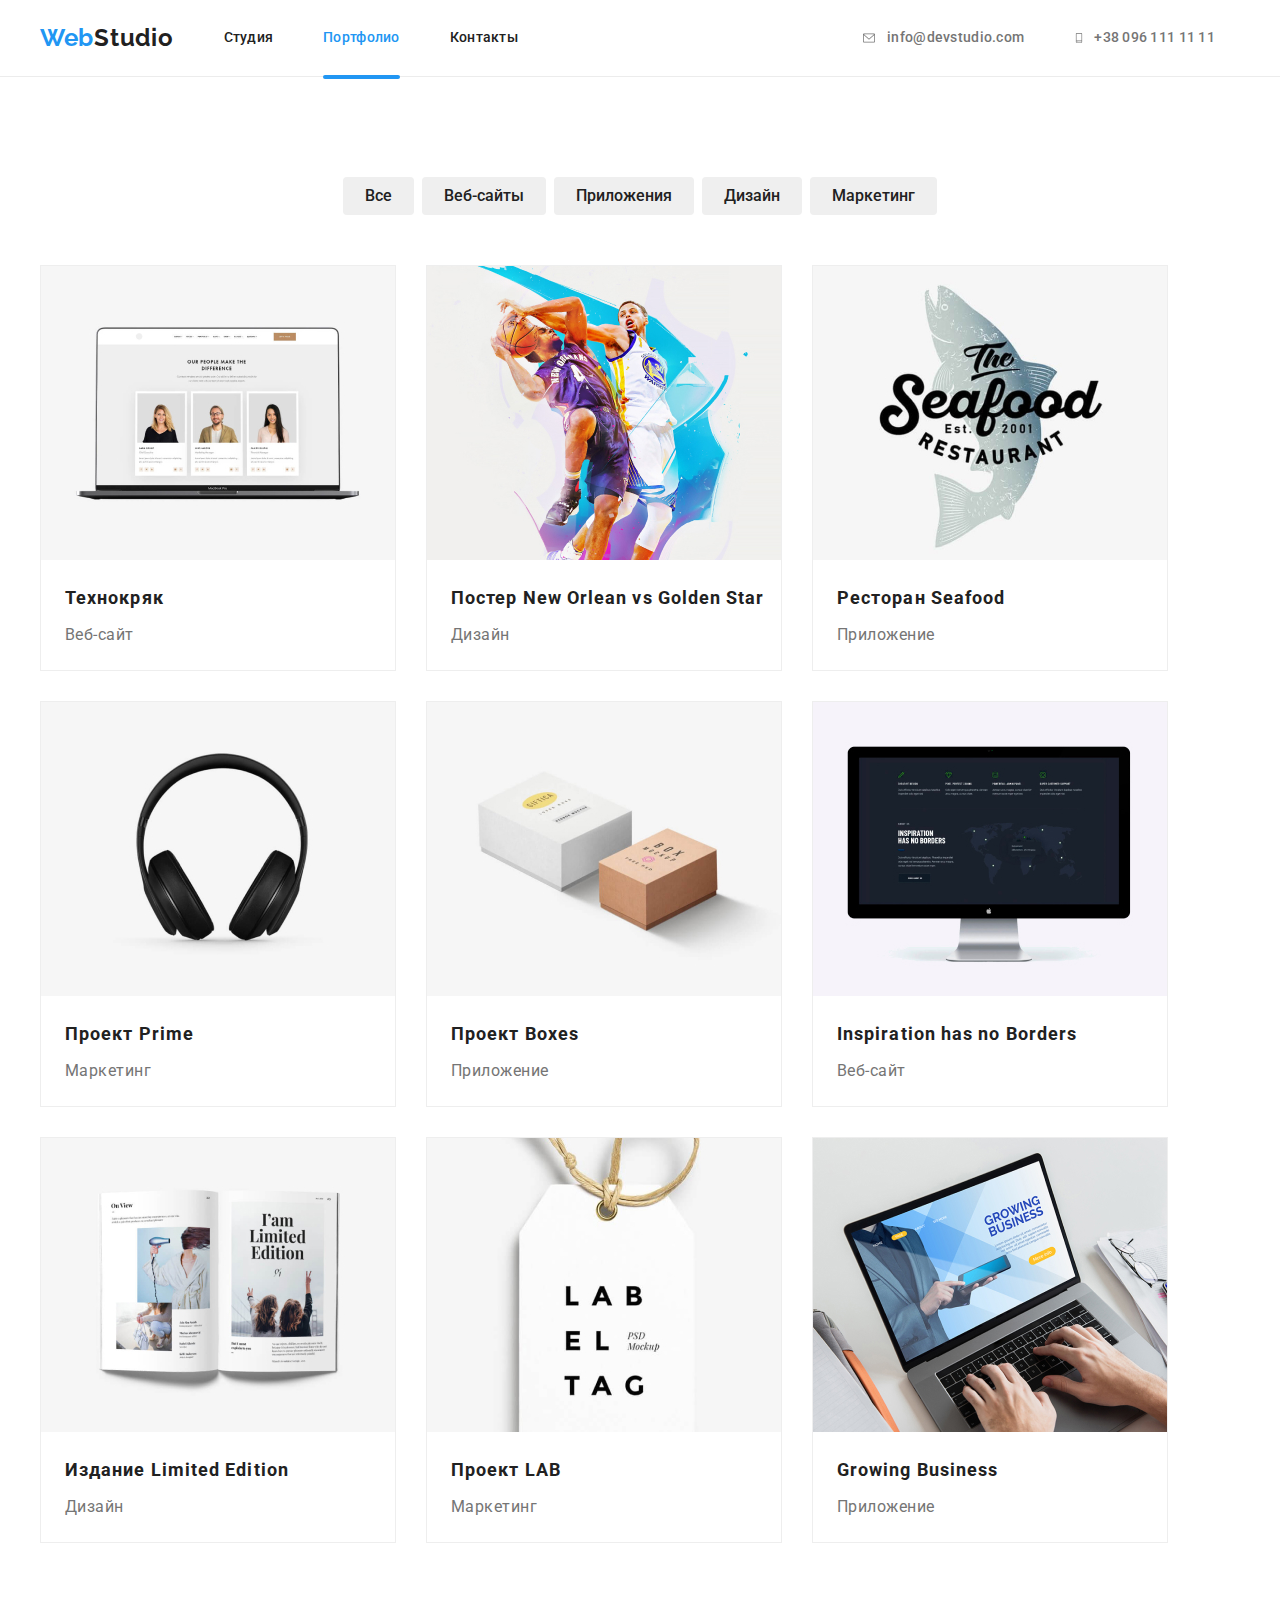
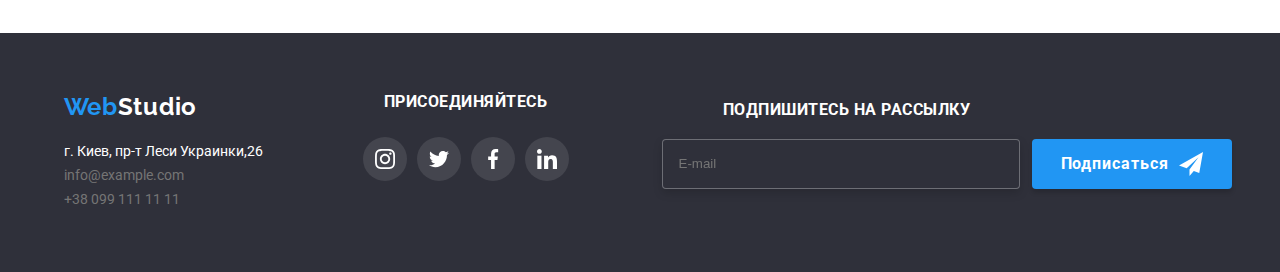
==== commit d8c6e116: "Comon" ====
--- a/portfolio.html
+++ b/portfolio.html
@@ -139,12 +139,9 @@
                         <picture>
                             <source srcset="./imeges/porfolio__imeg-texh.jpg 1x,
                                             ./imeges/porfolio__imeg-texh-2.jpg 2x" 
-                            media="(min)"
-                                            >
-                            <img srcset="./imeges/porfolio__imeg-texh.jpg 1x,
-                                                            ./imeges/porfolio__imeg-texh-2.jpg 2x" 
-                                                            src="./imeges/tech.jpg" alt="Фото работ"
-                            width="370">
+                            media="(min-width: 768px)" >
+
+                            <img src="./imeges/tech.jpg" alt="Фото работ" width="370">
                         
                         </picture>
                  
--- a/css/main.min.css
+++ b/css/main.min.css
@@ -1,2 +1,2 @@
-:root{--prymary-text-color: #212121;--title-text-color: #2196f3;--ithem-text-color: #757575;--button-color: #2196f3;--hero-color: #ffffff;--letter-spacing: 0.03em;--background-color: #2f303a}.visually-hidden{position:absolute;width:1px;height:1px;margin:-1px;border:0;padding:0;white-space:nowrap;clip-path:inset(100%);clip:rect(0 0 0 0);overflow:hidden}.list{list-style:none;margin-top:0;margin-bottom:0;margin-left:0}p,h1,h2,h3,h4,h5,h6{margin:0}ul,ol{margin:0;padding-left:0}img{display:block}body{font-family:Roboto, sans-serif;background-color:#fff;margin:auto}img{display:block;height:auto;max-width:100%}.button{box-sizing:border-box;display:inline-block;padding:10px 32px;font-family:inherit;background:var(--button-color);box-shadow:0px 4px 4px rgba(0,0,0,0.15);border-radius:4px;cursor:pointer;min-width:200px;min-height:50px;color:#ffffff;font-weight:bold;font-size:16px;line-height:1.87;letter-spacing:0.06em;border:none;transition:box-shadow 250ms,background 250ms,color 250ms cubic-bezier(0.4, 0, 0.2, 1)}.button:focus,.button:hover{background:#188ce8}.button-ithem{display:inline-block;font-family:Roboto;font-weight:500;font-size:16px;line-height:26px;color:#212121;border-radius:4px;cursor:pointer;padding:6px 22px;border:none;transition:color 250ms,background-color 250ms,box-shadow 250ms cubic-bezier(0.4, 0, 0.2, 1)}.button-ithem:hover,.button-ithem:focus{background:#2196f3;box-shadow:0px 4px 4px rgba(0,0,0,0.15);color:#f5f4fa}.conteiner{padding-left:15px;padding-right:15px;margin:auto;width:100%}@media screen and (min-width: 320px) and (max-width: 767px){.conteiner{margin:0;width:100%}}@media screen and (min-width: 320px) and (max-width: 767px) and (min-width: 768px) and (max-width: 1199px){.conteiner{width:100%}}@media screen and (min-width: 320px) and (max-width: 767px) and (min-width: 1200px){.conteiner{width:1200px}}.link{text-decoration:none;color:var(--prymary-text-color)}.link:hover,.link:focus{color:#2196f3;transition:color 250ms cubic-bezier(0.4, 0, 0.2, 1)}.section{text-align:center;margin-top:0;margin-bottom:0;padding-bottom:94px}@media screen and (min-width: 320px) and (max-width: 1599px){.section{padding-bottom:60px}}.text,.ithem__adress--color{font-family:Roboto;font-style:normal;font-size:14px}.header__item,.adress__ithem{font-weight:500;font-size:14px;line-height:1.14;letter-spacing:0.02em}.heading{font-size:36px;margin-top:0%;margin-bottom:0%;padding-bottom:50px;line-height:1.16;color:var(--prymary-text-color);letter-spacing:var(--letter-spacing)}.paragraph__text{margin-top:0;margin-bottom:0;color:#757575;font-size:14px;line-height:1.71;letter-spacing:var(--letter-spacing)}.head__text,.join{color:#212121;margin-bottom:10px;font-weight:bold;line-height:16px;line-height:1.14;text-transform:uppercase;letter-spacing:var(--letter-spacing)}.form{position:relative;display:flex;flex-direction:column;margin-bottom:10px}.form label{font-size:12px;line-height:14px;letter-spacing:0.01em;color:#757575;margin-bottom:4px}.form input{width:100%;height:40px;outline:none;padding:12px 42px;border-radius:4px;border:1px solid rgba(33,33,33,0.2);transition:outline 250ms,border 250ms cubic-bezier(0.4, 0, 0.2, 1)}.form input:focus,.form input:hover{border:1px solid var(--button-color);outline:1px solid var(--button-color)}.modal__text{font-weight:bold;font-size:20px;line-height:23px;text-align:center;letter-spacing:0.03em;margin-bottom:12px;color:var(--prymary-text-color)}.modal__icon{position:absolute;display:inline-flex;top:8px;right:8px;fill:#000;border:1px solid rgba(0,0,0,0.1);border-radius:50%;color:var(--title-text-color);cursor:pointer;transition:fill 250ms cubic-bezier(0.4, 0, 0.2, 1)}.modal__icon:hover,.modal__icon:focus{fill:currentColor}.form__icon{position:absolute;display:inline-flex;top:28px;left:12px;width:18px;height:18px;fill:#212121;color:var(--title-text-color);transition:fill 250ms cubic-bezier(0.4, 0, 0.2, 1)}.form__input:focus+.form__icon,.form__input:hover+.form__icon{fill:currentColor;color:var(--title-text-color)}textarea{width:100%;height:120px;padding:12px 16px;resize:none;border:1px solid rgba(33,33,33,0.2);border-radius:4px;transition:border 250ms,outline 250ms cubic-bezier(0.4, 0, 0.2, 1)}textarea:hover,textarea:focus{border:1px solid var(--button-color);outline:var(--title-text-color)}textarea::placeholder{font-size:14px;line-height:16px;letter-spacing:0.01em;color:rgba(117,117,117,0.5)}.checkbox{width:100%;display:flex;justify-content:center;align-items:center;margin-bottom:20px}.checkbox label{letter-spacing:0.03em;color:#757575}.checkbox__icon{display:inline-flex;width:16px;height:15px;background-color:#fff;border:2px solid var(--prymary-text-color);border-radius:2px;fill:transparent;transition:background-color 250ms,fill 250ms cubic-bezier(0.4, 0, 0.2, 1)}.checkbox__input:checked+.checkbox__lable .checkbox__icon{background-color:var(--title-text-color);fill:#fff;border:transparent;transition:background-color 250ms,fill 250ms cubic-bezier(0.4, 0, 0.2, 1)}.checkbox__conteiner{margin-right:8px}.checkbox__lable{display:flex;justify-content:center;align-items:center}@media screen and (max-width: 1199){.checkbox__lable{justify-content:center}}.checkbox__text{border-bottom:1px solid var(--button-color);color:#2196f3;margin-left:2px;font-size:14px;line-height:14px}@media screen and (max-width: 1199px){.checkbox__text{font-size:12px;line-height:14px;letter-spacing:0.03em}}.modal__btn{display:flex;justify-content:center;margin-top:20px}.text__form{font-size:14px;line-height:24px}@media screen and (max-width: 1199px){.text__form{font-size:12px;line-height:14px;letter-spacing:0.03em}}.backdrop{position:fixed;width:100%;height:100%;top:0%;left:0;transition:opacity 250ms, visibility 250ms;background:rgba(0,0,0,0.2)}.backdrop.is-hidden{opacity:0;pointer-events:none;visibility:hidden}.modal{position:fixed;width:90vw;height:581px;top:50%;left:50%;transform:translate(-50%, -50%);transition:transform 250ms;padding:40px;background:#ffffff;box-shadow:0px 1px 3px rgba(0,0,0,0.12),0px 1px 1px rgba(0,0,0,0.14),0px 2px 1px rgba(0,0,0,0.2);border-radius:4px}@media screen and (min-width: 480px){.modal{width:450px}}@media screen and (min-width: 1200px){.modal{width:528px}}.icon,.join--link{display:inline-flex;height:44px;width:44px;background-color:#fff;border-radius:50%;margin-top:16px;margin-right:10px;justify-content:center;align-items:center;color:#afb1b8;fill:currentColor;transition:background-color 250ms,color 250ms cubic-bezier(0.4, 0, 0.2, 1)}.icon:hover,.join--link:hover,.icon:focus,.join--link:focus{background-color:var(--button-color);color:#fff}.icon:last-child,.join--link:last-child{margin-right:0}.team__icon{width:20px;height:20px;background-size:cover;object-position:center}@media screen and (min-width: 768px){.mobile__btn--open{display:none}}@media screen and (max-width: 767px){.mobile__btn--open{position:absolute;top:10px;right:15px;padding:0;border:0;background-color:#fff}.mobile.is-hidden{opacity:0;pointer-events:none;visibility:hidden;transform:translateX(-100%);transition:transform 250ms}.mobile{position:fixed;width:480px;height:100vh;top:0;left:0%;background-color:#fff;z-index:2;padding:48px 0 40px 40px;display:flex;flex-direction:column;justify-content:space-between;transform:translateY(0%);transition:transform 250ms}}@media screen and (max-width: 767px) and (max-width: 450px){.mobile{padding-left:20px}}@media screen and (max-width: 767px){.mobile__conteiner{width:100%}.mobile__btn{position:absolute;top:10px;right:25px;padding:0;border:0;background-color:#fff}.mobile__item{font-weight:500;font-size:40px;line-height:47px;color:#212121;margin-bottom:35px}.mobile__item:last-child{margin-bottom:202px}.current__mobile{color:var(--button-color)}}.mobile__link--tel{font-weight:500;font-size:34px;line-height:40px;letter-spacing:0.02em;color:var(--button-color)}.mobile__link--mail{font-weight:500;font-size:24px;line-height:28px;letter-spacing:0.02em;color:var(--ithem-text-color)}.mobile__adress--ithem{margin-bottom:32px}.mobile__social--list{display:flex;justify-content:flex-start;align-items:center;margin-top:32px}.mobile__social--link{font-style:normal;font-weight:500;font-size:18px;line-height:22px;letter-spacing:0.02em;color:#2196f3}.mobile__social--ithem{margin-right:20px}.mobile__social--ithem:last-child{margin-right:0}.mobile__icon--open{color:var(--button-color)}.mobile__icon--open:hover{fill:currentColor}@media screen and (min-width: 768px){.mobile{display:none}}.header{position:relative;padding-top:24px;padding-bottom:24px;background-color:var(--hero-color);border-bottom:1px solid #ececec;margin-left:auto;margin-right:auto}@media screen and (min-width: 320px) and (max-width: 767px){.header{padding:16px 15px;position:relative;max-width:480px;margin-left:0;margin-right:0}}@media screen and (min-width: 768px) and (max-width: 1199px){.header{padding:21px 15px;max-width:768px}}@media screen and (min-width: 1200px){.header{padding-left:15px;padding-right:15px}}.header__conteiner{display:flex;max-width:1200px;margin-right:auto;margin-left:auto}@media screen and (min-width: 320px) and (max-width: 767px){.header__conteiner{margin-right:auto;margin-left:auto}}.header__adress{display:flex;justify-content:center;align-items:center;margin-left:auto;margin-right:25px}@media screen and (min-width: 320px) and (max-width: 767px){.header__adress{display:none}}@media screen and (min-width: 768px) and (max-width: 1199px){.header__adress{flex-direction:column;margin-right:0}}.header__nav{display:flex;align-items:center}.header__nav .header__list{display:flex}@media screen and (min-width: 320px) and (max-width: 767px){.header__nav .header__list{display:none}}.header__item{color:#212121;margin-left:50px}.adress__ithem{display:flex;flex-direction:row;align-items:center;color:#757575;line-height:1.71}.adress__ithem:first-child{margin-right:50px}@media screen and (min-width: 768px) and (max-width: 1199px){.adress__ithem:first-child{margin-right:0}.adress__ithem:last-child{margin-right:15px}}.current{position:relative;display:flex;flex-direction:column;color:var(--title-text-color)}.current::after{content:'';display:inline-block;position:absolute;bottom:-33px;width:100%;height:4px;color:var(--button-color);background:#2196f3;border-radius:2px}@media screen and (min-width: 768px) and (max-width: 1199px){.current::after{bottom:-39px}}.adress__link{display:flex;flex-direction:row;align-items:center;color:var(--ithem-text-color)}.icon-mail{align-items:flex-start;margin-right:10px;fill:currentColor}@media screen and (min-width: 768px) and (max-width: 1199px){.icon-mail{margin-right:8px;width:14px}}.icon-phone{justify-self:start;margin-right:10px;cursor:pointer;fill:currentColor}@media screen and (min-width: 768px) and (max-width: 1199px){.icon-phone{margin-right:8px;height:14px}}.hero{padding:200px 0 200px;max-width:1600px;margin-right:auto;margin-left:auto;background-color:var(--background-color);background-image:linear-gradient(rgba(47,48,58,0.4), rgba(47,48,58,0.4)),url(../imeges/Img.jpg);background-repeat:no-repeat;background-position:center;background-size:cover}@media (min-device-pixel-ratio: 2), (min-resolution: 192dpi), (min-resolution: 2dppx){.hero{background-image:linear-gradient(rgba(47,48,58,0.4), rgba(47,48,58,0.4)),url(../../imeges/img--desktop-2.jpg)}}@media screen and (min-width: 320px) and (max-width: 767px){.hero{padding:118px 60px 118px 60px;background-image:linear-gradient(rgba(47,48,58,0.4), rgba(47,48,58,0.4)),url(../../imeges/Header.jpg);background-repeat:no-repeat;background-position:center;background-size:cover}}@media (min-device-pixel-ratio: 2), (min-resolution: 192dpi), (min-resolution: 2dppx){.hero{background-image:linear-gradient(rgba(47,48,58,0.4), rgba(47,48,58,0.4)),url(../../imeges/Header-2.jpg)}}@media screen and (min-width: 768px) and (max-width: 1199px){.hero{padding:118px 204px;padding:118px 60px 118px 60px;background-image:linear-gradient(rgba(47,48,58,0.4), rgba(47,48,58,0.4)),url(../../imeges/header--tab.jpg);background-repeat:no-repeat;background-position:center;background-size:cover}}@media screen and (min-width: 768px) and (max-width: 1199px) and (min-device-pixel-ratio: 2), screen and (min-width: 768px) and (max-width: 1199px) and (min-resolution: 192dpi), screen and (min-width: 768px) and (max-width: 1199px) and (min-resolution: 2dppx){.hero{background-image:linear-gradient(rgba(47,48,58,0.4), rgba(47,48,58,0.4)),url(../../imeges/header-tab-2.jpg)}}@media screen and (min-width: 1200px) and (min-device-pixel-ratio: 2), screen and (min-width: 1200px) and (min-resolution: 192dpi), screen and (min-width: 1200px) and (min-resolution: 2dppx){.hero{background-image:linear-gradient(rgba(47,48,58,0.4), rgba(47,48,58,0.4)),url(../../imeges/img--desktop-2.jpg)}}.hero__text{font-family:Roboto;font-style:normal;font-weight:900;font-size:44px;line-height:1.36;color:#ffffff;text-transform:uppercase;letter-spacing:0.06em;margin-top:0;margin-bottom:30px}@media screen and (min-width: 320px) and (max-width: 1199px){.hero__text{font-size:26px}}.head__text,.join{margin-bottom:10px;text-align:center}@media screen and (min-width: 768px) and (max-width: 1199px){.head__text,.join{text-align:left}}.about{padding:94px 0 94px;margin-right:auto;margin-left:auto}@media screen and (min-width: 320px) and (max-width: 767px){.about{padding:60px 0 60px 0;display:flex;flex-direction:column;align-items:center;justify-content:center}}@media screen and (min-width: 768px) and (max-width: 1199px){.about{padding:60px 0 60px 0;display:flex;flex-direction:column}}@media screen and (min-width: 768px) and (max-width: 1199px){.about__conteiner{max-width:768}}@media screen and (min-width: 1200px){.about__conteiner{max-width:1200px}}@media screen and (min-width: 768px) and (max-width: 1199px){.about__list{justify-content:center;display:flex;flex-wrap:wrap}}@media screen and (min-width: 1200px){.about__list{display:flex;flex-direction:row;justify-content:space-between}}.about__items{width:270px;margin-left:30px;justify-content:center;align-content:flex-start;text-align:left}@media screen and (min-width: 320px) and (max-width: 767px){.about__items{width:100%;margin-top:30px;margin-left:0}.about__items:first-child{margin-top:0}}@media screen and (min-width: 768px) and (max-width: 1199px){.about__items{width:calc(100% / 2 - 15px);margin-left:0}.about__items:nth-child(2n){margin-left:30px}}.about__items:first-child{margin-left:0}.about__icon{display:flex;background-color:#f5f4fa;width:270px;height:120px;justify-content:center;align-items:center;margin-bottom:30px;border-radius:4px}@media screen and (min-width: 320px) and (max-width: 767px){.about__icon{width:100%;margin:30px 0 30px 0}.about__icon:first-child{margin-top:0}}@media screen and (min-width: 768px) and (max-width: 1199px){.about__icon{width:100%}}@media screen and (min-width: 320px) and (max-width: 1199px){.work{display:none}}.work__list{display:flex;justify-content:center}.work__photo{position:relative;margin-left:30px}.work__photo:first-child{margin-left:0}.work__text{position:absolute;margin:0;font-size:14px;line-height:16px;bottom:27px;right:82px;color:#fff;text-transform:uppercase}.work__fon{position:absolute;bottom:0;width:100%;height:70px;background:rgba(47,48,58,0.8)}.team{background-color:#f5f4fa;padding-top:94px;display:flex;flex-wrap:wrap;flex-direction:row;justify-content:center}@media screen and (min-width: 320px) and (max-width: 767px){.team{padding:60px 0 60px}}@media screen and (min-width: 768px) and (max-width: 1199px){.team{padding:60px 0 60px}}.team__text{font-size:16px;line-height:19px;letter-spacing:0.03em;color:#757575}.team__conteiner{padding-top:30px;padding-bottom:30px}@media screen and (min-width: 320px) and (max-width: 767px){.team__conteiner{width:100%}}@media screen and (min-width: 768px){.team__list{display:flex;flex-wrap:wrap;justify-content:center}}.team__title{margin-right:30px;background:#ffffff;box-shadow:0px 1px 3px rgba(0,0,0,0.12),0px 1px 1px rgba(0,0,0,0.14),0px 2px 1px rgba(0,0,0,0.2);border-radius:0px 0px 4px 4px}@media screen and (min-width: 320px) and (max-width: 767px){.team__title{margin-bottom:30px;margin-right:0}.team__title:last-child{margin-bottom:30px}}@media screen and (min-width: 768px) and (max-width: 1199px){.team__title{width:calc(100% / 2 - 15px);margin-bottom:30px}.team__title:nth-child(2n){margin-right:0}.team__title:nth-child(n+3){margin-bottom:0}}@media screen and (min-width: 1200px){.team__title{width:270px}}.team__title:last-child{margin:0}.team__name{font-weight:500;font-size:16px;line-height:1.18;color:#212121;margin-bottom:10px;text-transform:none;letter-spacing:var(--letter-spacing)}.clients{padding-top:94px}@media screen and (min-width: 320px) and (max-width: 767px){.clients{padding:60px 0 60px 0}}@media screen and (min-width: 768px) and (max-width: 1199px){.clients{padding:60px 0 60px}}.clients__list{display:inline-flex;justify-content:center;align-items:center}@media screen and (max-width: 479px){.clients__list{display:flex;flex-direction:column;justify-content:center;align-items:center}}@media screen and (min-width: 480px) and (max-width: 767px){.clients__list{display:flex;flex-direction:row;flex-wrap:wrap;justify-content:center}}@media screen and (min-width: 768px) and (max-width: 1199px){.clients__list{display:flex;flex-direction:row;flex-wrap:wrap;justify-content:center;padding-left:-10px;padding-right:-10px}}.clients__ithems{margin-right:30px;fill:#afb1b8}.clients__ithems:last-child{margin-right:0}@media screen and (max-width: 479px){.clients__ithems{margin-right:0;width:210px;margin-bottom:30px}}@media screen and (min-width: 480px) and (max-width: 767px){.clients__ithems{display:flex;flex-direction:column;flex-direction:wrap;width:210px;margin-right:0;fill:#afb1b8;margin-bottom:30px}.clients__ithems:nth-child(2n){margin-left:30px}}@media screen and (min-width: 768px) and (max-width: 1199px){.clients__ithems{display:flex;flex-direction:column;flex-direction:wrap;width:226px;margin-right:30px;margin-bottom:30px}.clients__ithems:nth-child(3n){margin:0;margin-bottom:30px}.clients__ithems:nth-child(n+4){margin-bottom:0}}.client__icons{display:inline-flex;width:170px;height:92px;justify-content:center;align-items:center;background-color:#fff;border:1px solid #afb1b8;border-radius:4px;color:#afb1b8;fill:currentColor;transition:color 250ms,border 250ms cubic-bezier(0.4, 0, 0.2, 1)}.client__icons:focus,.client__icons:hover{border:1px solid var(--button-color);color:var(--button-color)}@media screen and (min-width: 320px) and (max-width: 767px){.client__icons{width:210px}}@media screen and (min-width: 768px) and (max-width: 1199px){.client__icons{width:226px}}.ithem__adress{color:#757575;font-style:normal;font-weight:normal;font-size:14px;line-height:1.71;margin-top:9px}.ithem__adress--color{color:#fff;line-height:1.71}.join{color:#fff}.join--link{background:rgba(255,255,255,0.1);fill:#fff}.footer{background-color:var(--background-color);padding:60px 0 60px}@media screen and (min-width: 320px) and (max-width: 767px){.footer{padding:60px 0 60px}}@media screen and (min-width: 768px) and (max-width: 1199px){.footer{padding:60px 0 60px}}.footer .footer__backgraund{display:flex;justify-content:center;align-items:baseline}@media screen and (min-width: 320px) and (max-width: 767px){.footer .footer__backgraund{display:flex;flex-direction:column;align-items:center;justify-content:center}}@media screen and (min-width: 768px) and (max-width: 1199px){.footer .footer__backgraund{flex-direction:column;justify-content:center;align-items:center}}.footer__backgraund--progects{padding-left:15px;padding-right:15px}@media screen and (min-width: 768px) and (max-width: 1199px){.footer__conteiners--centr{display:flex;margin-bottom:60px}}@media screen and (min-width: 1200px){.footer__conteiners--centr{display:flex;margin-left:15px}}@media screen and (min-width: 320px) and (max-width: 767px){.footer__left{display:flex;flex-direction:column;justify-content:center;align-items:center}}@media screen and (min-width: 768px) and (max-width: 1199px){.footer__left{display:flex;flex-direction:column;justify-content:center;align-items:center}}.adress{margin-top:20px}@media screen and (min-width: 320px) and (max-width: 767px){.adress{align-items:center}}@media screen and (min-width: 320px) and (max-width: 767px){.adress__list{align-items:center;text-align:center}}@media screen and (min-width: 768px) and (max-width: 1199px){.adress__list{align-items:center;text-align:center}}.footer__center{margin-left:100px}@media screen and (min-width: 320px) and (max-width: 767px){.footer__center{margin-top:60px;margin-left:0}}@media screen and (min-width: 768px) and (max-width: 1199px){.footer__center{margin-left:165px;display:flex;flex-direction:column;align-items:center}}.center__list{display:inline-flex}@media screen and (min-width: 320px) and (max-width: 767px){.center__list{align-items:center}}.center__items+.center__items{margin-left:10px}.footer__right{display:flex;justify-content:center}@media screen and (min-width: 320px) and (max-width: 767px){.footer__right{flex-direction:column;justify-content:center;align-items:center;margin-top:60px;width:100%}}@media screen and (min-width: 768px) and (max-width: 1199px){.footer__right{flex-direction:column;justify-content:center;align-items:center;margin-left:auto;margin-right:auto}}.right__conteiner{display:flex;flex-direction:column;margin-left:93px}@media screen and (min-width: 320px) and (max-width: 767px){.right__conteiner{width:100%;margin-left:0;flex-direction:column;justify-content:center;align-items:center}}@media screen and (min-width: 768px) and (max-width: 1199px){.right__conteiner{flex-direction:column;justify-content:center;align-items:center;margin-left:0}}.right__conteiner p{margin-bottom:20px}.right__conteiner input{min-width:358px;height:50px;padding:15px 16px;outline:none;background-color:#2f303a;border:1px solid rgba(255,255,255,0.3);box-sizing:border-box;filter:drop-shadow(0px 4px 4px rgba(0,0,0,0.15));border-radius:4px;color:#fff;margin-right:12px}@media screen and (min-width: 320px) and (max-width: 767px){.right__conteiner input{display:inline-block;min-width:100%;height:50px;color:#fff;margin-bottom:20px;margin-right:0}}@media screen and (min-width: 768px) and (max-width: 1199px){.right__conteiner input{display:inline-block;width:450px;height:50px;color:#fff;margin-right:0}}.footer__right button{display:inline-flex;text-align:center;align-items:center;padding:10px 0 10px 29px;margin-top:38px}@media screen and (min-width: 320px) and (max-width: 767px){.footer__right button{margin-top:0}}.footer__right button::after{content:'';align-self:center;align-items:center}@media screen and (min-width: 320px) and (max-width: 767px){.right__mail--footer{width:100%}}.icon--send{margin-left:10px}.overlay{position:relative;overflow:hidden}.conteiner__overlay{position:absolute;width:100%;height:100%;text-align:start;opacity:1;bottom:0;right:0;background:rgba(33,150,243,0.9);transform:translateY(100%);transition:transform 250ms cubic-bezier(0.4, 0, 0.2, 1)}@media screen and (max-width: 480px){.conteiner__overlay{max-width:450px}}.progects__list:hover .conteiner__overlay{transform:translateY(0);opacity:1}.text__overlay{max-width:322px;margin:63px 24px;font-size:18px;line-height:28px;letter-spacing:0.03em;color:#ffffff}.progects{display:flex;justify-content:center;margin-top:50px}@media screen and (min-width: 320px) and (max-width: 767px){.progects{margin-top:40px;padding-left:15px;padding-right:15px}}@media screen and (min-width: 768px) and (max-width: 1199px){.progects{margin-top:30px;width:768px;padding-left:15px;padding-right:15px;margin-left:auto;margin-right:auto}}@media screen and (min-width: 1200px){.progects{width:1200px;margin-left:auto;margin-right:auto}}.progects__title{display:flex;flex-wrap:wrap}@media screen and (min-width: 320px) and (max-width: 767px){.progects__title{flex-direction:column;align-content:center;width:100%}}@media screen and (min-width: 768px) and (max-width: 1199px){.progects__title{justify-content:center;align-items:center;width:100%}}.ithem__progects{font-weight:bold;font-size:18px;line-height:2;color:#212121;letter-spacing:0.06em;margin-bottom:4px}.text__progects{font-size:16px;line-height:1.87;color:#757575;letter-spacing:var(--letter-spacing)}.progects__list{background:#ffffff;border:1px solid #eeeeee;box-sizing:border-box;margin-left:30px;margin-bottom:30px;text-align:left;transition:box-shadow 250ms cubic-bezier(0.4, 0, 0.2, 1)}.progects__list:hover{box-shadow:0px 1px 1px rgba(0,0,0,0.12),0px 4px 4px rgba(0,0,0,0.06),1px 4px 6px rgba(0,0,0,0.16)}.progects__list:nth-child(3n+1){margin-left:0px}@media screen and (min-width: 320px) and (max-width: 767px){.progects__list{margin-left:0;width:100%}}@media screen and (min-width: 768px) and (max-width: 1199px){.progects__list{width:354px;margin-left:0px}.progects__list:nth-child(2n){margin-left:30px}.progects__list:last-child{margin-right:auto;margin-left:15px}}.conteiner__progects{padding:20px 0 20px 24px}.list-buttons{display:flex;justify-content:center;margin-top:100px}@media screen and (min-width: 320px) and (max-width: 767px){.list-buttons{margin-top:0;display:flex;flex-wrap:wrap;justify-content:flex-start}}@media screen and (min-width: 768px) and (max-width: 1199px){.list-buttons{margin-top:0;justify-content:center;align-self:center}}.conteiner__bnt{margin-top:94px}@media screen and (min-width: 320px) and (max-width: 767px){.conteiner__bnt{display:flex;flex-wrap:wrap;padding-left:15px;padding-right:15px;margin-top:60px}}@media screen and (min-width: 768px) and (max-width: 1199px){.conteiner__bnt{margin-top:60px}}.buttons-num{margin-right:8px}.buttons-num:last-child{margin-right:0}@media screen and (min-width: 320px) and (max-width: 767px){.buttons-num:nth-last-child(-n+2){margin-top:15px}.buttons-num:nth-child(3){margin-right:30px}}@media screen and (min-width: 768px) and (max-width: 1199px){.buttons-num{margin-top:0}}.logo,.logo-studio,.logo__footer{font-family:Raleway;font-weight:bold;font-size:26px;line-height:1.19;letter-spacing:0.03em}.logo{color:#2196f3;margin-bottom:20px;font-size:24px;line-height:1.16}.logo-studio{color:#212121;font-size:24px;line-height:1.16}.logo__footer{color:#ffffff;font-size:24px;line-height:1.16}
+:root{--prymary-text-color: #212121;--title-text-color: #2196f3;--ithem-text-color: #757575;--button-color: #2196f3;--hero-color: #ffffff;--letter-spacing: 0.03em;--background-color: #2f303a}.visually-hidden{position:absolute;width:1px;height:1px;margin:-1px;border:0;padding:0;white-space:nowrap;clip-path:inset(100%);clip:rect(0 0 0 0);overflow:hidden}.list{list-style:none;margin-top:0;margin-bottom:0;margin-left:0}p,h1,h2,h3,h4,h5,h6{margin:0}ul,ol{margin:0;padding-left:0}img{display:block}body{font-family:Roboto, sans-serif;background-color:#fff;margin:auto}img{display:block;width:100%;height:auto;max-width:100%}.button{box-sizing:border-box;display:inline-block;padding:10px 32px;font-family:inherit;background:var(--button-color);box-shadow:0px 4px 4px rgba(0,0,0,0.15);border-radius:4px;cursor:pointer;min-width:200px;min-height:50px;color:#ffffff;font-weight:bold;font-size:16px;line-height:1.87;letter-spacing:0.06em;border:none;transition:box-shadow 250ms,background 250ms,color 250ms cubic-bezier(0.4, 0, 0.2, 1)}.button:focus,.button:hover{background:#188ce8}.button-ithem{display:inline-block;font-family:Roboto;font-weight:500;font-size:16px;line-height:26px;color:#212121;border-radius:4px;cursor:pointer;padding:6px 22px;border:none;transition:color 250ms,background-color 250ms,box-shadow 250ms cubic-bezier(0.4, 0, 0.2, 1)}.button-ithem:hover,.button-ithem:focus{background:#2196f3;box-shadow:0px 4px 4px rgba(0,0,0,0.15);color:#f5f4fa}.conteiner{padding-left:15px;padding-right:15px;margin:auto;width:100%}@media screen and (min-width: 320px) and (max-width: 767px){.conteiner{margin:0;width:100%}}@media screen and (min-width: 320px) and (max-width: 767px) and (min-width: 768px) and (max-width: 1199px){.conteiner{width:100%}}@media screen and (min-width: 320px) and (max-width: 767px) and (min-width: 1200px){.conteiner{width:1200px}}.link{text-decoration:none;color:var(--prymary-text-color)}.link:hover,.link:focus{color:#2196f3;transition:color 250ms cubic-bezier(0.4, 0, 0.2, 1)}.section{text-align:center;margin-top:0;margin-bottom:0;padding-bottom:94px}@media screen and (min-width: 320px) and (max-width: 1599px){.section{padding-bottom:60px}}.text,.ithem__adress--color{font-family:Roboto;font-style:normal;font-size:14px}.header__item,.adress__ithem{font-weight:500;font-size:14px;line-height:1.14;letter-spacing:0.02em}.heading{font-size:36px;margin-top:0%;margin-bottom:0%;padding-bottom:50px;line-height:1.16;color:var(--prymary-text-color);letter-spacing:var(--letter-spacing)}.paragraph__text{margin-top:0;margin-bottom:0;color:#757575;font-size:14px;line-height:1.71;letter-spacing:var(--letter-spacing)}.head__text,.join{color:#212121;margin-bottom:10px;font-weight:bold;line-height:16px;line-height:1.14;text-transform:uppercase;letter-spacing:var(--letter-spacing)}.form{position:relative;display:flex;flex-direction:column;margin-bottom:10px}.form label{font-size:12px;line-height:14px;letter-spacing:0.01em;color:#757575;margin-bottom:4px}.form input{width:100%;height:40px;outline:none;padding:12px 42px;border-radius:4px;border:1px solid rgba(33,33,33,0.2);transition:outline 250ms,border 250ms cubic-bezier(0.4, 0, 0.2, 1)}.form input:focus,.form input:hover{border:1px solid var(--button-color);outline:1px solid var(--button-color)}.modal__text{font-weight:bold;font-size:20px;line-height:23px;text-align:center;letter-spacing:0.03em;margin-bottom:12px;color:var(--prymary-text-color)}.modal__icon{position:absolute;display:inline-flex;top:8px;right:8px;fill:#000;border:1px solid rgba(0,0,0,0.1);border-radius:50%;color:var(--title-text-color);cursor:pointer;transition:fill 250ms cubic-bezier(0.4, 0, 0.2, 1)}.modal__icon:hover,.modal__icon:focus{fill:currentColor}.form__icon{position:absolute;display:inline-flex;top:28px;left:12px;width:18px;height:18px;fill:#212121;color:var(--title-text-color);transition:fill 250ms cubic-bezier(0.4, 0, 0.2, 1)}.form__input:focus+.form__icon,.form__input:hover+.form__icon{fill:currentColor;color:var(--title-text-color)}textarea{width:100%;height:120px;padding:12px 16px;resize:none;border:1px solid rgba(33,33,33,0.2);border-radius:4px;transition:border 250ms,outline 250ms cubic-bezier(0.4, 0, 0.2, 1)}textarea:hover,textarea:focus{border:1px solid var(--button-color);outline:var(--title-text-color)}textarea::placeholder{font-size:14px;line-height:16px;letter-spacing:0.01em;color:rgba(117,117,117,0.5)}.checkbox{width:100%;display:flex;justify-content:center;align-items:center;margin-bottom:20px}.checkbox label{letter-spacing:0.03em;color:#757575}.checkbox__icon{display:inline-flex;width:16px;height:15px;background-color:#fff;border:2px solid var(--prymary-text-color);border-radius:2px;fill:transparent;transition:background-color 250ms,fill 250ms cubic-bezier(0.4, 0, 0.2, 1)}.checkbox__input:checked+.checkbox__lable .checkbox__icon{background-color:var(--title-text-color);fill:#fff;border:transparent;transition:background-color 250ms,fill 250ms cubic-bezier(0.4, 0, 0.2, 1)}.checkbox__conteiner{margin-right:8px}.checkbox__lable{display:flex;justify-content:center;align-items:center}@media screen and (max-width: 1199){.checkbox__lable{justify-content:center}}.checkbox__text{border-bottom:1px solid var(--button-color);color:#2196f3;margin-left:2px;font-size:14px;line-height:14px}@media screen and (max-width: 1199px){.checkbox__text{font-size:12px;line-height:14px;letter-spacing:0.03em}}.modal__btn{display:flex;justify-content:center;margin-top:20px}.text__form{font-size:14px;line-height:24px}@media screen and (max-width: 1199px){.text__form{font-size:12px;line-height:14px;letter-spacing:0.03em}}.backdrop{position:fixed;width:100%;height:100%;top:0%;left:0;transition:opacity 250ms, visibility 250ms;background:rgba(0,0,0,0.2)}.backdrop.is-hidden{opacity:0;pointer-events:none;visibility:hidden}.modal{position:fixed;width:90vw;height:581px;top:50%;left:50%;transform:translate(-50%, -50%);transition:transform 250ms;padding:40px;background:#ffffff;box-shadow:0px 1px 3px rgba(0,0,0,0.12),0px 1px 1px rgba(0,0,0,0.14),0px 2px 1px rgba(0,0,0,0.2);border-radius:4px}@media screen and (min-width: 480px){.modal{width:450px}}@media screen and (min-width: 1200px){.modal{width:528px}}.icon,.join--link{display:inline-flex;height:44px;width:44px;background-color:#fff;border-radius:50%;margin-top:16px;margin-right:10px;justify-content:center;align-items:center;color:#afb1b8;fill:currentColor;transition:background-color 250ms,color 250ms cubic-bezier(0.4, 0, 0.2, 1)}.icon:hover,.join--link:hover,.icon:focus,.join--link:focus{background-color:var(--button-color);color:#fff}.icon:last-child,.join--link:last-child{margin-right:0}.team__icon{width:20px;height:20px;background-size:cover;object-position:center}@media screen and (min-width: 768px){.mobile__btn--open{display:none}}@media screen and (max-width: 767px){.mobile__btn--open{position:absolute;top:10px;right:15px;padding:0;border:0;background-color:#fff}.mobile.is-hidden{opacity:0;pointer-events:none;visibility:hidden;transform:translateX(-100%);transition:transform 250ms}.mobile{position:fixed;width:480px;height:100vh;top:0;left:0%;background-color:#fff;z-index:2;padding:48px 0 40px 40px;display:flex;flex-direction:column;justify-content:space-between;transform:translateY(0%);transition:transform 250ms}}@media screen and (max-width: 767px) and (max-width: 450px){.mobile{padding-left:20px}}@media screen and (max-width: 767px){.mobile__conteiner{width:100%}.mobile__btn{position:absolute;top:10px;right:25px;padding:0;border:0;background-color:#fff}.mobile__item{font-weight:500;font-size:40px;line-height:47px;color:#212121;margin-bottom:35px}.mobile__item:last-child{margin-bottom:202px}.current__mobile{color:var(--button-color)}}.mobile__link--tel{font-weight:500;font-size:34px;line-height:40px;letter-spacing:0.02em;color:var(--button-color)}.mobile__link--mail{font-weight:500;font-size:24px;line-height:28px;letter-spacing:0.02em;color:var(--ithem-text-color)}.mobile__adress--ithem{margin-bottom:32px}.mobile__social--list{display:flex;justify-content:flex-start;align-items:center;margin-top:32px}.mobile__social--link{font-style:normal;font-weight:500;font-size:18px;line-height:22px;letter-spacing:0.02em;color:#2196f3}.mobile__social--ithem{margin-right:20px}.mobile__social--ithem:last-child{margin-right:0}.mobile__icon--open{color:var(--button-color)}.mobile__icon--open:hover{fill:currentColor}@media screen and (min-width: 768px){.mobile{display:none}}.header{position:relative;padding-top:24px;padding-bottom:24px;background-color:var(--hero-color);border-bottom:1px solid #ececec;margin-left:auto;margin-right:auto}@media screen and (min-width: 320px) and (max-width: 767px){.header{padding:16px 15px;position:relative;max-width:480px;margin-left:0;margin-right:0}}@media screen and (min-width: 768px) and (max-width: 1199px){.header{padding:21px 15px;max-width:768px}}@media screen and (min-width: 1200px){.header{padding-left:15px;padding-right:15px}}.header__conteiner{display:flex;max-width:1200px;margin-right:auto;margin-left:auto}@media screen and (min-width: 320px) and (max-width: 767px){.header__conteiner{margin-right:auto;margin-left:auto}}.header__adress{display:flex;justify-content:center;align-items:center;margin-left:auto;margin-right:25px}@media screen and (min-width: 320px) and (max-width: 767px){.header__adress{display:none}}@media screen and (min-width: 768px) and (max-width: 1199px){.header__adress{flex-direction:column;margin-right:0}}.header__nav{display:flex;align-items:center}.header__nav .header__list{display:flex}@media screen and (min-width: 320px) and (max-width: 767px){.header__nav .header__list{display:none}}.header__item{color:#212121;margin-left:50px}.adress__ithem{display:flex;flex-direction:row;align-items:center;color:#757575;line-height:1.71}.adress__ithem:first-child{margin-right:50px}@media screen and (min-width: 768px) and (max-width: 1199px){.adress__ithem:first-child{margin-right:0}.adress__ithem:last-child{margin-right:15px}}.current{position:relative;display:flex;flex-direction:column;color:var(--title-text-color)}.current::after{content:'';display:inline-block;position:absolute;bottom:-33px;width:100%;height:4px;color:var(--button-color);background:#2196f3;border-radius:2px}@media screen and (min-width: 768px) and (max-width: 1199px){.current::after{bottom:-39px}}.adress__link{display:flex;flex-direction:row;align-items:center;color:var(--ithem-text-color)}.icon-mail{align-items:flex-start;margin-right:10px;fill:currentColor}@media screen and (min-width: 768px) and (max-width: 1199px){.icon-mail{margin-right:8px;width:14px}}.icon-phone{justify-self:start;margin-right:10px;cursor:pointer;fill:currentColor}@media screen and (min-width: 768px) and (max-width: 1199px){.icon-phone{margin-right:8px;height:14px}}.hero{padding:200px 0 200px;max-width:1600px;margin-right:auto;margin-left:auto;background-color:var(--background-color);background-image:linear-gradient(rgba(47,48,58,0.4), rgba(47,48,58,0.4)),url(../imeges/Img.jpg);background-repeat:no-repeat;background-position:center;background-size:cover}@media (min-device-pixel-ratio: 2), (min-resolution: 192dpi), (min-resolution: 2dppx){.hero{background-image:linear-gradient(rgba(47,48,58,0.4), rgba(47,48,58,0.4)),url(../../imeges/img--desktop-2.jpg)}}@media screen and (min-width: 320px) and (max-width: 767px){.hero{padding:118px 60px 118px 60px;background-image:linear-gradient(rgba(47,48,58,0.4), rgba(47,48,58,0.4)),url(../../imeges/Header.jpg);background-repeat:no-repeat;background-position:center;background-size:cover}}@media (min-device-pixel-ratio: 2), (min-resolution: 192dpi), (min-resolution: 2dppx){.hero{background-image:linear-gradient(rgba(47,48,58,0.4), rgba(47,48,58,0.4)),url(../../imeges/Header-2.jpg)}}@media screen and (min-width: 768px) and (max-width: 1199px){.hero{padding:118px 204px;padding:118px 60px 118px 60px;background-image:linear-gradient(rgba(47,48,58,0.4), rgba(47,48,58,0.4)),url(../../imeges/header--tab.jpg);background-repeat:no-repeat;background-position:center;background-size:cover}}@media screen and (min-width: 768px) and (max-width: 1199px) and (min-device-pixel-ratio: 2), screen and (min-width: 768px) and (max-width: 1199px) and (min-resolution: 192dpi), screen and (min-width: 768px) and (max-width: 1199px) and (min-resolution: 2dppx){.hero{background-image:linear-gradient(rgba(47,48,58,0.4), rgba(47,48,58,0.4)),url(../../imeges/header-tab-2.jpg)}}@media screen and (min-width: 1200px) and (min-device-pixel-ratio: 2), screen and (min-width: 1200px) and (min-resolution: 192dpi), screen and (min-width: 1200px) and (min-resolution: 2dppx){.hero{background-image:linear-gradient(rgba(47,48,58,0.4), rgba(47,48,58,0.4)),url(../../imeges/img--desktop-2.jpg)}}.hero__text{font-family:Roboto;font-style:normal;font-weight:900;font-size:44px;line-height:1.36;color:#ffffff;text-transform:uppercase;letter-spacing:0.06em;margin-top:0;margin-bottom:30px}@media screen and (min-width: 320px) and (max-width: 1199px){.hero__text{font-size:26px}}.head__text,.join{margin-bottom:10px;text-align:center}@media screen and (min-width: 768px) and (max-width: 1199px){.head__text,.join{text-align:left}}.about{padding:94px 0 94px;margin-right:auto;margin-left:auto}@media screen and (min-width: 320px) and (max-width: 767px){.about{padding:60px 0 60px 0;display:flex;flex-direction:column;align-items:center;justify-content:center}}@media screen and (min-width: 768px) and (max-width: 1199px){.about{padding:60px 0 60px 0;display:flex;flex-direction:column}}@media screen and (min-width: 768px) and (max-width: 1199px){.about__conteiner{max-width:768}}@media screen and (min-width: 1200px){.about__conteiner{max-width:1200px}}@media screen and (min-width: 768px) and (max-width: 1199px){.about__list{justify-content:center;display:flex;flex-wrap:wrap}}@media screen and (min-width: 1200px){.about__list{display:flex;flex-direction:row;justify-content:space-between}}.about__items{width:270px;margin-left:30px;justify-content:center;align-content:flex-start;text-align:left}@media screen and (min-width: 320px) and (max-width: 767px){.about__items{width:100%;margin-top:30px;margin-left:0}.about__items:first-child{margin-top:0}}@media screen and (min-width: 768px) and (max-width: 1199px){.about__items{width:calc(100% / 2 - 15px);margin-left:0}.about__items:nth-child(2n){margin-left:30px}}.about__items:first-child{margin-left:0}.about__icon{display:flex;background-color:#f5f4fa;width:270px;height:120px;justify-content:center;align-items:center;margin-bottom:30px;border-radius:4px}@media screen and (min-width: 320px) and (max-width: 767px){.about__icon{width:100%;margin:30px 0 30px 0}.about__icon:first-child{margin-top:0}}@media screen and (min-width: 768px) and (max-width: 1199px){.about__icon{width:100%}}@media screen and (min-width: 320px) and (max-width: 1199px){.work{display:none}}.work__list{display:flex;justify-content:center}.work__photo{position:relative;margin-left:30px}.work__photo:first-child{margin-left:0}.work__text{position:absolute;margin:0;font-size:14px;line-height:16px;bottom:27px;right:82px;color:#fff;text-transform:uppercase}.work__fon{position:absolute;bottom:0;width:100%;height:70px;background:rgba(47,48,58,0.8)}.team{background-color:#f5f4fa;padding-top:94px;display:flex;flex-wrap:wrap;flex-direction:row;justify-content:center}@media screen and (min-width: 320px) and (max-width: 767px){.team{padding:60px 0 60px}}@media screen and (min-width: 768px) and (max-width: 1199px){.team{padding:60px 0 60px}}.team__text{font-size:16px;line-height:19px;letter-spacing:0.03em;color:#757575}.team__conteiner{padding-top:30px;padding-bottom:30px}@media screen and (min-width: 320px) and (max-width: 767px){.team__conteiner{width:100%}}@media screen and (min-width: 768px){.team__list{display:flex;flex-wrap:wrap;justify-content:center}}.team__title{margin-right:30px;background:#ffffff;box-shadow:0px 1px 3px rgba(0,0,0,0.12),0px 1px 1px rgba(0,0,0,0.14),0px 2px 1px rgba(0,0,0,0.2);border-radius:0px 0px 4px 4px}@media screen and (min-width: 320px) and (max-width: 767px){.team__title{margin-bottom:30px;margin-right:0}.team__title:last-child{margin-bottom:30px}}@media screen and (min-width: 768px) and (max-width: 1199px){.team__title{width:calc(100% / 2 - 15px);margin-bottom:30px}.team__title:nth-child(2n){margin-right:0}.team__title:nth-child(n+3){margin-bottom:0}}@media screen and (min-width: 1200px){.team__title{width:270px}}.team__title:last-child{margin:0}.team__name{font-weight:500;font-size:16px;line-height:1.18;color:#212121;margin-bottom:10px;text-transform:none;letter-spacing:var(--letter-spacing)}.clients{padding-top:94px}@media screen and (min-width: 320px) and (max-width: 767px){.clients{padding:60px 0 60px 0}}@media screen and (min-width: 768px) and (max-width: 1199px){.clients{padding:60px 0 60px}}.clients__list{display:inline-flex;justify-content:center;align-items:center}@media screen and (max-width: 479px){.clients__list{display:flex;flex-direction:column;justify-content:center;align-items:center}}@media screen and (min-width: 480px) and (max-width: 767px){.clients__list{display:flex;flex-direction:row;flex-wrap:wrap;justify-content:center}}@media screen and (min-width: 768px) and (max-width: 1199px){.clients__list{display:flex;flex-direction:row;flex-wrap:wrap;justify-content:center;padding-left:-10px;padding-right:-10px}}.clients__ithems{margin-right:30px;fill:#afb1b8}.clients__ithems:last-child{margin-right:0}@media screen and (max-width: 479px){.clients__ithems{margin-right:0;width:210px;margin-bottom:30px}}@media screen and (min-width: 480px) and (max-width: 767px){.clients__ithems{display:flex;flex-direction:column;flex-direction:wrap;width:210px;margin-right:0;fill:#afb1b8;margin-bottom:30px}.clients__ithems:nth-child(2n){margin-left:30px}}@media screen and (min-width: 768px) and (max-width: 1199px){.clients__ithems{display:flex;flex-direction:column;flex-direction:wrap;width:226px;margin-right:30px;margin-bottom:30px}.clients__ithems:nth-child(3n){margin:0;margin-bottom:30px}.clients__ithems:nth-child(n+4){margin-bottom:0}}.client__icons{display:inline-flex;width:170px;height:92px;justify-content:center;align-items:center;background-color:#fff;border:1px solid #afb1b8;border-radius:4px;color:#afb1b8;fill:currentColor;transition:color 250ms,border 250ms cubic-bezier(0.4, 0, 0.2, 1)}.client__icons:focus,.client__icons:hover{border:1px solid var(--button-color);color:var(--button-color)}@media screen and (min-width: 320px) and (max-width: 767px){.client__icons{width:210px}}@media screen and (min-width: 768px) and (max-width: 1199px){.client__icons{width:226px}}.ithem__adress{color:#757575;font-style:normal;font-weight:normal;font-size:14px;line-height:1.71;margin-top:9px}.ithem__adress--color{color:#fff;line-height:1.71}.join{color:#fff}.join--link{background:rgba(255,255,255,0.1);fill:#fff}.footer{background-color:var(--background-color);padding:60px 0 60px}@media screen and (min-width: 320px) and (max-width: 767px){.footer{padding:60px 0 60px}}@media screen and (min-width: 768px) and (max-width: 1199px){.footer{padding:60px 0 60px}}.footer .footer__backgraund{display:flex;justify-content:center;align-items:baseline}@media screen and (min-width: 320px) and (max-width: 767px){.footer .footer__backgraund{display:flex;flex-direction:column;align-items:center;justify-content:center}}@media screen and (min-width: 768px) and (max-width: 1199px){.footer .footer__backgraund{flex-direction:column;justify-content:center;align-items:center}}.footer__backgraund--progects{padding-left:15px;padding-right:15px}@media screen and (min-width: 768px) and (max-width: 1199px){.footer__conteiners--centr{display:flex;margin-bottom:60px}}@media screen and (min-width: 1200px){.footer__conteiners--centr{display:flex;margin-left:15px}}@media screen and (min-width: 320px) and (max-width: 767px){.footer__left{display:flex;flex-direction:column;justify-content:center;align-items:center}}@media screen and (min-width: 768px) and (max-width: 1199px){.footer__left{display:flex;flex-direction:column;justify-content:center;align-items:center}}.adress{margin-top:20px}@media screen and (min-width: 320px) and (max-width: 767px){.adress{align-items:center}}@media screen and (min-width: 320px) and (max-width: 767px){.adress__list{align-items:center;text-align:center}}@media screen and (min-width: 768px) and (max-width: 1199px){.adress__list{align-items:center;text-align:center}}.footer__center{margin-left:100px}@media screen and (min-width: 320px) and (max-width: 767px){.footer__center{margin-top:60px;margin-left:0}}@media screen and (min-width: 768px) and (max-width: 1199px){.footer__center{margin-left:165px;display:flex;flex-direction:column;align-items:center}}.center__list{display:inline-flex}@media screen and (min-width: 320px) and (max-width: 767px){.center__list{align-items:center}}.center__items+.center__items{margin-left:10px}.footer__right{display:flex;justify-content:center}@media screen and (min-width: 320px) and (max-width: 767px){.footer__right{flex-direction:column;justify-content:center;align-items:center;margin-top:60px;width:100%}}@media screen and (min-width: 768px) and (max-width: 1199px){.footer__right{flex-direction:column;justify-content:center;align-items:center;margin-left:auto;margin-right:auto}}.right__conteiner{display:flex;flex-direction:column;margin-left:93px}@media screen and (min-width: 320px) and (max-width: 767px){.right__conteiner{width:100%;margin-left:0;flex-direction:column;justify-content:center;align-items:center}}@media screen and (min-width: 768px) and (max-width: 1199px){.right__conteiner{flex-direction:column;justify-content:center;align-items:center;margin-left:0}}.right__conteiner p{margin-bottom:20px}.right__conteiner input{min-width:358px;height:50px;padding:15px 16px;outline:none;background-color:#2f303a;border:1px solid rgba(255,255,255,0.3);box-sizing:border-box;filter:drop-shadow(0px 4px 4px rgba(0,0,0,0.15));border-radius:4px;color:#fff;margin-right:12px}@media screen and (min-width: 320px) and (max-width: 767px){.right__conteiner input{display:inline-block;min-width:100%;height:50px;color:#fff;margin-bottom:20px;margin-right:0}}@media screen and (min-width: 768px) and (max-width: 1199px){.right__conteiner input{display:inline-block;width:450px;height:50px;color:#fff;margin-right:0}}.footer__right button{display:inline-flex;text-align:center;align-items:center;padding:10px 0 10px 29px;margin-top:38px}@media screen and (min-width: 320px) and (max-width: 767px){.footer__right button{margin-top:0}}.footer__right button::after{content:'';align-self:center;align-items:center}@media screen and (min-width: 320px) and (max-width: 767px){.right__mail--footer{width:100%}}.icon--send{margin-left:10px}.overlay{position:relative;overflow:hidden}.conteiner__overlay{position:absolute;width:100%;height:100%;text-align:start;opacity:1;bottom:0;right:0;background:rgba(33,150,243,0.9);transform:translateY(100%);transition:transform 250ms cubic-bezier(0.4, 0, 0.2, 1)}@media screen and (max-width: 480px){.conteiner__overlay{max-width:450px}}.progects__list:hover .conteiner__overlay{transform:translateY(0);opacity:1}.text__overlay{max-width:322px;margin:63px 24px;font-size:18px;line-height:28px;letter-spacing:0.03em;color:#ffffff}.progects{display:flex;justify-content:center;margin-top:50px}@media screen and (min-width: 320px) and (max-width: 767px){.progects{margin-top:40px;padding-left:15px;padding-right:15px}}@media screen and (min-width: 768px) and (max-width: 1199px){.progects{margin-top:30px;width:768px;padding-left:15px;padding-right:15px;margin-left:auto;margin-right:auto}}@media screen and (min-width: 1200px){.progects{width:1200px;margin-left:auto;margin-right:auto}}.progects__title{display:flex;flex-wrap:wrap}@media screen and (min-width: 320px) and (max-width: 767px){.progects__title{flex-direction:column;align-content:center;width:100%}}@media screen and (min-width: 768px) and (max-width: 1199px){.progects__title{justify-content:center;align-items:center;width:100%}}.ithem__progects{font-weight:bold;font-size:18px;line-height:2;color:#212121;letter-spacing:0.06em;margin-bottom:4px}.text__progects{font-size:16px;line-height:1.87;color:#757575;letter-spacing:var(--letter-spacing)}.progects__list{background:#ffffff;border:1px solid #eeeeee;box-sizing:border-box;margin-left:30px;margin-bottom:30px;text-align:left;transition:box-shadow 250ms cubic-bezier(0.4, 0, 0.2, 1)}.progects__list:hover{box-shadow:0px 1px 1px rgba(0,0,0,0.12),0px 4px 4px rgba(0,0,0,0.06),1px 4px 6px rgba(0,0,0,0.16)}.progects__list:nth-child(3n+1){margin-left:0px}@media screen and (min-width: 320px) and (max-width: 767px){.progects__list{margin-left:0;width:100%}}@media screen and (min-width: 768px) and (max-width: 1199px){.progects__list{width:354px;margin-left:0px}.progects__list:nth-child(2n){margin-left:30px}.progects__list:last-child{margin-right:auto;margin-left:15px}}.conteiner__progects{padding:20px 0 20px 24px}.list-buttons{display:flex;justify-content:center;margin-top:100px}@media screen and (min-width: 320px) and (max-width: 767px){.list-buttons{margin-top:0;display:flex;flex-wrap:wrap;justify-content:flex-start}}@media screen and (min-width: 768px) and (max-width: 1199px){.list-buttons{margin-top:0;justify-content:center;align-self:center}}.conteiner__bnt{margin-top:94px}@media screen and (min-width: 320px) and (max-width: 767px){.conteiner__bnt{display:flex;flex-wrap:wrap;padding-left:15px;padding-right:15px;margin-top:60px}}@media screen and (min-width: 768px) and (max-width: 1199px){.conteiner__bnt{margin-top:60px}}.buttons-num{margin-right:8px}.buttons-num:last-child{margin-right:0}@media screen and (min-width: 320px) and (max-width: 767px){.buttons-num:nth-last-child(-n+2){margin-top:15px}.buttons-num:nth-child(3){margin-right:30px}}@media screen and (min-width: 768px) and (max-width: 1199px){.buttons-num{margin-top:0}}.logo,.logo-studio,.logo__footer{font-family:Raleway;font-weight:bold;font-size:26px;line-height:1.19;letter-spacing:0.03em}.logo{color:#2196f3;margin-bottom:20px;font-size:24px;line-height:1.16}.logo-studio{color:#212121;font-size:24px;line-height:1.16}.logo__footer{color:#ffffff;font-size:24px;line-height:1.16}
 /*# sourceMappingURL=main.min.css.map */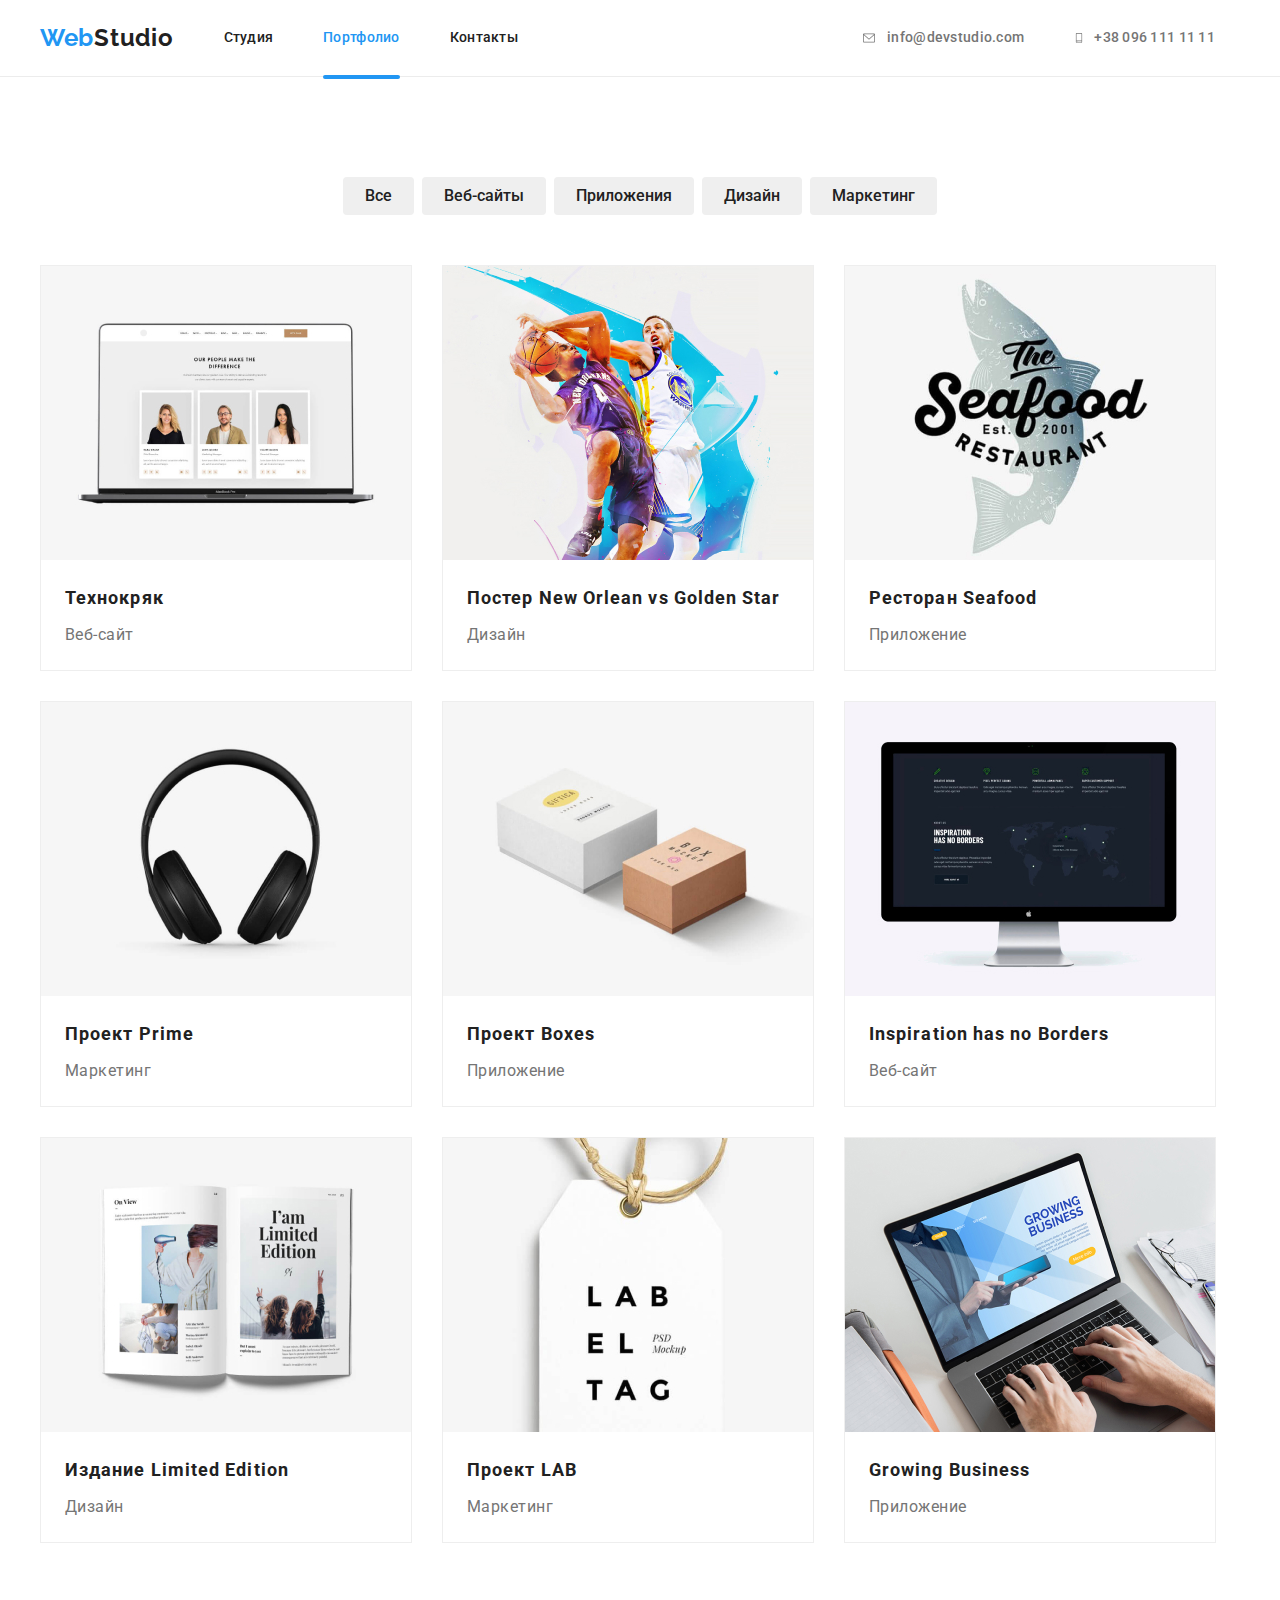
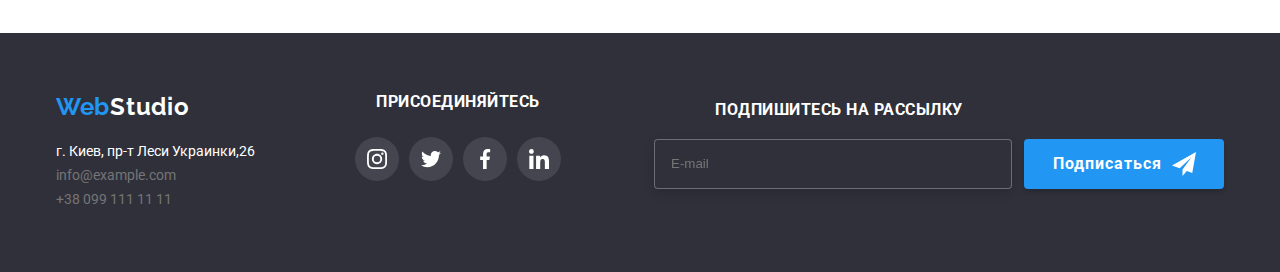
==== commit 9d727aba: "Chenge" ====
--- a/portfolio.html
+++ b/portfolio.html
@@ -137,9 +137,17 @@
                 <a href="" class="link">
                     <div class="overlay">
                         <picture>
+                            <source srcset="./imeges/destkop--tech.jpg 1x,
+                                            ./imeges/destkop--tech-2.jpg 2x"
+                                    media="(min-width: 1200px)">
+
                             <source srcset="./imeges/porfolio__imeg-texh.jpg 1x,
                                             ./imeges/porfolio__imeg-texh-2.jpg 2x" 
-                            media="(min-width: 768px)" >
+                                    media="(min-width: 768px)" >
+
+                            <source srcset="./imeges/mobile--tech.jpg 1x,
+                                            ./imeges/mobile--tech-2.jpg 2x" 
+                                    media="(min-width: 320px)">
 
                             <img src="./imeges/tech.jpg" alt="Фото работ" width="370">
                         
@@ -162,9 +170,22 @@
                 <li class="progects__list"> 
                 <a href="" class="link"> 
                     <div class="overlay">
-                    <img srcset="./imeges/porfolio__imeg-orleans.jpg 1x,
-                                    ./imeges/porfolio__imeg-orleans-2.jpg 2x"
-                    src="./imeges/des.jpg" alt="Фото работ" width="">
+                        <picture>
+                            <source srcset="./imeges/destkop--orlean.jpg 1x,
+                                            ./imeges/destkop--orlean-2.jpg 2x"
+                                            media="(min-width: 1200px)">
+                        
+                            <source srcset="./imeges/porfolio__imeg-orleans.jpg 1x,
+                                            ./imeges/porfolio__imeg-orleans-2.jpg 2x"
+                                            media="(min-width: 768px)">
+                        
+                            <source srcset="./imeges/mobile--orlean.jpg 1x,
+                                            ./imeges/mobile--orlean-2.jpg 2x" 
+                                            media="(min-width: 320px)">
+                        
+                            <img src="./imeges/des.jpg" alt="Фото работ" width="370">
+                        
+                        </picture>
                     <div class="conteiner__overlay">
                         <p class="text__overlay">
                             Технокряк это современная площадка распространения
@@ -183,9 +204,23 @@
                 <li class="progects__list"> 
                 <a href="" class="link">
                     <div class="overlay">
-                    <img srcset="./imeges/res-seafood.jpg 1x,
-                                    ./imeges/res-seafood--2.jpg 2x"
-                    src="./imeges/seaf.jpg" alt="Фото работ" width="370">
+
+                    <picture>
+                        <source srcset="./imeges/destkop--seafod-2.jpg 1x,
+                                        ./imeges/destkop--seafod--2.jpg 2x" 
+                                        media="(min-width: 1200px)">
+                    
+                        <source srcset="./imeges/res-seafood.jpg 1x,
+                                        ./imeges/res-seafood--2.jpg 2x" 
+                                        media="(min-width: 768px)">
+                    
+                        <source srcset="./imeges/mobile--seafood.jpg 1x,
+                                        ./imeges/mobile--seafood-2.jpg 2x" 
+                                        media="(min-width: 320px)">
+                    
+                        <img src="./imeges/seaf.jpg" alt="Фото работ" width="370">
+                    
+                    </picture>
                     <div class="conteiner__overlay">
                         <p class="text__overlay">
                             Технокряк это современная площадка распространения
@@ -204,9 +239,23 @@
                 <li class="progects__list"> 
                 <a href="" class="link">
                     <div class="overlay">
-                    <img srcset="./imeges/pr--prime.jpg 1x,
-                                    ./imeges/pr--prime--2.jpg 2x"
-                    src="./imeges/prim.jpg" alt="Фото работ" width="370">
+
+                        <picture>
+                            <source srcset="./imeges/destkop--prime.jpg 1x,
+                                            ./imeges/destkop--prime-2.jpg 2x" 
+                                            media="(min-width: 1200px)">
+                        
+                            <source srcset="./imeges/pr--prime.jpg 1x,
+                                            ./imeges/pr--prime--2.jpg 2x" 
+                                            media="(min-width: 768px)">
+                        
+                            <source srcset="./imeges/mobile--prime.jpg 1x,
+                                            ./imeges/mobile--prime-2.jpg 2x" 
+                                            media="(min-width: 320px)">
+                        
+                            <img src="./imeges/prim.jpg" alt="Фото работ" width="370">
+                        
+                        </picture>
                     <div class="conteiner__overlay">
                         <p class="text__overlay">
                             Технокряк это современная площадка распространения
@@ -225,9 +274,23 @@
                 <li class="progects__list"> 
                 <a href="" class="link">
                     <div class="overlay">
-                    <img srcset="./imeges/pr-boxes-.jpg 1x,
-                                    ./imeges/pr-boxes--2.jpg 2x"
-                    src="./imeges/boxe.jpg" alt="Фото работ" width="370">
+
+                            <picture>
+                                <source srcset="./imeges/destkop--boxes-2.jpg 1x,
+                                                ./imeges/destkop--boxes.jpg 2x" 
+                                                media="(min-width: 1200px)">
+                            
+                                <source srcset="./imeges/pr-boxes-.jpg 1x,
+                                                ./imeges/pr-boxes--2.jpg 2x" 
+                                                media="(min-width: 768px)">
+                            
+                                <source srcset="./imeges/mobile--boxes.jpg 1x,
+                                                ./imeges/mobile--boxes-2.jpg 2x"
+                                                 media="(min-width: 320px)">
+                            
+                                <img src="./imeges/boxe.jpg.jpg" alt="Фото работ" width="370">
+                            
+                            </picture>
                     <div class="conteiner__overlay">
                         <p class="text__overlay">
                             Технокряк это современная площадка распространения
@@ -246,9 +309,23 @@
                 <li class="progects__list"> 
                 <a href="" class="link">
                     <div class="overlay">
-                    <img srcset="./imeges/no-borders.jpg 1x,
-                                    ./imeges/no-borders--2.jpg 2x "
-                    src="./imeges/bord.jpg" alt="Фото работ" width="370">
+
+                                <picture>
+                                    <source srcset="./imeges/destkop--borders-2.jpg 1x,
+                                                    ./imeges/destkop--borders.jpg 2x" 
+                                                    media="(min-width: 1200px)">
+                                
+                                    <source srcset="./imeges/no-borders.jpg 1x,
+                                                    ./imeges/no-borders--2.jpg 2x" 
+                                                    media="(min-width: 768px)">
+                                
+                                    <source srcset="./imeges/mobile--border.jpg 1x,
+                                                    ./imeges/mobile--border-2.jpg 2x" 
+                                                    media="(min-width: 320px)">
+                                
+                                    <img src="./imeges/bord.jpg.jpg" alt="Фото работ" width="370">
+                                
+                                </picture>
                     <div class="conteiner__overlay">
                         <p class="text__overlay">
                             Технокряк это современная площадка распространения
@@ -267,9 +344,24 @@
                 <li class="progects__list">
                     <a href="" class="link">
                         <div class="overlay">
-                    <img srcset="./imeges/lim-edit.jpg 1x,
-                                    ./imeges/lim-edit--2.jpg 2x"
-                    src="./imeges/photoind.jpg" alt="Фото работ" width="370">
+
+                                        <picture>
+                                            <source srcset="./imeges/destkop--limed.jpg 1x,
+                                                            ./imeges/destkop--limed-2.jpg 2x" 
+                                                            media="(min-width: 1200px)">
+                                        
+                                            <source srcset="./imeges/lim-edit.jpg 1x,
+                                                            ./imeges/lim-edit--2.jpg 2x" 
+                                                            media="(min-width: 768px)">
+                                        
+                                            <source srcset="./imeges/mobile--limed.jpg 1x,
+                                                            ./imeges/mobile--limed-2.jpg 2x" 
+                                                            media="(min-width: 320px)">
+                                        
+                                            <img src="./imeges/photoind.jpg.jpg" alt="Фото работ" width="370">
+                                        
+                                        </picture>
+            
                     <div class="conteiner__overlay">
                         <p class="text__overlay">
                             Технокряк это современная площадка распространения
@@ -288,9 +380,24 @@
                 <li class="progects__list">
                     <a href="" class="link">
                         <div class="overlay">
-                    <img srcset="./imeges/img-lab.jpg 1x,
-                                    ./imeges/img-lab--2.jpg 2x"
-                    src="./imeges/Lab.jpg" alt="Фото работ" width="370">
+
+                                    <picture>
+                                        <source srcset="./imeges/destkop--lab.jpg 1x,
+                                                        ./imeges/destkop--lab-2.jpg 2x"
+                                                        media="(min-width: 1200px)">
+                                    
+                                        <source srcset="./imeges/img-lab.jpg 1x,
+                                                        ./imeges/img-lab--2.jpg 2x" 
+                                                        media="(min-width: 768px)">
+                                    
+                                        <source srcset="./imeges/mobile--lab.jpg 1x,
+                                                        ./imeges/mobile--lab-2.jpg 2x"
+                                                        media="(min-width: 320px)">
+                                    
+                                        <img src="./imeges/Lab.jpg.jpg" alt="Фото работ" width="370">
+                                    
+                                    </picture>
+        
                     <div class="conteiner__overlay">
                         <p class="text__overlay">
                             Технокряк это современная площадка распространения
@@ -309,9 +416,25 @@
                 <li class="progects__list">
                     <a href="" class="link">
                         <div class="overlay">
-                    <img srcset="./imeges/growing.jpg 1x,
+                                    <picture>
+                                        <source srcset="./imeges/destkop--growing.jpg 1x,
+                                                        ./imeges/destkop--growing-2.jpg 2x"
+                                                        media="(min-width: 1200px)">
+                                    
+                                        <source srcset="./imeges/growing.jpg 1x,
+                                                        ./imeges/growing--2.jpg 2x" 
+                                                        media="(min-width: 768px)">
+                                    
+                                        <source srcset="./imeges/mobile--growing.jpg 1x,
+                                                        ./imeges/mobile--growing-2.jpg 2x" 
+                                                        media="(min-width: 320px)">
+                                    
+                                        <img src="./imeges/append.jpg.jpg" alt="Фото работ" width="370">
+                                    
+                                    </picture>
+                    <!-- <img srcset="./imeges/growing.jpg 1x,
                                     ./imeges/growing--2.jpg 2x"
-                    src="./imeges/append.jpg" alt="Фото работ" width="370">
+                    src="./imeges/append.jpg" alt="Фото работ" width="370"> -->
                     <div class="conteiner__overlay">
                         <p class="text__overlay">
                             Технокряк это современная площадка распространения
--- a/css/main.min.css
+++ b/css/main.min.css
@@ -1,2 +1,2 @@
-:root{--prymary-text-color: #212121;--title-text-color: #2196f3;--ithem-text-color: #757575;--button-color: #2196f3;--hero-color: #ffffff;--letter-spacing: 0.03em;--background-color: #2f303a}.visually-hidden{position:absolute;width:1px;height:1px;margin:-1px;border:0;padding:0;white-space:nowrap;clip-path:inset(100%);clip:rect(0 0 0 0);overflow:hidden}.list{list-style:none;margin-top:0;margin-bottom:0;margin-left:0}p,h1,h2,h3,h4,h5,h6{margin:0}ul,ol{margin:0;padding-left:0}img{display:block}body{font-family:Roboto, sans-serif;background-color:#fff;margin:auto}img{display:block;width:100%;height:auto;max-width:100%}.button{box-sizing:border-box;display:inline-block;padding:10px 32px;font-family:inherit;background:var(--button-color);box-shadow:0px 4px 4px rgba(0,0,0,0.15);border-radius:4px;cursor:pointer;min-width:200px;min-height:50px;color:#ffffff;font-weight:bold;font-size:16px;line-height:1.87;letter-spacing:0.06em;border:none;transition:box-shadow 250ms,background 250ms,color 250ms cubic-bezier(0.4, 0, 0.2, 1)}.button:focus,.button:hover{background:#188ce8}.button-ithem{display:inline-block;font-family:Roboto;font-weight:500;font-size:16px;line-height:26px;color:#212121;border-radius:4px;cursor:pointer;padding:6px 22px;border:none;transition:color 250ms,background-color 250ms,box-shadow 250ms cubic-bezier(0.4, 0, 0.2, 1)}.button-ithem:hover,.button-ithem:focus{background:#2196f3;box-shadow:0px 4px 4px rgba(0,0,0,0.15);color:#f5f4fa}.conteiner{padding-left:15px;padding-right:15px;margin:auto;width:100%}@media screen and (min-width: 320px) and (max-width: 767px){.conteiner{margin:0;width:100%}}@media screen and (min-width: 320px) and (max-width: 767px) and (min-width: 768px) and (max-width: 1199px){.conteiner{width:100%}}@media screen and (min-width: 320px) and (max-width: 767px) and (min-width: 1200px){.conteiner{width:1200px}}.link{text-decoration:none;color:var(--prymary-text-color)}.link:hover,.link:focus{color:#2196f3;transition:color 250ms cubic-bezier(0.4, 0, 0.2, 1)}.section{text-align:center;margin-top:0;margin-bottom:0;padding-bottom:94px}@media screen and (min-width: 320px) and (max-width: 1599px){.section{padding-bottom:60px}}.text,.ithem__adress--color{font-family:Roboto;font-style:normal;font-size:14px}.header__item,.adress__ithem{font-weight:500;font-size:14px;line-height:1.14;letter-spacing:0.02em}.heading{font-size:36px;margin-top:0%;margin-bottom:0%;padding-bottom:50px;line-height:1.16;color:var(--prymary-text-color);letter-spacing:var(--letter-spacing)}.paragraph__text{margin-top:0;margin-bottom:0;color:#757575;font-size:14px;line-height:1.71;letter-spacing:var(--letter-spacing)}.head__text,.join{color:#212121;margin-bottom:10px;font-weight:bold;line-height:16px;line-height:1.14;text-transform:uppercase;letter-spacing:var(--letter-spacing)}.form{position:relative;display:flex;flex-direction:column;margin-bottom:10px}.form label{font-size:12px;line-height:14px;letter-spacing:0.01em;color:#757575;margin-bottom:4px}.form input{width:100%;height:40px;outline:none;padding:12px 42px;border-radius:4px;border:1px solid rgba(33,33,33,0.2);transition:outline 250ms,border 250ms cubic-bezier(0.4, 0, 0.2, 1)}.form input:focus,.form input:hover{border:1px solid var(--button-color);outline:1px solid var(--button-color)}.modal__text{font-weight:bold;font-size:20px;line-height:23px;text-align:center;letter-spacing:0.03em;margin-bottom:12px;color:var(--prymary-text-color)}.modal__icon{position:absolute;display:inline-flex;top:8px;right:8px;fill:#000;border:1px solid rgba(0,0,0,0.1);border-radius:50%;color:var(--title-text-color);cursor:pointer;transition:fill 250ms cubic-bezier(0.4, 0, 0.2, 1)}.modal__icon:hover,.modal__icon:focus{fill:currentColor}.form__icon{position:absolute;display:inline-flex;top:28px;left:12px;width:18px;height:18px;fill:#212121;color:var(--title-text-color);transition:fill 250ms cubic-bezier(0.4, 0, 0.2, 1)}.form__input:focus+.form__icon,.form__input:hover+.form__icon{fill:currentColor;color:var(--title-text-color)}textarea{width:100%;height:120px;padding:12px 16px;resize:none;border:1px solid rgba(33,33,33,0.2);border-radius:4px;transition:border 250ms,outline 250ms cubic-bezier(0.4, 0, 0.2, 1)}textarea:hover,textarea:focus{border:1px solid var(--button-color);outline:var(--title-text-color)}textarea::placeholder{font-size:14px;line-height:16px;letter-spacing:0.01em;color:rgba(117,117,117,0.5)}.checkbox{width:100%;display:flex;justify-content:center;align-items:center;margin-bottom:20px}.checkbox label{letter-spacing:0.03em;color:#757575}.checkbox__icon{display:inline-flex;width:16px;height:15px;background-color:#fff;border:2px solid var(--prymary-text-color);border-radius:2px;fill:transparent;transition:background-color 250ms,fill 250ms cubic-bezier(0.4, 0, 0.2, 1)}.checkbox__input:checked+.checkbox__lable .checkbox__icon{background-color:var(--title-text-color);fill:#fff;border:transparent;transition:background-color 250ms,fill 250ms cubic-bezier(0.4, 0, 0.2, 1)}.checkbox__conteiner{margin-right:8px}.checkbox__lable{display:flex;justify-content:center;align-items:center}@media screen and (max-width: 1199){.checkbox__lable{justify-content:center}}.checkbox__text{border-bottom:1px solid var(--button-color);color:#2196f3;margin-left:2px;font-size:14px;line-height:14px}@media screen and (max-width: 1199px){.checkbox__text{font-size:12px;line-height:14px;letter-spacing:0.03em}}.modal__btn{display:flex;justify-content:center;margin-top:20px}.text__form{font-size:14px;line-height:24px}@media screen and (max-width: 1199px){.text__form{font-size:12px;line-height:14px;letter-spacing:0.03em}}.backdrop{position:fixed;width:100%;height:100%;top:0%;left:0;transition:opacity 250ms, visibility 250ms;background:rgba(0,0,0,0.2)}.backdrop.is-hidden{opacity:0;pointer-events:none;visibility:hidden}.modal{position:fixed;width:90vw;height:581px;top:50%;left:50%;transform:translate(-50%, -50%);transition:transform 250ms;padding:40px;background:#ffffff;box-shadow:0px 1px 3px rgba(0,0,0,0.12),0px 1px 1px rgba(0,0,0,0.14),0px 2px 1px rgba(0,0,0,0.2);border-radius:4px}@media screen and (min-width: 480px){.modal{width:450px}}@media screen and (min-width: 1200px){.modal{width:528px}}.icon,.join--link{display:inline-flex;height:44px;width:44px;background-color:#fff;border-radius:50%;margin-top:16px;margin-right:10px;justify-content:center;align-items:center;color:#afb1b8;fill:currentColor;transition:background-color 250ms,color 250ms cubic-bezier(0.4, 0, 0.2, 1)}.icon:hover,.join--link:hover,.icon:focus,.join--link:focus{background-color:var(--button-color);color:#fff}.icon:last-child,.join--link:last-child{margin-right:0}.team__icon{width:20px;height:20px;background-size:cover;object-position:center}@media screen and (min-width: 768px){.mobile__btn--open{display:none}}@media screen and (max-width: 767px){.mobile__btn--open{position:absolute;top:10px;right:15px;padding:0;border:0;background-color:#fff}.mobile.is-hidden{opacity:0;pointer-events:none;visibility:hidden;transform:translateX(-100%);transition:transform 250ms}.mobile{position:fixed;width:480px;height:100vh;top:0;left:0%;background-color:#fff;z-index:2;padding:48px 0 40px 40px;display:flex;flex-direction:column;justify-content:space-between;transform:translateY(0%);transition:transform 250ms}}@media screen and (max-width: 767px) and (max-width: 450px){.mobile{padding-left:20px}}@media screen and (max-width: 767px){.mobile__conteiner{width:100%}.mobile__btn{position:absolute;top:10px;right:25px;padding:0;border:0;background-color:#fff}.mobile__item{font-weight:500;font-size:40px;line-height:47px;color:#212121;margin-bottom:35px}.mobile__item:last-child{margin-bottom:202px}.current__mobile{color:var(--button-color)}}.mobile__link--tel{font-weight:500;font-size:34px;line-height:40px;letter-spacing:0.02em;color:var(--button-color)}.mobile__link--mail{font-weight:500;font-size:24px;line-height:28px;letter-spacing:0.02em;color:var(--ithem-text-color)}.mobile__adress--ithem{margin-bottom:32px}.mobile__social--list{display:flex;justify-content:flex-start;align-items:center;margin-top:32px}.mobile__social--link{font-style:normal;font-weight:500;font-size:18px;line-height:22px;letter-spacing:0.02em;color:#2196f3}.mobile__social--ithem{margin-right:20px}.mobile__social--ithem:last-child{margin-right:0}.mobile__icon--open{color:var(--button-color)}.mobile__icon--open:hover{fill:currentColor}@media screen and (min-width: 768px){.mobile{display:none}}.header{position:relative;padding-top:24px;padding-bottom:24px;background-color:var(--hero-color);border-bottom:1px solid #ececec;margin-left:auto;margin-right:auto}@media screen and (min-width: 320px) and (max-width: 767px){.header{padding:16px 15px;position:relative;max-width:480px;margin-left:0;margin-right:0}}@media screen and (min-width: 768px) and (max-width: 1199px){.header{padding:21px 15px;max-width:768px}}@media screen and (min-width: 1200px){.header{padding-left:15px;padding-right:15px}}.header__conteiner{display:flex;max-width:1200px;margin-right:auto;margin-left:auto}@media screen and (min-width: 320px) and (max-width: 767px){.header__conteiner{margin-right:auto;margin-left:auto}}.header__adress{display:flex;justify-content:center;align-items:center;margin-left:auto;margin-right:25px}@media screen and (min-width: 320px) and (max-width: 767px){.header__adress{display:none}}@media screen and (min-width: 768px) and (max-width: 1199px){.header__adress{flex-direction:column;margin-right:0}}.header__nav{display:flex;align-items:center}.header__nav .header__list{display:flex}@media screen and (min-width: 320px) and (max-width: 767px){.header__nav .header__list{display:none}}.header__item{color:#212121;margin-left:50px}.adress__ithem{display:flex;flex-direction:row;align-items:center;color:#757575;line-height:1.71}.adress__ithem:first-child{margin-right:50px}@media screen and (min-width: 768px) and (max-width: 1199px){.adress__ithem:first-child{margin-right:0}.adress__ithem:last-child{margin-right:15px}}.current{position:relative;display:flex;flex-direction:column;color:var(--title-text-color)}.current::after{content:'';display:inline-block;position:absolute;bottom:-33px;width:100%;height:4px;color:var(--button-color);background:#2196f3;border-radius:2px}@media screen and (min-width: 768px) and (max-width: 1199px){.current::after{bottom:-39px}}.adress__link{display:flex;flex-direction:row;align-items:center;color:var(--ithem-text-color)}.icon-mail{align-items:flex-start;margin-right:10px;fill:currentColor}@media screen and (min-width: 768px) and (max-width: 1199px){.icon-mail{margin-right:8px;width:14px}}.icon-phone{justify-self:start;margin-right:10px;cursor:pointer;fill:currentColor}@media screen and (min-width: 768px) and (max-width: 1199px){.icon-phone{margin-right:8px;height:14px}}.hero{padding:200px 0 200px;max-width:1600px;margin-right:auto;margin-left:auto;background-color:var(--background-color);background-image:linear-gradient(rgba(47,48,58,0.4), rgba(47,48,58,0.4)),url(../imeges/Img.jpg);background-repeat:no-repeat;background-position:center;background-size:cover}@media (min-device-pixel-ratio: 2), (min-resolution: 192dpi), (min-resolution: 2dppx){.hero{background-image:linear-gradient(rgba(47,48,58,0.4), rgba(47,48,58,0.4)),url(../../imeges/img--desktop-2.jpg)}}@media screen and (min-width: 320px) and (max-width: 767px){.hero{padding:118px 60px 118px 60px;background-image:linear-gradient(rgba(47,48,58,0.4), rgba(47,48,58,0.4)),url(../../imeges/Header.jpg);background-repeat:no-repeat;background-position:center;background-size:cover}}@media (min-device-pixel-ratio: 2), (min-resolution: 192dpi), (min-resolution: 2dppx){.hero{background-image:linear-gradient(rgba(47,48,58,0.4), rgba(47,48,58,0.4)),url(../../imeges/Header-2.jpg)}}@media screen and (min-width: 768px) and (max-width: 1199px){.hero{padding:118px 204px;padding:118px 60px 118px 60px;background-image:linear-gradient(rgba(47,48,58,0.4), rgba(47,48,58,0.4)),url(../../imeges/header--tab.jpg);background-repeat:no-repeat;background-position:center;background-size:cover}}@media screen and (min-width: 768px) and (max-width: 1199px) and (min-device-pixel-ratio: 2), screen and (min-width: 768px) and (max-width: 1199px) and (min-resolution: 192dpi), screen and (min-width: 768px) and (max-width: 1199px) and (min-resolution: 2dppx){.hero{background-image:linear-gradient(rgba(47,48,58,0.4), rgba(47,48,58,0.4)),url(../../imeges/header-tab-2.jpg)}}@media screen and (min-width: 1200px) and (min-device-pixel-ratio: 2), screen and (min-width: 1200px) and (min-resolution: 192dpi), screen and (min-width: 1200px) and (min-resolution: 2dppx){.hero{background-image:linear-gradient(rgba(47,48,58,0.4), rgba(47,48,58,0.4)),url(../../imeges/img--desktop-2.jpg)}}.hero__text{font-family:Roboto;font-style:normal;font-weight:900;font-size:44px;line-height:1.36;color:#ffffff;text-transform:uppercase;letter-spacing:0.06em;margin-top:0;margin-bottom:30px}@media screen and (min-width: 320px) and (max-width: 1199px){.hero__text{font-size:26px}}.head__text,.join{margin-bottom:10px;text-align:center}@media screen and (min-width: 768px) and (max-width: 1199px){.head__text,.join{text-align:left}}.about{padding:94px 0 94px;margin-right:auto;margin-left:auto}@media screen and (min-width: 320px) and (max-width: 767px){.about{padding:60px 0 60px 0;display:flex;flex-direction:column;align-items:center;justify-content:center}}@media screen and (min-width: 768px) and (max-width: 1199px){.about{padding:60px 0 60px 0;display:flex;flex-direction:column}}@media screen and (min-width: 768px) and (max-width: 1199px){.about__conteiner{max-width:768}}@media screen and (min-width: 1200px){.about__conteiner{max-width:1200px}}@media screen and (min-width: 768px) and (max-width: 1199px){.about__list{justify-content:center;display:flex;flex-wrap:wrap}}@media screen and (min-width: 1200px){.about__list{display:flex;flex-direction:row;justify-content:space-between}}.about__items{width:270px;margin-left:30px;justify-content:center;align-content:flex-start;text-align:left}@media screen and (min-width: 320px) and (max-width: 767px){.about__items{width:100%;margin-top:30px;margin-left:0}.about__items:first-child{margin-top:0}}@media screen and (min-width: 768px) and (max-width: 1199px){.about__items{width:calc(100% / 2 - 15px);margin-left:0}.about__items:nth-child(2n){margin-left:30px}}.about__items:first-child{margin-left:0}.about__icon{display:flex;background-color:#f5f4fa;width:270px;height:120px;justify-content:center;align-items:center;margin-bottom:30px;border-radius:4px}@media screen and (min-width: 320px) and (max-width: 767px){.about__icon{width:100%;margin:30px 0 30px 0}.about__icon:first-child{margin-top:0}}@media screen and (min-width: 768px) and (max-width: 1199px){.about__icon{width:100%}}@media screen and (min-width: 320px) and (max-width: 1199px){.work{display:none}}.work__list{display:flex;justify-content:center}.work__photo{position:relative;margin-left:30px}.work__photo:first-child{margin-left:0}.work__text{position:absolute;margin:0;font-size:14px;line-height:16px;bottom:27px;right:82px;color:#fff;text-transform:uppercase}.work__fon{position:absolute;bottom:0;width:100%;height:70px;background:rgba(47,48,58,0.8)}.team{background-color:#f5f4fa;padding-top:94px;display:flex;flex-wrap:wrap;flex-direction:row;justify-content:center}@media screen and (min-width: 320px) and (max-width: 767px){.team{padding:60px 0 60px}}@media screen and (min-width: 768px) and (max-width: 1199px){.team{padding:60px 0 60px}}.team__text{font-size:16px;line-height:19px;letter-spacing:0.03em;color:#757575}.team__conteiner{padding-top:30px;padding-bottom:30px}@media screen and (min-width: 320px) and (max-width: 767px){.team__conteiner{width:100%}}@media screen and (min-width: 768px){.team__list{display:flex;flex-wrap:wrap;justify-content:center}}.team__title{margin-right:30px;background:#ffffff;box-shadow:0px 1px 3px rgba(0,0,0,0.12),0px 1px 1px rgba(0,0,0,0.14),0px 2px 1px rgba(0,0,0,0.2);border-radius:0px 0px 4px 4px}@media screen and (min-width: 320px) and (max-width: 767px){.team__title{margin-bottom:30px;margin-right:0}.team__title:last-child{margin-bottom:30px}}@media screen and (min-width: 768px) and (max-width: 1199px){.team__title{width:calc(100% / 2 - 15px);margin-bottom:30px}.team__title:nth-child(2n){margin-right:0}.team__title:nth-child(n+3){margin-bottom:0}}@media screen and (min-width: 1200px){.team__title{width:270px}}.team__title:last-child{margin:0}.team__name{font-weight:500;font-size:16px;line-height:1.18;color:#212121;margin-bottom:10px;text-transform:none;letter-spacing:var(--letter-spacing)}.clients{padding-top:94px}@media screen and (min-width: 320px) and (max-width: 767px){.clients{padding:60px 0 60px 0}}@media screen and (min-width: 768px) and (max-width: 1199px){.clients{padding:60px 0 60px}}.clients__list{display:inline-flex;justify-content:center;align-items:center}@media screen and (max-width: 479px){.clients__list{display:flex;flex-direction:column;justify-content:center;align-items:center}}@media screen and (min-width: 480px) and (max-width: 767px){.clients__list{display:flex;flex-direction:row;flex-wrap:wrap;justify-content:center}}@media screen and (min-width: 768px) and (max-width: 1199px){.clients__list{display:flex;flex-direction:row;flex-wrap:wrap;justify-content:center;padding-left:-10px;padding-right:-10px}}.clients__ithems{margin-right:30px;fill:#afb1b8}.clients__ithems:last-child{margin-right:0}@media screen and (max-width: 479px){.clients__ithems{margin-right:0;width:210px;margin-bottom:30px}}@media screen and (min-width: 480px) and (max-width: 767px){.clients__ithems{display:flex;flex-direction:column;flex-direction:wrap;width:210px;margin-right:0;fill:#afb1b8;margin-bottom:30px}.clients__ithems:nth-child(2n){margin-left:30px}}@media screen and (min-width: 768px) and (max-width: 1199px){.clients__ithems{display:flex;flex-direction:column;flex-direction:wrap;width:226px;margin-right:30px;margin-bottom:30px}.clients__ithems:nth-child(3n){margin:0;margin-bottom:30px}.clients__ithems:nth-child(n+4){margin-bottom:0}}.client__icons{display:inline-flex;width:170px;height:92px;justify-content:center;align-items:center;background-color:#fff;border:1px solid #afb1b8;border-radius:4px;color:#afb1b8;fill:currentColor;transition:color 250ms,border 250ms cubic-bezier(0.4, 0, 0.2, 1)}.client__icons:focus,.client__icons:hover{border:1px solid var(--button-color);color:var(--button-color)}@media screen and (min-width: 320px) and (max-width: 767px){.client__icons{width:210px}}@media screen and (min-width: 768px) and (max-width: 1199px){.client__icons{width:226px}}.ithem__adress{color:#757575;font-style:normal;font-weight:normal;font-size:14px;line-height:1.71;margin-top:9px}.ithem__adress--color{color:#fff;line-height:1.71}.join{color:#fff}.join--link{background:rgba(255,255,255,0.1);fill:#fff}.footer{background-color:var(--background-color);padding:60px 0 60px}@media screen and (min-width: 320px) and (max-width: 767px){.footer{padding:60px 0 60px}}@media screen and (min-width: 768px) and (max-width: 1199px){.footer{padding:60px 0 60px}}.footer .footer__backgraund{display:flex;justify-content:center;align-items:baseline}@media screen and (min-width: 320px) and (max-width: 767px){.footer .footer__backgraund{display:flex;flex-direction:column;align-items:center;justify-content:center}}@media screen and (min-width: 768px) and (max-width: 1199px){.footer .footer__backgraund{flex-direction:column;justify-content:center;align-items:center}}.footer__backgraund--progects{padding-left:15px;padding-right:15px}@media screen and (min-width: 768px) and (max-width: 1199px){.footer__conteiners--centr{display:flex;margin-bottom:60px}}@media screen and (min-width: 1200px){.footer__conteiners--centr{display:flex;margin-left:15px}}@media screen and (min-width: 320px) and (max-width: 767px){.footer__left{display:flex;flex-direction:column;justify-content:center;align-items:center}}@media screen and (min-width: 768px) and (max-width: 1199px){.footer__left{display:flex;flex-direction:column;justify-content:center;align-items:center}}.adress{margin-top:20px}@media screen and (min-width: 320px) and (max-width: 767px){.adress{align-items:center}}@media screen and (min-width: 320px) and (max-width: 767px){.adress__list{align-items:center;text-align:center}}@media screen and (min-width: 768px) and (max-width: 1199px){.adress__list{align-items:center;text-align:center}}.footer__center{margin-left:100px}@media screen and (min-width: 320px) and (max-width: 767px){.footer__center{margin-top:60px;margin-left:0}}@media screen and (min-width: 768px) and (max-width: 1199px){.footer__center{margin-left:165px;display:flex;flex-direction:column;align-items:center}}.center__list{display:inline-flex}@media screen and (min-width: 320px) and (max-width: 767px){.center__list{align-items:center}}.center__items+.center__items{margin-left:10px}.footer__right{display:flex;justify-content:center}@media screen and (min-width: 320px) and (max-width: 767px){.footer__right{flex-direction:column;justify-content:center;align-items:center;margin-top:60px;width:100%}}@media screen and (min-width: 768px) and (max-width: 1199px){.footer__right{flex-direction:column;justify-content:center;align-items:center;margin-left:auto;margin-right:auto}}.right__conteiner{display:flex;flex-direction:column;margin-left:93px}@media screen and (min-width: 320px) and (max-width: 767px){.right__conteiner{width:100%;margin-left:0;flex-direction:column;justify-content:center;align-items:center}}@media screen and (min-width: 768px) and (max-width: 1199px){.right__conteiner{flex-direction:column;justify-content:center;align-items:center;margin-left:0}}.right__conteiner p{margin-bottom:20px}.right__conteiner input{min-width:358px;height:50px;padding:15px 16px;outline:none;background-color:#2f303a;border:1px solid rgba(255,255,255,0.3);box-sizing:border-box;filter:drop-shadow(0px 4px 4px rgba(0,0,0,0.15));border-radius:4px;color:#fff;margin-right:12px}@media screen and (min-width: 320px) and (max-width: 767px){.right__conteiner input{display:inline-block;min-width:100%;height:50px;color:#fff;margin-bottom:20px;margin-right:0}}@media screen and (min-width: 768px) and (max-width: 1199px){.right__conteiner input{display:inline-block;width:450px;height:50px;color:#fff;margin-right:0}}.footer__right button{display:inline-flex;text-align:center;align-items:center;padding:10px 0 10px 29px;margin-top:38px}@media screen and (min-width: 320px) and (max-width: 767px){.footer__right button{margin-top:0}}.footer__right button::after{content:'';align-self:center;align-items:center}@media screen and (min-width: 320px) and (max-width: 767px){.right__mail--footer{width:100%}}.icon--send{margin-left:10px}.overlay{position:relative;overflow:hidden}.conteiner__overlay{position:absolute;width:100%;height:100%;text-align:start;opacity:1;bottom:0;right:0;background:rgba(33,150,243,0.9);transform:translateY(100%);transition:transform 250ms cubic-bezier(0.4, 0, 0.2, 1)}@media screen and (max-width: 480px){.conteiner__overlay{max-width:450px}}.progects__list:hover .conteiner__overlay{transform:translateY(0);opacity:1}.text__overlay{max-width:322px;margin:63px 24px;font-size:18px;line-height:28px;letter-spacing:0.03em;color:#ffffff}.progects{display:flex;justify-content:center;margin-top:50px}@media screen and (min-width: 320px) and (max-width: 767px){.progects{margin-top:40px;padding-left:15px;padding-right:15px}}@media screen and (min-width: 768px) and (max-width: 1199px){.progects{margin-top:30px;width:768px;padding-left:15px;padding-right:15px;margin-left:auto;margin-right:auto}}@media screen and (min-width: 1200px){.progects{width:1200px;margin-left:auto;margin-right:auto}}.progects__title{display:flex;flex-wrap:wrap}@media screen and (min-width: 320px) and (max-width: 767px){.progects__title{flex-direction:column;align-content:center;width:100%}}@media screen and (min-width: 768px) and (max-width: 1199px){.progects__title{justify-content:center;align-items:center;width:100%}}.ithem__progects{font-weight:bold;font-size:18px;line-height:2;color:#212121;letter-spacing:0.06em;margin-bottom:4px}.text__progects{font-size:16px;line-height:1.87;color:#757575;letter-spacing:var(--letter-spacing)}.progects__list{background:#ffffff;border:1px solid #eeeeee;box-sizing:border-box;margin-left:30px;margin-bottom:30px;text-align:left;transition:box-shadow 250ms cubic-bezier(0.4, 0, 0.2, 1)}.progects__list:hover{box-shadow:0px 1px 1px rgba(0,0,0,0.12),0px 4px 4px rgba(0,0,0,0.06),1px 4px 6px rgba(0,0,0,0.16)}.progects__list:nth-child(3n+1){margin-left:0px}@media screen and (min-width: 320px) and (max-width: 767px){.progects__list{margin-left:0;width:100%}}@media screen and (min-width: 768px) and (max-width: 1199px){.progects__list{width:354px;margin-left:0px}.progects__list:nth-child(2n){margin-left:30px}.progects__list:last-child{margin-right:auto;margin-left:15px}}.conteiner__progects{padding:20px 0 20px 24px}.list-buttons{display:flex;justify-content:center;margin-top:100px}@media screen and (min-width: 320px) and (max-width: 767px){.list-buttons{margin-top:0;display:flex;flex-wrap:wrap;justify-content:flex-start}}@media screen and (min-width: 768px) and (max-width: 1199px){.list-buttons{margin-top:0;justify-content:center;align-self:center}}.conteiner__bnt{margin-top:94px}@media screen and (min-width: 320px) and (max-width: 767px){.conteiner__bnt{display:flex;flex-wrap:wrap;padding-left:15px;padding-right:15px;margin-top:60px}}@media screen and (min-width: 768px) and (max-width: 1199px){.conteiner__bnt{margin-top:60px}}.buttons-num{margin-right:8px}.buttons-num:last-child{margin-right:0}@media screen and (min-width: 320px) and (max-width: 767px){.buttons-num:nth-last-child(-n+2){margin-top:15px}.buttons-num:nth-child(3){margin-right:30px}}@media screen and (min-width: 768px) and (max-width: 1199px){.buttons-num{margin-top:0}}.logo,.logo-studio,.logo__footer{font-family:Raleway;font-weight:bold;font-size:26px;line-height:1.19;letter-spacing:0.03em}.logo{color:#2196f3;margin-bottom:20px;font-size:24px;line-height:1.16}.logo-studio{color:#212121;font-size:24px;line-height:1.16}.logo__footer{color:#ffffff;font-size:24px;line-height:1.16}
+:root{--prymary-text-color: #212121;--title-text-color: #2196f3;--ithem-text-color: #757575;--button-color: #2196f3;--hero-color: #ffffff;--letter-spacing: 0.03em;--background-color: #2f303a}.visually-hidden{position:absolute;width:1px;height:1px;margin:-1px;border:0;padding:0;white-space:nowrap;clip-path:inset(100%);clip:rect(0 0 0 0);overflow:hidden}.list{list-style:none;margin-top:0;margin-bottom:0;margin-left:0}p,h1,h2,h3,h4,h5,h6{margin:0}ul,ol{margin:0;padding-left:0}img{display:block}body{font-family:Roboto, sans-serif;background-color:#fff;margin:auto}img{display:block;width:100%;height:auto;max-width:100%}.button{box-sizing:border-box;display:inline-block;padding:10px 32px;font-family:inherit;background:var(--button-color);box-shadow:0px 4px 4px rgba(0,0,0,0.15);border-radius:4px;cursor:pointer;min-width:200px;min-height:50px;color:#ffffff;font-weight:bold;font-size:16px;line-height:1.87;letter-spacing:0.06em;border:none;transition:box-shadow 250ms,background 250ms,color 250ms cubic-bezier(0.4, 0, 0.2, 1)}.button:focus,.button:hover{background:#188ce8}.button-ithem{display:inline-block;font-family:Roboto;font-weight:500;font-size:16px;line-height:26px;color:#212121;border-radius:4px;cursor:pointer;padding:6px 22px;border:none;transition:color 250ms,background-color 250ms,box-shadow 250ms cubic-bezier(0.4, 0, 0.2, 1)}.button-ithem:hover,.button-ithem:focus{background:#2196f3;box-shadow:0px 4px 4px rgba(0,0,0,0.15);color:#f5f4fa}.conteiner{padding-left:15px;padding-right:15px;margin:auto;width:100%}@media screen and (min-width: 320px) and (max-width: 767px){.conteiner{margin:0;width:100%}}@media screen and (min-width: 320px) and (max-width: 767px) and (min-width: 768px) and (max-width: 1199px){.conteiner{width:100%}}@media screen and (min-width: 320px) and (max-width: 767px) and (min-width: 1200px){.conteiner{width:1200px}}.link{text-decoration:none;color:var(--prymary-text-color)}.link:hover,.link:focus{color:#2196f3;transition:color 250ms cubic-bezier(0.4, 0, 0.2, 1)}.section{text-align:center;margin-top:0;margin-bottom:0;padding-bottom:94px}@media screen and (min-width: 320px) and (max-width: 1599px){.section{padding-bottom:60px}}.text,.ithem__adress--color{font-family:Roboto;font-style:normal;font-size:14px}.header__item,.adress__ithem{font-weight:500;font-size:14px;line-height:1.14;letter-spacing:0.02em}.heading{font-size:36px;margin-top:0%;margin-bottom:0%;padding-bottom:50px;line-height:1.16;color:var(--prymary-text-color);letter-spacing:var(--letter-spacing)}.paragraph__text{margin-top:0;margin-bottom:0;color:#757575;font-size:14px;line-height:1.71;letter-spacing:var(--letter-spacing)}.head__text,.join{color:#212121;margin-bottom:10px;font-weight:bold;line-height:16px;line-height:1.14;text-transform:uppercase;letter-spacing:var(--letter-spacing)}.form{position:relative;display:flex;flex-direction:column;margin-bottom:10px}.form label{font-size:12px;line-height:14px;letter-spacing:0.01em;color:#757575;margin-bottom:4px}.form input{width:100%;height:40px;outline:none;padding:12px 42px;border-radius:4px;border:1px solid rgba(33,33,33,0.2);transition:outline 250ms,border 250ms cubic-bezier(0.4, 0, 0.2, 1)}.form input:focus,.form input:hover{border:1px solid var(--button-color);outline:1px solid var(--button-color)}.modal__text{font-weight:bold;font-size:20px;line-height:23px;text-align:center;letter-spacing:0.03em;margin-bottom:12px;color:var(--prymary-text-color)}.modal__icon{position:absolute;display:inline-flex;top:8px;right:8px;fill:#000;border:1px solid rgba(0,0,0,0.1);border-radius:50%;color:var(--title-text-color);cursor:pointer;transition:fill 250ms cubic-bezier(0.4, 0, 0.2, 1)}.modal__icon:hover,.modal__icon:focus{fill:currentColor}.form__icon{position:absolute;display:inline-flex;top:28px;left:12px;width:18px;height:18px;fill:#212121;color:var(--title-text-color);transition:fill 250ms cubic-bezier(0.4, 0, 0.2, 1)}.form__input:focus+.form__icon,.form__input:hover+.form__icon{fill:currentColor;color:var(--title-text-color)}textarea{width:100%;height:120px;padding:12px 16px;resize:none;border:1px solid rgba(33,33,33,0.2);border-radius:4px;transition:border 250ms,outline 250ms cubic-bezier(0.4, 0, 0.2, 1)}textarea:hover,textarea:focus{border:1px solid var(--button-color);outline:var(--title-text-color)}textarea::placeholder{font-size:14px;line-height:16px;letter-spacing:0.01em;color:rgba(117,117,117,0.5)}.checkbox{width:100%;display:flex;justify-content:center;align-items:center;margin-bottom:20px}.checkbox label{letter-spacing:0.03em;color:#757575}.checkbox__icon{display:inline-flex;width:16px;height:15px;background-color:#fff;border:2px solid var(--prymary-text-color);border-radius:2px;fill:transparent;transition:background-color 250ms,fill 250ms cubic-bezier(0.4, 0, 0.2, 1)}.checkbox__input:checked+.checkbox__lable .checkbox__icon{background-color:var(--title-text-color);fill:#fff;border:transparent;transition:background-color 250ms,fill 250ms cubic-bezier(0.4, 0, 0.2, 1)}.checkbox__conteiner{margin-right:8px}.checkbox__lable{display:flex;justify-content:center;align-items:center}@media screen and (max-width: 1199){.checkbox__lable{justify-content:center}}.checkbox__text{border-bottom:1px solid var(--button-color);color:#2196f3;margin-left:2px;font-size:14px;line-height:14px}@media screen and (max-width: 1199px){.checkbox__text{font-size:12px;line-height:14px;letter-spacing:0.03em}}.modal__btn{display:flex;justify-content:center;margin-top:20px}.text__form{font-size:14px;line-height:24px}@media screen and (max-width: 1199px){.text__form{font-size:12px;line-height:14px;letter-spacing:0.03em}}.backdrop{position:fixed;width:100%;height:100%;top:0%;left:0;transition:opacity 250ms, visibility 250ms;background:rgba(0,0,0,0.2)}.backdrop.is-hidden{opacity:0;pointer-events:none;visibility:hidden}.modal{position:fixed;width:90vw;height:581px;top:50%;left:50%;transform:translate(-50%, -50%);transition:transform 250ms;padding:40px;background:#ffffff;box-shadow:0px 1px 3px rgba(0,0,0,0.12),0px 1px 1px rgba(0,0,0,0.14),0px 2px 1px rgba(0,0,0,0.2);border-radius:4px}@media screen and (min-width: 480px){.modal{width:450px}}@media screen and (min-width: 1200px){.modal{width:528px}}.icon,.join--link{display:inline-flex;height:44px;width:44px;background-color:#fff;border-radius:50%;margin-top:16px;margin-right:10px;justify-content:center;align-items:center;color:#afb1b8;fill:currentColor;transition:background-color 250ms,color 250ms cubic-bezier(0.4, 0, 0.2, 1)}.icon:hover,.join--link:hover,.icon:focus,.join--link:focus{background-color:var(--button-color);color:#fff}.icon:last-child,.join--link:last-child{margin-right:0}.team__icon{width:20px;height:20px;background-size:cover;object-position:center}@media screen and (min-width: 768px){.mobile__btn--open{display:none}}@media screen and (max-width: 767px){.mobile__btn--open{position:absolute;top:10px;right:15px;padding:0;border:0;background-color:#fff}.mobile.is-hidden{opacity:0;pointer-events:none;visibility:hidden;transform:translateX(-100%);transition:transform 250ms}.mobile{position:fixed;width:480px;height:100vh;top:0;left:0%;background-color:#fff;z-index:2;padding:48px 0 40px 40px;display:flex;flex-direction:column;justify-content:space-between;transform:translateY(0%);transition:transform 250ms}}@media screen and (max-width: 767px) and (max-width: 450px){.mobile{padding-left:20px}}@media screen and (max-width: 767px){.mobile__conteiner{width:100%}.mobile__btn{position:absolute;top:10px;right:25px;padding:0;border:0;background-color:#fff}.mobile__item{font-weight:500;font-size:40px;line-height:47px;color:#212121;margin-bottom:35px}.mobile__item:last-child{margin-bottom:202px}.current__mobile{color:var(--button-color)}}.mobile__link--tel{font-weight:500;font-size:34px;line-height:40px;letter-spacing:0.02em;color:var(--button-color)}.mobile__link--mail{font-weight:500;font-size:24px;line-height:28px;letter-spacing:0.02em;color:var(--ithem-text-color)}.mobile__adress--ithem{margin-bottom:32px}.mobile__social--list{display:flex;justify-content:flex-start;align-items:center;margin-top:32px}.mobile__social--link{font-style:normal;font-weight:500;font-size:18px;line-height:22px;letter-spacing:0.02em;color:#2196f3}.mobile__social--ithem{margin-right:20px}.mobile__social--ithem:last-child{margin-right:0}.mobile__icon--open{color:var(--button-color)}.mobile__icon--open:hover{fill:currentColor}@media screen and (min-width: 768px){.mobile{display:none}}.header{position:relative;padding-top:24px;padding-bottom:24px;background-color:var(--hero-color);border-bottom:1px solid #ececec;margin-left:auto;margin-right:auto}@media screen and (min-width: 320px) and (max-width: 767px){.header{padding:16px 15px;position:relative;max-width:480px;margin-left:0;margin-right:0}}@media screen and (min-width: 768px) and (max-width: 1199px){.header{padding:21px 15px;max-width:768px}}@media screen and (min-width: 1200px){.header{padding-left:15px;padding-right:15px}}.header__conteiner{display:flex;max-width:1200px;margin-right:auto;margin-left:auto}@media screen and (min-width: 320px) and (max-width: 767px){.header__conteiner{margin-right:auto;margin-left:auto}}.header__adress{display:flex;justify-content:center;align-items:center;margin-left:auto;margin-right:25px}@media screen and (min-width: 320px) and (max-width: 767px){.header__adress{display:none}}@media screen and (min-width: 768px) and (max-width: 1199px){.header__adress{flex-direction:column;margin-right:0}}.header__nav{display:flex;align-items:center}.header__nav .header__list{display:flex}@media screen and (min-width: 320px) and (max-width: 767px){.header__nav .header__list{display:none}}.header__item{color:#212121;margin-left:50px}.adress__ithem{display:flex;flex-direction:row;align-items:center;color:#757575;line-height:1.71}.adress__ithem:first-child{margin-right:50px}@media screen and (min-width: 768px) and (max-width: 1199px){.adress__ithem:first-child{margin-right:0}.adress__ithem:last-child{margin-right:15px}}.current{position:relative;display:flex;flex-direction:column;color:var(--title-text-color)}.current::after{content:'';display:inline-block;position:absolute;bottom:-33px;width:100%;height:4px;color:var(--button-color);background:#2196f3;border-radius:2px}@media screen and (min-width: 768px) and (max-width: 1199px){.current::after{bottom:-39px}}.adress__link{display:flex;flex-direction:row;align-items:center;color:var(--ithem-text-color)}.icon-mail{align-items:flex-start;margin-right:10px;fill:currentColor}@media screen and (min-width: 768px) and (max-width: 1199px){.icon-mail{margin-right:8px;width:14px}}.icon-phone{justify-self:start;margin-right:10px;cursor:pointer;fill:currentColor}@media screen and (min-width: 768px) and (max-width: 1199px){.icon-phone{margin-right:8px;height:14px}}.hero{padding:200px 0 200px;max-width:1600px;margin-right:auto;margin-left:auto;background-color:var(--background-color);background-image:linear-gradient(rgba(47,48,58,0.4), rgba(47,48,58,0.4)),url(../imeges/Img.jpg);background-repeat:no-repeat;background-position:center;background-size:cover}@media (min-device-pixel-ratio: 2), (min-resolution: 192dpi), (min-resolution: 2dppx){.hero{background-image:linear-gradient(rgba(47,48,58,0.4), rgba(47,48,58,0.4)),url(../../imeges/img--desktop-2.jpg)}}@media screen and (min-width: 320px) and (max-width: 767px){.hero{padding:118px 60px 118px 60px;background-image:linear-gradient(rgba(47,48,58,0.4), rgba(47,48,58,0.4)),url(../../imeges/Header.jpg);background-repeat:no-repeat;background-position:center;background-size:cover}}@media (min-device-pixel-ratio: 2), (min-resolution: 192dpi), (min-resolution: 2dppx){.hero{background-image:linear-gradient(rgba(47,48,58,0.4), rgba(47,48,58,0.4)),url(../../imeges/Header-2.jpg)}}@media screen and (min-width: 768px) and (max-width: 1199px){.hero{padding:118px 204px;padding:118px 60px 118px 60px;background-image:linear-gradient(rgba(47,48,58,0.4), rgba(47,48,58,0.4)),url(../../imeges/header--tab.jpg);background-repeat:no-repeat;background-position:center;background-size:cover}}@media screen and (min-width: 768px) and (max-width: 1199px) and (min-device-pixel-ratio: 2), screen and (min-width: 768px) and (max-width: 1199px) and (min-resolution: 192dpi), screen and (min-width: 768px) and (max-width: 1199px) and (min-resolution: 2dppx){.hero{background-image:linear-gradient(rgba(47,48,58,0.4), rgba(47,48,58,0.4)),url(../../imeges/header-tab-2.jpg)}}@media screen and (min-width: 1200px) and (min-device-pixel-ratio: 2), screen and (min-width: 1200px) and (min-resolution: 192dpi), screen and (min-width: 1200px) and (min-resolution: 2dppx){.hero{background-image:linear-gradient(rgba(47,48,58,0.4), rgba(47,48,58,0.4)),url(../../imeges/img--desktop-2.jpg)}}.hero__text{font-family:Roboto;font-style:normal;font-weight:900;font-size:44px;line-height:1.36;color:#ffffff;text-transform:uppercase;letter-spacing:0.06em;margin-top:0;margin-bottom:30px}@media screen and (min-width: 320px) and (max-width: 1199px){.hero__text{font-size:26px}}.head__text,.join{margin-bottom:10px;text-align:center}@media screen and (min-width: 768px) and (max-width: 1199px){.head__text,.join{text-align:left}}.about{padding:94px 0 94px;margin-right:auto;margin-left:auto}@media screen and (min-width: 320px) and (max-width: 767px){.about{padding:60px 0 60px 0;display:flex;flex-direction:column;align-items:center;justify-content:center}}@media screen and (min-width: 768px) and (max-width: 1199px){.about{padding:60px 0 60px 0;display:flex;flex-direction:column}}@media screen and (min-width: 768px) and (max-width: 1199px){.about__conteiner{max-width:768}}@media screen and (min-width: 1200px){.about__conteiner{max-width:1200px}}@media screen and (min-width: 768px) and (max-width: 1199px){.about__list{justify-content:center;display:flex;flex-wrap:wrap}}@media screen and (min-width: 1200px){.about__list{display:flex;flex-direction:row;justify-content:space-between}}.about__items{width:270px;margin-left:30px;justify-content:center;align-content:flex-start;text-align:left}@media screen and (min-width: 320px) and (max-width: 767px){.about__items{width:100%;margin-top:30px;margin-left:0}.about__items:first-child{margin-top:0}}@media screen and (min-width: 768px) and (max-width: 1199px){.about__items{width:calc(100% / 2 - 15px);margin-left:0}.about__items:nth-child(2n){margin-left:30px}}.about__items:first-child{margin-left:0}.about__icon{display:flex;background-color:#f5f4fa;width:270px;height:120px;justify-content:center;align-items:center;margin-bottom:30px;border-radius:4px}@media screen and (min-width: 320px) and (max-width: 767px){.about__icon{width:100%;margin:30px 0 30px 0}.about__icon:first-child{margin-top:0}}@media screen and (min-width: 768px) and (max-width: 1199px){.about__icon{width:100%}}@media screen and (min-width: 320px) and (max-width: 1199px){.work{display:none}}.work__list{display:flex;justify-content:center}.work__photo{position:relative;margin-left:30px}.work__photo:first-child{margin-left:0}.work__text{position:absolute;margin:0;font-size:14px;line-height:16px;bottom:27px;right:82px;color:#fff;text-transform:uppercase}.work__fon{position:absolute;bottom:0;width:100%;height:70px;background:rgba(47,48,58,0.8)}.team{background-color:#f5f4fa;padding-top:94px;display:flex;flex-wrap:wrap;flex-direction:row;justify-content:center}@media screen and (min-width: 320px) and (max-width: 767px){.team{padding:60px 0 60px}}@media screen and (min-width: 768px) and (max-width: 1199px){.team{padding:60px 0 60px}}.team__text{font-size:16px;line-height:19px;letter-spacing:0.03em;color:#757575}.team__conteiner{padding-top:30px;padding-bottom:30px}@media screen and (min-width: 320px) and (max-width: 767px){.team__conteiner{width:100%}}@media screen and (min-width: 768px){.team__list{display:flex;flex-wrap:wrap;justify-content:center}}.team__title{margin-right:30px;background:#ffffff;box-shadow:0px 1px 3px rgba(0,0,0,0.12),0px 1px 1px rgba(0,0,0,0.14),0px 2px 1px rgba(0,0,0,0.2);border-radius:0px 0px 4px 4px}@media screen and (min-width: 320px) and (max-width: 767px){.team__title{margin-bottom:30px;margin-right:0}.team__title:last-child{margin-bottom:30px}}@media screen and (min-width: 768px) and (max-width: 1199px){.team__title{width:calc(100% / 2 - 15px);margin-bottom:30px}.team__title:nth-child(2n){margin-right:0}.team__title:nth-child(n+3){margin-bottom:0}}@media screen and (min-width: 1200px){.team__title{width:270px}}.team__title:last-child{margin:0}.team__name{font-weight:500;font-size:16px;line-height:1.18;color:#212121;margin-bottom:10px;text-transform:none;letter-spacing:var(--letter-spacing)}.clients{padding-top:94px}@media screen and (min-width: 320px) and (max-width: 767px){.clients{padding:60px 0 60px 0}}@media screen and (min-width: 768px) and (max-width: 1199px){.clients{padding:60px 0 60px}}.clients__list{display:inline-flex;justify-content:center;align-items:center}@media screen and (max-width: 479px){.clients__list{display:flex;flex-direction:column;justify-content:center;align-items:center}}@media screen and (min-width: 480px) and (max-width: 767px){.clients__list{display:flex;flex-direction:row;flex-wrap:wrap;justify-content:center}}@media screen and (min-width: 768px) and (max-width: 1199px){.clients__list{display:flex;flex-direction:row;flex-wrap:wrap;justify-content:center;padding-left:-10px;padding-right:-10px}}.clients__ithems{margin-right:30px;fill:#afb1b8}.clients__ithems:last-child{margin-right:0}@media screen and (max-width: 479px){.clients__ithems{margin-right:0;width:210px;margin-bottom:30px}}@media screen and (min-width: 480px) and (max-width: 767px){.clients__ithems{display:flex;flex-direction:column;flex-direction:wrap;width:210px;margin-right:0;fill:#afb1b8;margin-bottom:30px}.clients__ithems:nth-child(2n){margin-left:30px}}@media screen and (min-width: 768px) and (max-width: 1199px){.clients__ithems{display:flex;flex-direction:column;flex-direction:wrap;width:226px;margin-right:30px;margin-bottom:30px}.clients__ithems:nth-child(3n){margin:0;margin-bottom:30px}.clients__ithems:nth-child(n+4){margin-bottom:0}}.client__icons{display:inline-flex;width:170px;height:92px;justify-content:center;align-items:center;background-color:#fff;border:1px solid #afb1b8;border-radius:4px;color:#afb1b8;fill:currentColor;transition:color 250ms,border 250ms cubic-bezier(0.4, 0, 0.2, 1)}.client__icons:focus,.client__icons:hover{border:1px solid var(--button-color);color:var(--button-color)}@media screen and (min-width: 320px) and (max-width: 767px){.client__icons{width:210px}}@media screen and (min-width: 768px) and (max-width: 1199px){.client__icons{width:226px}}.ithem__adress{color:#757575;font-style:normal;font-weight:normal;font-size:14px;line-height:1.71;margin-top:9px}.ithem__adress--color{color:#fff;line-height:1.71}.join{color:#fff}.join--link{background:rgba(255,255,255,0.1);fill:#fff}.footer{background-color:var(--background-color);padding:60px 0 60px}@media screen and (min-width: 320px) and (max-width: 767px){.footer{padding:60px 0 60px}}@media screen and (min-width: 768px) and (max-width: 1199px){.footer{padding:60px 0 60px}}.footer .footer__backgraund{display:flex;justify-content:center;align-items:baseline}@media screen and (min-width: 320px) and (max-width: 767px){.footer .footer__backgraund{display:flex;flex-direction:column;align-items:center;justify-content:center}}@media screen and (min-width: 768px) and (max-width: 1199px){.footer .footer__backgraund{flex-direction:column;justify-content:center;align-items:center}}.footer__backgraund--progects{padding-left:15px;padding-right:15px}@media screen and (min-width: 768px) and (max-width: 1199px){.footer__conteiners--centr{display:flex;margin-bottom:60px}}@media screen and (min-width: 1200px){.footer__conteiners--centr{display:flex}}@media screen and (min-width: 320px) and (max-width: 767px){.footer__left{display:flex;flex-direction:column;justify-content:center;align-items:center}}@media screen and (min-width: 768px) and (max-width: 1199px){.footer__left{display:flex;flex-direction:column;justify-content:center;align-items:center}}.adress{margin-top:20px}@media screen and (min-width: 320px) and (max-width: 767px){.adress{align-items:center}}@media screen and (min-width: 320px) and (max-width: 767px){.adress__list{align-items:center;text-align:center}}@media screen and (min-width: 768px) and (max-width: 1199px){.adress__list{align-items:center;text-align:center}}.footer__center{margin-left:100px}@media screen and (min-width: 320px) and (max-width: 767px){.footer__center{margin-top:60px;margin-left:0}}@media screen and (min-width: 768px) and (max-width: 1199px){.footer__center{margin-left:165px;display:flex;flex-direction:column;align-items:center}}.center__list{display:inline-flex}@media screen and (min-width: 320px) and (max-width: 767px){.center__list{align-items:center}}.center__items+.center__items{margin-left:10px}.footer__right{display:flex;justify-content:center}@media screen and (min-width: 320px) and (max-width: 767px){.footer__right{flex-direction:column;justify-content:center;align-items:center;margin-top:60px;width:100%}}@media screen and (min-width: 768px) and (max-width: 1199px){.footer__right{flex-direction:column;justify-content:center;align-items:center;margin-left:auto;margin-right:auto}}.right__conteiner{display:flex;flex-direction:column;margin-left:93px}@media screen and (min-width: 320px) and (max-width: 767px){.right__conteiner{width:100%;margin-left:0;flex-direction:column;justify-content:center;align-items:center}}@media screen and (min-width: 768px) and (max-width: 1199px){.right__conteiner{flex-direction:column;justify-content:center;align-items:center;margin-left:0}}.right__conteiner p{margin-bottom:20px}.right__conteiner input{min-width:358px;height:50px;padding:15px 16px;outline:none;background-color:#2f303a;border:1px solid rgba(255,255,255,0.3);box-sizing:border-box;filter:drop-shadow(0px 4px 4px rgba(0,0,0,0.15));border-radius:4px;color:#fff;margin-right:12px}@media screen and (min-width: 320px) and (max-width: 767px){.right__conteiner input{display:inline-block;min-width:100%;height:50px;color:#fff;margin-bottom:20px;margin-right:0}}@media screen and (min-width: 768px) and (max-width: 1199px){.right__conteiner input{display:inline-block;width:450px;height:50px;color:#fff;margin-right:0}}.footer__right button{display:inline-flex;text-align:center;align-items:center;padding:10px 0 10px 29px;margin-top:38px}@media screen and (min-width: 320px) and (max-width: 767px){.footer__right button{margin-top:0}}.footer__right button::after{content:'';align-self:center;align-items:center}@media screen and (min-width: 320px) and (max-width: 767px){.right__mail--footer{width:100%}}.icon--send{margin-left:10px}.overlay{position:relative;overflow:hidden}.conteiner__overlay{position:absolute;width:100%;height:100%;text-align:start;opacity:1;bottom:0;right:0;background:rgba(33,150,243,0.9);transform:translateY(100%);transition:transform 250ms cubic-bezier(0.4, 0, 0.2, 1)}@media screen and (max-width: 480px){.conteiner__overlay{max-width:450px}}.progects__list:hover .conteiner__overlay{transform:translateY(0);opacity:1}.text__overlay{max-width:322px;margin:63px 24px;font-size:18px;line-height:28px;letter-spacing:0.03em;color:#ffffff}.progects{display:flex;justify-content:center;margin-top:50px}@media screen and (min-width: 320px) and (max-width: 767px){.progects{margin-top:40px;padding-left:15px;padding-right:15px}}@media screen and (min-width: 768px) and (max-width: 1199px){.progects{margin-top:30px;width:768px;padding-left:15px;padding-right:15px;margin-left:auto;margin-right:auto}}@media screen and (min-width: 1200px){.progects{width:1200px;padding-left:15px;padding-right:15px;margin-left:auto;margin-right:auto}}.progects__title{display:flex;flex-wrap:wrap}@media screen and (min-width: 320px) and (max-width: 767px){.progects__title{flex-direction:column;align-content:center;width:100%}}@media screen and (min-width: 768px) and (max-width: 1199px){.progects__title{justify-content:center;align-items:center;width:100%}}.ithem__progects{font-weight:bold;font-size:18px;line-height:2;color:#212121;letter-spacing:0.06em;margin-bottom:4px}.text__progects{font-size:16px;line-height:1.87;color:#757575;letter-spacing:var(--letter-spacing)}.progects__list{background:#ffffff;border:1px solid #eeeeee;box-sizing:border-box;margin-left:30px;margin-bottom:30px;text-align:left;transition:box-shadow 250ms cubic-bezier(0.4, 0, 0.2, 1)}.progects__list:hover{box-shadow:0px 1px 1px rgba(0,0,0,0.12),0px 4px 4px rgba(0,0,0,0.06),1px 4px 6px rgba(0,0,0,0.16)}.progects__list:nth-child(3n+1){margin-left:0px}@media screen and (min-width: 320px) and (max-width: 767px){.progects__list{margin-left:0;width:100%}}@media screen and (min-width: 768px) and (max-width: 1199px){.progects__list{width:354px;margin-left:0px}.progects__list:nth-child(2n){margin-left:30px}.progects__list:last-child{margin-right:auto;margin-left:15px}}.conteiner__progects{padding:20px 0 20px 24px}.list-buttons{display:flex;justify-content:center;margin-top:100px}@media screen and (min-width: 320px) and (max-width: 767px){.list-buttons{margin-top:0;display:flex;flex-wrap:wrap;justify-content:flex-start}}@media screen and (min-width: 768px) and (max-width: 1199px){.list-buttons{margin-top:0;justify-content:center;align-self:center}}.conteiner__bnt{margin-top:94px}@media screen and (min-width: 320px) and (max-width: 767px){.conteiner__bnt{display:flex;flex-wrap:wrap;padding-left:15px;padding-right:15px;margin-top:60px}}@media screen and (min-width: 768px) and (max-width: 1199px){.conteiner__bnt{margin-top:60px}}.buttons-num{margin-right:8px}.buttons-num:last-child{margin-right:0}@media screen and (min-width: 320px) and (max-width: 767px){.buttons-num:nth-last-child(-n+2){margin-top:15px}.buttons-num:nth-child(3){margin-right:30px}}@media screen and (min-width: 768px) and (max-width: 1199px){.buttons-num{margin-top:0}}.logo,.logo-studio,.logo__footer{font-family:Raleway;font-weight:bold;font-size:26px;line-height:1.19;letter-spacing:0.03em}.logo{color:#2196f3;margin-bottom:20px;font-size:24px;line-height:1.16}.logo-studio{color:#212121;font-size:24px;line-height:1.16}.logo__footer{color:#ffffff;font-size:24px;line-height:1.16}
 /*# sourceMappingURL=main.min.css.map */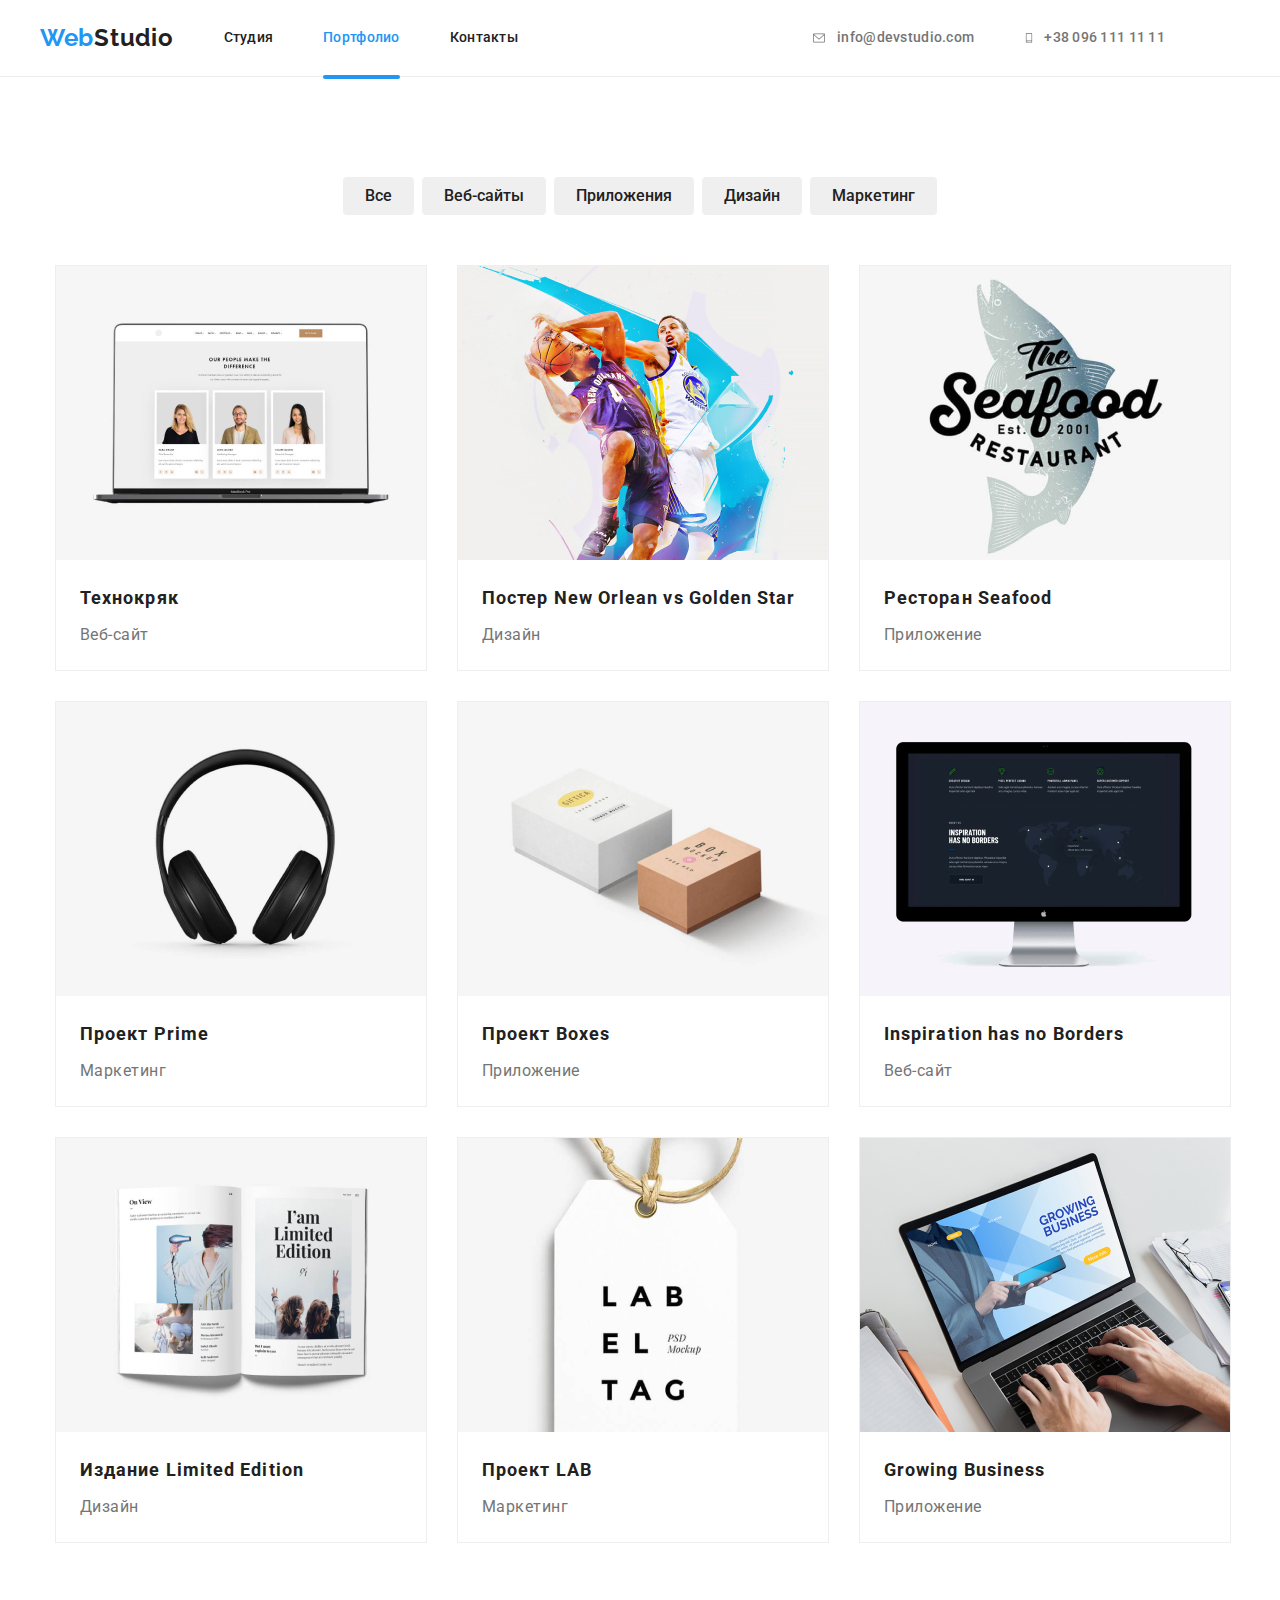
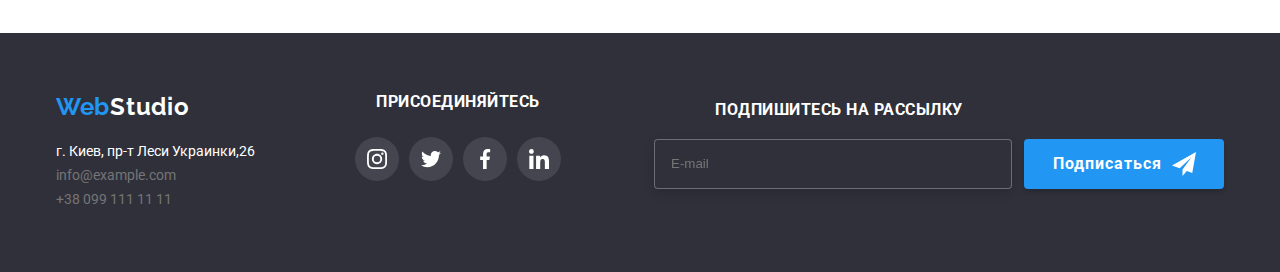
==== commit fd104f42: "CHenge" ====
--- a/portfolio.html
+++ b/portfolio.html
@@ -57,13 +57,13 @@
     
             <div data-menu class="mobile is-hidden">
                 <div class="mobile__conteiner">
-    
-    
-                    <button data-menu-close type="button" class="mobile__btn">
+                    <div class="mobile__conteiner--close">
+                    <button data-menu-close type="button" class="mobile__btn--close">
                         <svg class="mobile__icon--open" width="40" height="40">
                             <use href="imeges/iconsvg.svg#icon-close_40px"></use>
                         </svg>
                     </button>
+                    </div>
     
     
     
@@ -72,7 +72,6 @@
                         <li class="mobile__item"><a class="link current__mobile" href="./portfolio.html" target="_blank">Портфолио</a></li>
                         <li class="mobile__item"><a class="link" href=".Cotacts.html">Контакты</a></li>
                     </ul>
-                    </nav>
                     <ul class="mobile__adress list">
                         <li class="mobile__adress--ithem">
                             <a class="link mobile__link--tel" href="tel:+380961111111">
@@ -432,9 +431,6 @@
                                         <img src="./imeges/append.jpg.jpg" alt="Фото работ" width="370">
                                     
                                     </picture>
-                    <!-- <img srcset="./imeges/growing.jpg 1x,
-                                    ./imeges/growing--2.jpg 2x"
-                    src="./imeges/append.jpg" alt="Фото работ" width="370"> -->
                     <div class="conteiner__overlay">
                         <p class="text__overlay">
                             Технокряк это современная площадка распространения
@@ -479,8 +475,8 @@
                 <ul class="list center__list">
                     <li class="list center__items">
                         <a class="link join--link" href="">
-                            <svg class="team__icon" widht="20" height="20">
-                                <use href="imeges/iconsvg.svg#icon-instagram">
+                            <svg class="team__icon" width="20" height="20">
+                                <use href="imeges/iconsvg.svg#icon-instagram"></use>
                             </svg>
                         </a>
                     </li>
@@ -488,31 +484,32 @@
                     <li class="list center__items">
                         <a class="link join--link" href="">
                             <svg class="team__icon">
-                                <use href="imeges/iconsvg.svg#icon-twitter">
+                                <use href="imeges/iconsvg.svg#icon-twitter"></use>
                             </svg>
                         </a>
                     </li>
                     <li class="list center__items">
                         <a class="link join--link" href="">
                             <svg class="team__icon">
-                                <use href="imeges/iconsvg.svg#icon-facebook">
+                                <use href="imeges/iconsvg.svg#icon-facebook"></use>
                             </svg>
                         </a>
                     </li>
                     <li class="list center__items">
                         <a class="link join--link" href="">
                             <svg class="team__icon">
-                                <use href="imeges/iconsvg.svg#icon-linkedin">
+                                <use href="imeges/iconsvg.svg#icon-linkedin"></use>
                             </svg>
                         </a>
                     </li>
+                </ul>
             </div>
         </div>
         <div class="footer__right">
             <div class="right__conteiner">
                 <p class="join">Подпишитесь на рассылку</p>
                 <label class="right__mail--footer" for="mail-fotter">
-                    <input class="input-mail" type="mail-fotter" id="mail-fotter" name="mail-fotter"
+                    <input class="input-mail" type="text" id="mail-fotter" name="mail-fotter"
                         placeholder="E-mail">
                 </label>
             </div>
@@ -526,7 +523,6 @@
 
     </div>
 
-    </div>
 </footer>
 
 <script src="./js/mobile-menu.js"></script>
--- a/css/main.min.css
+++ b/css/main.min.css
@@ -1,2 +1,2 @@
-:root{--prymary-text-color: #212121;--title-text-color: #2196f3;--ithem-text-color: #757575;--button-color: #2196f3;--hero-color: #ffffff;--letter-spacing: 0.03em;--background-color: #2f303a}.visually-hidden{position:absolute;width:1px;height:1px;margin:-1px;border:0;padding:0;white-space:nowrap;clip-path:inset(100%);clip:rect(0 0 0 0);overflow:hidden}.list{list-style:none;margin-top:0;margin-bottom:0;margin-left:0}p,h1,h2,h3,h4,h5,h6{margin:0}ul,ol{margin:0;padding-left:0}img{display:block}body{font-family:Roboto, sans-serif;background-color:#fff;margin:auto}img{display:block;width:100%;height:auto;max-width:100%}.button{box-sizing:border-box;display:inline-block;padding:10px 32px;font-family:inherit;background:var(--button-color);box-shadow:0px 4px 4px rgba(0,0,0,0.15);border-radius:4px;cursor:pointer;min-width:200px;min-height:50px;color:#ffffff;font-weight:bold;font-size:16px;line-height:1.87;letter-spacing:0.06em;border:none;transition:box-shadow 250ms,background 250ms,color 250ms cubic-bezier(0.4, 0, 0.2, 1)}.button:focus,.button:hover{background:#188ce8}.button-ithem{display:inline-block;font-family:Roboto;font-weight:500;font-size:16px;line-height:26px;color:#212121;border-radius:4px;cursor:pointer;padding:6px 22px;border:none;transition:color 250ms,background-color 250ms,box-shadow 250ms cubic-bezier(0.4, 0, 0.2, 1)}.button-ithem:hover,.button-ithem:focus{background:#2196f3;box-shadow:0px 4px 4px rgba(0,0,0,0.15);color:#f5f4fa}.conteiner{padding-left:15px;padding-right:15px;margin:auto;width:100%}@media screen and (min-width: 320px) and (max-width: 767px){.conteiner{margin:0;width:100%}}@media screen and (min-width: 320px) and (max-width: 767px) and (min-width: 768px) and (max-width: 1199px){.conteiner{width:100%}}@media screen and (min-width: 320px) and (max-width: 767px) and (min-width: 1200px){.conteiner{width:1200px}}.link{text-decoration:none;color:var(--prymary-text-color)}.link:hover,.link:focus{color:#2196f3;transition:color 250ms cubic-bezier(0.4, 0, 0.2, 1)}.section{text-align:center;margin-top:0;margin-bottom:0;padding-bottom:94px}@media screen and (min-width: 320px) and (max-width: 1599px){.section{padding-bottom:60px}}.text,.ithem__adress--color{font-family:Roboto;font-style:normal;font-size:14px}.header__item,.adress__ithem{font-weight:500;font-size:14px;line-height:1.14;letter-spacing:0.02em}.heading{font-size:36px;margin-top:0%;margin-bottom:0%;padding-bottom:50px;line-height:1.16;color:var(--prymary-text-color);letter-spacing:var(--letter-spacing)}.paragraph__text{margin-top:0;margin-bottom:0;color:#757575;font-size:14px;line-height:1.71;letter-spacing:var(--letter-spacing)}.head__text,.join{color:#212121;margin-bottom:10px;font-weight:bold;line-height:16px;line-height:1.14;text-transform:uppercase;letter-spacing:var(--letter-spacing)}.form{position:relative;display:flex;flex-direction:column;margin-bottom:10px}.form label{font-size:12px;line-height:14px;letter-spacing:0.01em;color:#757575;margin-bottom:4px}.form input{width:100%;height:40px;outline:none;padding:12px 42px;border-radius:4px;border:1px solid rgba(33,33,33,0.2);transition:outline 250ms,border 250ms cubic-bezier(0.4, 0, 0.2, 1)}.form input:focus,.form input:hover{border:1px solid var(--button-color);outline:1px solid var(--button-color)}.modal__text{font-weight:bold;font-size:20px;line-height:23px;text-align:center;letter-spacing:0.03em;margin-bottom:12px;color:var(--prymary-text-color)}.modal__icon{position:absolute;display:inline-flex;top:8px;right:8px;fill:#000;border:1px solid rgba(0,0,0,0.1);border-radius:50%;color:var(--title-text-color);cursor:pointer;transition:fill 250ms cubic-bezier(0.4, 0, 0.2, 1)}.modal__icon:hover,.modal__icon:focus{fill:currentColor}.form__icon{position:absolute;display:inline-flex;top:28px;left:12px;width:18px;height:18px;fill:#212121;color:var(--title-text-color);transition:fill 250ms cubic-bezier(0.4, 0, 0.2, 1)}.form__input:focus+.form__icon,.form__input:hover+.form__icon{fill:currentColor;color:var(--title-text-color)}textarea{width:100%;height:120px;padding:12px 16px;resize:none;border:1px solid rgba(33,33,33,0.2);border-radius:4px;transition:border 250ms,outline 250ms cubic-bezier(0.4, 0, 0.2, 1)}textarea:hover,textarea:focus{border:1px solid var(--button-color);outline:var(--title-text-color)}textarea::placeholder{font-size:14px;line-height:16px;letter-spacing:0.01em;color:rgba(117,117,117,0.5)}.checkbox{width:100%;display:flex;justify-content:center;align-items:center;margin-bottom:20px}.checkbox label{letter-spacing:0.03em;color:#757575}.checkbox__icon{display:inline-flex;width:16px;height:15px;background-color:#fff;border:2px solid var(--prymary-text-color);border-radius:2px;fill:transparent;transition:background-color 250ms,fill 250ms cubic-bezier(0.4, 0, 0.2, 1)}.checkbox__input:checked+.checkbox__lable .checkbox__icon{background-color:var(--title-text-color);fill:#fff;border:transparent;transition:background-color 250ms,fill 250ms cubic-bezier(0.4, 0, 0.2, 1)}.checkbox__conteiner{margin-right:8px}.checkbox__lable{display:flex;justify-content:center;align-items:center}@media screen and (max-width: 1199){.checkbox__lable{justify-content:center}}.checkbox__text{border-bottom:1px solid var(--button-color);color:#2196f3;margin-left:2px;font-size:14px;line-height:14px}@media screen and (max-width: 1199px){.checkbox__text{font-size:12px;line-height:14px;letter-spacing:0.03em}}.modal__btn{display:flex;justify-content:center;margin-top:20px}.text__form{font-size:14px;line-height:24px}@media screen and (max-width: 1199px){.text__form{font-size:12px;line-height:14px;letter-spacing:0.03em}}.backdrop{position:fixed;width:100%;height:100%;top:0%;left:0;transition:opacity 250ms, visibility 250ms;background:rgba(0,0,0,0.2)}.backdrop.is-hidden{opacity:0;pointer-events:none;visibility:hidden}.modal{position:fixed;width:90vw;height:581px;top:50%;left:50%;transform:translate(-50%, -50%);transition:transform 250ms;padding:40px;background:#ffffff;box-shadow:0px 1px 3px rgba(0,0,0,0.12),0px 1px 1px rgba(0,0,0,0.14),0px 2px 1px rgba(0,0,0,0.2);border-radius:4px}@media screen and (min-width: 480px){.modal{width:450px}}@media screen and (min-width: 1200px){.modal{width:528px}}.icon,.join--link{display:inline-flex;height:44px;width:44px;background-color:#fff;border-radius:50%;margin-top:16px;margin-right:10px;justify-content:center;align-items:center;color:#afb1b8;fill:currentColor;transition:background-color 250ms,color 250ms cubic-bezier(0.4, 0, 0.2, 1)}.icon:hover,.join--link:hover,.icon:focus,.join--link:focus{background-color:var(--button-color);color:#fff}.icon:last-child,.join--link:last-child{margin-right:0}.team__icon{width:20px;height:20px;background-size:cover;object-position:center}@media screen and (min-width: 768px){.mobile__btn--open{display:none}}@media screen and (max-width: 767px){.mobile__btn--open{position:absolute;top:10px;right:15px;padding:0;border:0;background-color:#fff}.mobile.is-hidden{opacity:0;pointer-events:none;visibility:hidden;transform:translateX(-100%);transition:transform 250ms}.mobile{position:fixed;width:480px;height:100vh;top:0;left:0%;background-color:#fff;z-index:2;padding:48px 0 40px 40px;display:flex;flex-direction:column;justify-content:space-between;transform:translateY(0%);transition:transform 250ms}}@media screen and (max-width: 767px) and (max-width: 450px){.mobile{padding-left:20px}}@media screen and (max-width: 767px){.mobile__conteiner{width:100%}.mobile__btn{position:absolute;top:10px;right:25px;padding:0;border:0;background-color:#fff}.mobile__item{font-weight:500;font-size:40px;line-height:47px;color:#212121;margin-bottom:35px}.mobile__item:last-child{margin-bottom:202px}.current__mobile{color:var(--button-color)}}.mobile__link--tel{font-weight:500;font-size:34px;line-height:40px;letter-spacing:0.02em;color:var(--button-color)}.mobile__link--mail{font-weight:500;font-size:24px;line-height:28px;letter-spacing:0.02em;color:var(--ithem-text-color)}.mobile__adress--ithem{margin-bottom:32px}.mobile__social--list{display:flex;justify-content:flex-start;align-items:center;margin-top:32px}.mobile__social--link{font-style:normal;font-weight:500;font-size:18px;line-height:22px;letter-spacing:0.02em;color:#2196f3}.mobile__social--ithem{margin-right:20px}.mobile__social--ithem:last-child{margin-right:0}.mobile__icon--open{color:var(--button-color)}.mobile__icon--open:hover{fill:currentColor}@media screen and (min-width: 768px){.mobile{display:none}}.header{position:relative;padding-top:24px;padding-bottom:24px;background-color:var(--hero-color);border-bottom:1px solid #ececec;margin-left:auto;margin-right:auto}@media screen and (min-width: 320px) and (max-width: 767px){.header{padding:16px 15px;position:relative;max-width:480px;margin-left:0;margin-right:0}}@media screen and (min-width: 768px) and (max-width: 1199px){.header{padding:21px 15px;max-width:768px}}@media screen and (min-width: 1200px){.header{padding-left:15px;padding-right:15px}}.header__conteiner{display:flex;max-width:1200px;margin-right:auto;margin-left:auto}@media screen and (min-width: 320px) and (max-width: 767px){.header__conteiner{margin-right:auto;margin-left:auto}}.header__adress{display:flex;justify-content:center;align-items:center;margin-left:auto;margin-right:25px}@media screen and (min-width: 320px) and (max-width: 767px){.header__adress{display:none}}@media screen and (min-width: 768px) and (max-width: 1199px){.header__adress{flex-direction:column;margin-right:0}}.header__nav{display:flex;align-items:center}.header__nav .header__list{display:flex}@media screen and (min-width: 320px) and (max-width: 767px){.header__nav .header__list{display:none}}.header__item{color:#212121;margin-left:50px}.adress__ithem{display:flex;flex-direction:row;align-items:center;color:#757575;line-height:1.71}.adress__ithem:first-child{margin-right:50px}@media screen and (min-width: 768px) and (max-width: 1199px){.adress__ithem:first-child{margin-right:0}.adress__ithem:last-child{margin-right:15px}}.current{position:relative;display:flex;flex-direction:column;color:var(--title-text-color)}.current::after{content:'';display:inline-block;position:absolute;bottom:-33px;width:100%;height:4px;color:var(--button-color);background:#2196f3;border-radius:2px}@media screen and (min-width: 768px) and (max-width: 1199px){.current::after{bottom:-39px}}.adress__link{display:flex;flex-direction:row;align-items:center;color:var(--ithem-text-color)}.icon-mail{align-items:flex-start;margin-right:10px;fill:currentColor}@media screen and (min-width: 768px) and (max-width: 1199px){.icon-mail{margin-right:8px;width:14px}}.icon-phone{justify-self:start;margin-right:10px;cursor:pointer;fill:currentColor}@media screen and (min-width: 768px) and (max-width: 1199px){.icon-phone{margin-right:8px;height:14px}}.hero{padding:200px 0 200px;max-width:1600px;margin-right:auto;margin-left:auto;background-color:var(--background-color);background-image:linear-gradient(rgba(47,48,58,0.4), rgba(47,48,58,0.4)),url(../imeges/Img.jpg);background-repeat:no-repeat;background-position:center;background-size:cover}@media (min-device-pixel-ratio: 2), (min-resolution: 192dpi), (min-resolution: 2dppx){.hero{background-image:linear-gradient(rgba(47,48,58,0.4), rgba(47,48,58,0.4)),url(../../imeges/img--desktop-2.jpg)}}@media screen and (min-width: 320px) and (max-width: 767px){.hero{padding:118px 60px 118px 60px;background-image:linear-gradient(rgba(47,48,58,0.4), rgba(47,48,58,0.4)),url(../../imeges/Header.jpg);background-repeat:no-repeat;background-position:center;background-size:cover}}@media (min-device-pixel-ratio: 2), (min-resolution: 192dpi), (min-resolution: 2dppx){.hero{background-image:linear-gradient(rgba(47,48,58,0.4), rgba(47,48,58,0.4)),url(../../imeges/Header-2.jpg)}}@media screen and (min-width: 768px) and (max-width: 1199px){.hero{padding:118px 204px;padding:118px 60px 118px 60px;background-image:linear-gradient(rgba(47,48,58,0.4), rgba(47,48,58,0.4)),url(../../imeges/header--tab.jpg);background-repeat:no-repeat;background-position:center;background-size:cover}}@media screen and (min-width: 768px) and (max-width: 1199px) and (min-device-pixel-ratio: 2), screen and (min-width: 768px) and (max-width: 1199px) and (min-resolution: 192dpi), screen and (min-width: 768px) and (max-width: 1199px) and (min-resolution: 2dppx){.hero{background-image:linear-gradient(rgba(47,48,58,0.4), rgba(47,48,58,0.4)),url(../../imeges/header-tab-2.jpg)}}@media screen and (min-width: 1200px) and (min-device-pixel-ratio: 2), screen and (min-width: 1200px) and (min-resolution: 192dpi), screen and (min-width: 1200px) and (min-resolution: 2dppx){.hero{background-image:linear-gradient(rgba(47,48,58,0.4), rgba(47,48,58,0.4)),url(../../imeges/img--desktop-2.jpg)}}.hero__text{font-family:Roboto;font-style:normal;font-weight:900;font-size:44px;line-height:1.36;color:#ffffff;text-transform:uppercase;letter-spacing:0.06em;margin-top:0;margin-bottom:30px}@media screen and (min-width: 320px) and (max-width: 1199px){.hero__text{font-size:26px}}.head__text,.join{margin-bottom:10px;text-align:center}@media screen and (min-width: 768px) and (max-width: 1199px){.head__text,.join{text-align:left}}.about{padding:94px 0 94px;margin-right:auto;margin-left:auto}@media screen and (min-width: 320px) and (max-width: 767px){.about{padding:60px 0 60px 0;display:flex;flex-direction:column;align-items:center;justify-content:center}}@media screen and (min-width: 768px) and (max-width: 1199px){.about{padding:60px 0 60px 0;display:flex;flex-direction:column}}@media screen and (min-width: 768px) and (max-width: 1199px){.about__conteiner{max-width:768}}@media screen and (min-width: 1200px){.about__conteiner{max-width:1200px}}@media screen and (min-width: 768px) and (max-width: 1199px){.about__list{justify-content:center;display:flex;flex-wrap:wrap}}@media screen and (min-width: 1200px){.about__list{display:flex;flex-direction:row;justify-content:space-between}}.about__items{width:270px;margin-left:30px;justify-content:center;align-content:flex-start;text-align:left}@media screen and (min-width: 320px) and (max-width: 767px){.about__items{width:100%;margin-top:30px;margin-left:0}.about__items:first-child{margin-top:0}}@media screen and (min-width: 768px) and (max-width: 1199px){.about__items{width:calc(100% / 2 - 15px);margin-left:0}.about__items:nth-child(2n){margin-left:30px}}.about__items:first-child{margin-left:0}.about__icon{display:flex;background-color:#f5f4fa;width:270px;height:120px;justify-content:center;align-items:center;margin-bottom:30px;border-radius:4px}@media screen and (min-width: 320px) and (max-width: 767px){.about__icon{width:100%;margin:30px 0 30px 0}.about__icon:first-child{margin-top:0}}@media screen and (min-width: 768px) and (max-width: 1199px){.about__icon{width:100%}}@media screen and (min-width: 320px) and (max-width: 1199px){.work{display:none}}.work__list{display:flex;justify-content:center}.work__photo{position:relative;margin-left:30px}.work__photo:first-child{margin-left:0}.work__text{position:absolute;margin:0;font-size:14px;line-height:16px;bottom:27px;right:82px;color:#fff;text-transform:uppercase}.work__fon{position:absolute;bottom:0;width:100%;height:70px;background:rgba(47,48,58,0.8)}.team{background-color:#f5f4fa;padding-top:94px;display:flex;flex-wrap:wrap;flex-direction:row;justify-content:center}@media screen and (min-width: 320px) and (max-width: 767px){.team{padding:60px 0 60px}}@media screen and (min-width: 768px) and (max-width: 1199px){.team{padding:60px 0 60px}}.team__text{font-size:16px;line-height:19px;letter-spacing:0.03em;color:#757575}.team__conteiner{padding-top:30px;padding-bottom:30px}@media screen and (min-width: 320px) and (max-width: 767px){.team__conteiner{width:100%}}@media screen and (min-width: 768px){.team__list{display:flex;flex-wrap:wrap;justify-content:center}}.team__title{margin-right:30px;background:#ffffff;box-shadow:0px 1px 3px rgba(0,0,0,0.12),0px 1px 1px rgba(0,0,0,0.14),0px 2px 1px rgba(0,0,0,0.2);border-radius:0px 0px 4px 4px}@media screen and (min-width: 320px) and (max-width: 767px){.team__title{margin-bottom:30px;margin-right:0}.team__title:last-child{margin-bottom:30px}}@media screen and (min-width: 768px) and (max-width: 1199px){.team__title{width:calc(100% / 2 - 15px);margin-bottom:30px}.team__title:nth-child(2n){margin-right:0}.team__title:nth-child(n+3){margin-bottom:0}}@media screen and (min-width: 1200px){.team__title{width:270px}}.team__title:last-child{margin:0}.team__name{font-weight:500;font-size:16px;line-height:1.18;color:#212121;margin-bottom:10px;text-transform:none;letter-spacing:var(--letter-spacing)}.clients{padding-top:94px}@media screen and (min-width: 320px) and (max-width: 767px){.clients{padding:60px 0 60px 0}}@media screen and (min-width: 768px) and (max-width: 1199px){.clients{padding:60px 0 60px}}.clients__list{display:inline-flex;justify-content:center;align-items:center}@media screen and (max-width: 479px){.clients__list{display:flex;flex-direction:column;justify-content:center;align-items:center}}@media screen and (min-width: 480px) and (max-width: 767px){.clients__list{display:flex;flex-direction:row;flex-wrap:wrap;justify-content:center}}@media screen and (min-width: 768px) and (max-width: 1199px){.clients__list{display:flex;flex-direction:row;flex-wrap:wrap;justify-content:center;padding-left:-10px;padding-right:-10px}}.clients__ithems{margin-right:30px;fill:#afb1b8}.clients__ithems:last-child{margin-right:0}@media screen and (max-width: 479px){.clients__ithems{margin-right:0;width:210px;margin-bottom:30px}}@media screen and (min-width: 480px) and (max-width: 767px){.clients__ithems{display:flex;flex-direction:column;flex-direction:wrap;width:210px;margin-right:0;fill:#afb1b8;margin-bottom:30px}.clients__ithems:nth-child(2n){margin-left:30px}}@media screen and (min-width: 768px) and (max-width: 1199px){.clients__ithems{display:flex;flex-direction:column;flex-direction:wrap;width:226px;margin-right:30px;margin-bottom:30px}.clients__ithems:nth-child(3n){margin:0;margin-bottom:30px}.clients__ithems:nth-child(n+4){margin-bottom:0}}.client__icons{display:inline-flex;width:170px;height:92px;justify-content:center;align-items:center;background-color:#fff;border:1px solid #afb1b8;border-radius:4px;color:#afb1b8;fill:currentColor;transition:color 250ms,border 250ms cubic-bezier(0.4, 0, 0.2, 1)}.client__icons:focus,.client__icons:hover{border:1px solid var(--button-color);color:var(--button-color)}@media screen and (min-width: 320px) and (max-width: 767px){.client__icons{width:210px}}@media screen and (min-width: 768px) and (max-width: 1199px){.client__icons{width:226px}}.ithem__adress{color:#757575;font-style:normal;font-weight:normal;font-size:14px;line-height:1.71;margin-top:9px}.ithem__adress--color{color:#fff;line-height:1.71}.join{color:#fff}.join--link{background:rgba(255,255,255,0.1);fill:#fff}.footer{background-color:var(--background-color);padding:60px 0 60px}@media screen and (min-width: 320px) and (max-width: 767px){.footer{padding:60px 0 60px}}@media screen and (min-width: 768px) and (max-width: 1199px){.footer{padding:60px 0 60px}}.footer .footer__backgraund{display:flex;justify-content:center;align-items:baseline}@media screen and (min-width: 320px) and (max-width: 767px){.footer .footer__backgraund{display:flex;flex-direction:column;align-items:center;justify-content:center}}@media screen and (min-width: 768px) and (max-width: 1199px){.footer .footer__backgraund{flex-direction:column;justify-content:center;align-items:center}}.footer__backgraund--progects{padding-left:15px;padding-right:15px}@media screen and (min-width: 768px) and (max-width: 1199px){.footer__conteiners--centr{display:flex;margin-bottom:60px}}@media screen and (min-width: 1200px){.footer__conteiners--centr{display:flex}}@media screen and (min-width: 320px) and (max-width: 767px){.footer__left{display:flex;flex-direction:column;justify-content:center;align-items:center}}@media screen and (min-width: 768px) and (max-width: 1199px){.footer__left{display:flex;flex-direction:column;justify-content:center;align-items:center}}.adress{margin-top:20px}@media screen and (min-width: 320px) and (max-width: 767px){.adress{align-items:center}}@media screen and (min-width: 320px) and (max-width: 767px){.adress__list{align-items:center;text-align:center}}@media screen and (min-width: 768px) and (max-width: 1199px){.adress__list{align-items:center;text-align:center}}.footer__center{margin-left:100px}@media screen and (min-width: 320px) and (max-width: 767px){.footer__center{margin-top:60px;margin-left:0}}@media screen and (min-width: 768px) and (max-width: 1199px){.footer__center{margin-left:165px;display:flex;flex-direction:column;align-items:center}}.center__list{display:inline-flex}@media screen and (min-width: 320px) and (max-width: 767px){.center__list{align-items:center}}.center__items+.center__items{margin-left:10px}.footer__right{display:flex;justify-content:center}@media screen and (min-width: 320px) and (max-width: 767px){.footer__right{flex-direction:column;justify-content:center;align-items:center;margin-top:60px;width:100%}}@media screen and (min-width: 768px) and (max-width: 1199px){.footer__right{flex-direction:column;justify-content:center;align-items:center;margin-left:auto;margin-right:auto}}.right__conteiner{display:flex;flex-direction:column;margin-left:93px}@media screen and (min-width: 320px) and (max-width: 767px){.right__conteiner{width:100%;margin-left:0;flex-direction:column;justify-content:center;align-items:center}}@media screen and (min-width: 768px) and (max-width: 1199px){.right__conteiner{flex-direction:column;justify-content:center;align-items:center;margin-left:0}}.right__conteiner p{margin-bottom:20px}.right__conteiner input{min-width:358px;height:50px;padding:15px 16px;outline:none;background-color:#2f303a;border:1px solid rgba(255,255,255,0.3);box-sizing:border-box;filter:drop-shadow(0px 4px 4px rgba(0,0,0,0.15));border-radius:4px;color:#fff;margin-right:12px}@media screen and (min-width: 320px) and (max-width: 767px){.right__conteiner input{display:inline-block;min-width:100%;height:50px;color:#fff;margin-bottom:20px;margin-right:0}}@media screen and (min-width: 768px) and (max-width: 1199px){.right__conteiner input{display:inline-block;width:450px;height:50px;color:#fff;margin-right:0}}.footer__right button{display:inline-flex;text-align:center;align-items:center;padding:10px 0 10px 29px;margin-top:38px}@media screen and (min-width: 320px) and (max-width: 767px){.footer__right button{margin-top:0}}.footer__right button::after{content:'';align-self:center;align-items:center}@media screen and (min-width: 320px) and (max-width: 767px){.right__mail--footer{width:100%}}.icon--send{margin-left:10px}.overlay{position:relative;overflow:hidden}.conteiner__overlay{position:absolute;width:100%;height:100%;text-align:start;opacity:1;bottom:0;right:0;background:rgba(33,150,243,0.9);transform:translateY(100%);transition:transform 250ms cubic-bezier(0.4, 0, 0.2, 1)}@media screen and (max-width: 480px){.conteiner__overlay{max-width:450px}}.progects__list:hover .conteiner__overlay{transform:translateY(0);opacity:1}.text__overlay{max-width:322px;margin:63px 24px;font-size:18px;line-height:28px;letter-spacing:0.03em;color:#ffffff}.progects{display:flex;justify-content:center;margin-top:50px}@media screen and (min-width: 320px) and (max-width: 767px){.progects{margin-top:40px;padding-left:15px;padding-right:15px}}@media screen and (min-width: 768px) and (max-width: 1199px){.progects{margin-top:30px;width:768px;padding-left:15px;padding-right:15px;margin-left:auto;margin-right:auto}}@media screen and (min-width: 1200px){.progects{width:1200px;padding-left:15px;padding-right:15px;margin-left:auto;margin-right:auto}}.progects__title{display:flex;flex-wrap:wrap}@media screen and (min-width: 320px) and (max-width: 767px){.progects__title{flex-direction:column;align-content:center;width:100%}}@media screen and (min-width: 768px) and (max-width: 1199px){.progects__title{justify-content:center;align-items:center;width:100%}}.ithem__progects{font-weight:bold;font-size:18px;line-height:2;color:#212121;letter-spacing:0.06em;margin-bottom:4px}.text__progects{font-size:16px;line-height:1.87;color:#757575;letter-spacing:var(--letter-spacing)}.progects__list{background:#ffffff;border:1px solid #eeeeee;box-sizing:border-box;margin-left:30px;margin-bottom:30px;text-align:left;transition:box-shadow 250ms cubic-bezier(0.4, 0, 0.2, 1)}.progects__list:hover{box-shadow:0px 1px 1px rgba(0,0,0,0.12),0px 4px 4px rgba(0,0,0,0.06),1px 4px 6px rgba(0,0,0,0.16)}.progects__list:nth-child(3n+1){margin-left:0px}@media screen and (min-width: 320px) and (max-width: 767px){.progects__list{margin-left:0;width:100%}}@media screen and (min-width: 768px) and (max-width: 1199px){.progects__list{width:354px;margin-left:0px}.progects__list:nth-child(2n){margin-left:30px}.progects__list:last-child{margin-right:auto;margin-left:15px}}.conteiner__progects{padding:20px 0 20px 24px}.list-buttons{display:flex;justify-content:center;margin-top:100px}@media screen and (min-width: 320px) and (max-width: 767px){.list-buttons{margin-top:0;display:flex;flex-wrap:wrap;justify-content:flex-start}}@media screen and (min-width: 768px) and (max-width: 1199px){.list-buttons{margin-top:0;justify-content:center;align-self:center}}.conteiner__bnt{margin-top:94px}@media screen and (min-width: 320px) and (max-width: 767px){.conteiner__bnt{display:flex;flex-wrap:wrap;padding-left:15px;padding-right:15px;margin-top:60px}}@media screen and (min-width: 768px) and (max-width: 1199px){.conteiner__bnt{margin-top:60px}}.buttons-num{margin-right:8px}.buttons-num:last-child{margin-right:0}@media screen and (min-width: 320px) and (max-width: 767px){.buttons-num:nth-last-child(-n+2){margin-top:15px}.buttons-num:nth-child(3){margin-right:30px}}@media screen and (min-width: 768px) and (max-width: 1199px){.buttons-num{margin-top:0}}.logo,.logo-studio,.logo__footer{font-family:Raleway;font-weight:bold;font-size:26px;line-height:1.19;letter-spacing:0.03em}.logo{color:#2196f3;margin-bottom:20px;font-size:24px;line-height:1.16}.logo-studio{color:#212121;font-size:24px;line-height:1.16}.logo__footer{color:#ffffff;font-size:24px;line-height:1.16}
+:root{--prymary-text-color: #212121;--title-text-color: #2196f3;--ithem-text-color: #757575;--button-color: #2196f3;--hero-color: #ffffff;--letter-spacing: 0.03em;--background-color: #2f303a}.visually-hidden{position:absolute;width:1px;height:1px;margin:-1px;border:0;padding:0;white-space:nowrap;clip-path:inset(100%);clip:rect(0 0 0 0);overflow:hidden}.list{list-style:none;margin-top:0;margin-bottom:0;margin-left:0}p,h1,h2,h3,h4,h5,h6{margin:0}ul,ol{margin:0;padding-left:0}img{display:block}body{font-family:Roboto, sans-serif;background-color:#fff;margin:auto}img{display:block;width:100%;height:auto;max-width:100%}.button{box-sizing:border-box;display:inline-block;padding:10px 32px;font-family:inherit;background:var(--button-color);box-shadow:0px 4px 4px rgba(0,0,0,0.15);border-radius:4px;cursor:pointer;min-width:200px;min-height:50px;color:#ffffff;font-weight:bold;font-size:16px;line-height:1.87;letter-spacing:0.06em;border:none;transition:box-shadow 250ms,background 250ms,color 250ms cubic-bezier(0.4, 0, 0.2, 1)}.button:focus,.button:hover{background:#188ce8}.button-ithem{display:inline-block;font-family:Roboto;font-weight:500;font-size:16px;line-height:26px;color:#212121;border-radius:4px;cursor:pointer;padding:6px 22px;border:none;transition:color 250ms,background-color 250ms,box-shadow 250ms cubic-bezier(0.4, 0, 0.2, 1)}.button-ithem:hover,.button-ithem:focus{background:#2196f3;box-shadow:0px 4px 4px rgba(0,0,0,0.15);color:#f5f4fa}.conteiner{margin:auto;width:100%}@media screen and (min-width: 320px) and (max-width: 767px){.conteiner{margin:0;width:100%}}@media screen and (min-width: 320px) and (max-width: 767px) and (min-width: 768px) and (max-width: 1199px){.conteiner{width:100%}}@media screen and (min-width: 320px) and (max-width: 767px) and (min-width: 1200px){.conteiner{width:1200px;padding-left:0;padding-right:0}}.link{text-decoration:none;color:var(--prymary-text-color)}.link:hover,.link:focus{color:#2196f3;transition:color 250ms cubic-bezier(0.4, 0, 0.2, 1)}.section{text-align:center;margin-top:0;margin-bottom:0;padding-bottom:94px}@media screen and (min-width: 320px) and (max-width: 1599px){.section{padding-bottom:60px}}.text,.ithem__adress--color{font-family:Roboto;font-style:normal;font-size:14px}.header__item,.adress__ithem{font-weight:500;font-size:14px;line-height:1.14;letter-spacing:0.02em}.heading{font-size:36px;margin-top:0%;margin-bottom:0%;padding-bottom:50px;line-height:1.16;color:var(--prymary-text-color);letter-spacing:var(--letter-spacing)}.paragraph__text{margin-top:0;margin-bottom:0;color:#757575;font-size:14px;line-height:1.71;letter-spacing:var(--letter-spacing)}.head__text,.join{color:#212121;margin-bottom:10px;font-weight:bold;line-height:16px;line-height:1.14;text-transform:uppercase;letter-spacing:var(--letter-spacing)}.form{position:relative;display:flex;flex-direction:column;margin-bottom:10px}.form label{font-size:12px;line-height:14px;letter-spacing:0.01em;color:#757575;margin-bottom:4px}.form input{width:100%;height:40px;outline:none;padding:12px 42px;border-radius:4px;border:1px solid rgba(33,33,33,0.2);transition:outline 250ms,border 250ms cubic-bezier(0.4, 0, 0.2, 1)}.form input:focus,.form input:hover{border:1px solid var(--button-color);outline:1px solid var(--button-color)}.modal__text{font-weight:bold;font-size:20px;line-height:23px;text-align:center;letter-spacing:0.03em;margin-bottom:12px;color:var(--prymary-text-color)}.modal__icon{position:absolute;display:inline-flex;top:8px;right:8px;fill:#000;border:1px solid rgba(0,0,0,0.1);border-radius:50%;color:var(--title-text-color);cursor:pointer;transition:fill 250ms cubic-bezier(0.4, 0, 0.2, 1)}.modal__icon:hover,.modal__icon:focus{fill:currentColor}.form__icon{position:absolute;display:inline-flex;top:28px;left:12px;width:18px;height:18px;fill:#212121;color:var(--title-text-color);transition:fill 250ms cubic-bezier(0.4, 0, 0.2, 1)}.form__input:focus+.form__icon,.form__input:hover+.form__icon{fill:currentColor;color:var(--title-text-color)}textarea{width:100%;height:120px;padding:12px 16px;resize:none;border:1px solid rgba(33,33,33,0.2);border-radius:4px;transition:border 250ms,outline 250ms cubic-bezier(0.4, 0, 0.2, 1)}textarea:hover,textarea:focus{border:1px solid var(--button-color);outline:var(--title-text-color)}textarea::placeholder{font-size:14px;line-height:16px;letter-spacing:0.01em;color:rgba(117,117,117,0.5)}.checkbox{width:100%;display:flex;justify-content:center;align-items:center;margin-bottom:20px}.checkbox label{letter-spacing:0.03em;color:#757575}.checkbox__icon{display:inline-flex;width:16px;height:15px;background-color:#fff;border:2px solid var(--prymary-text-color);border-radius:2px;fill:transparent;transition:background-color 250ms,fill 250ms cubic-bezier(0.4, 0, 0.2, 1)}.checkbox__input:checked+.checkbox__lable .checkbox__icon{background-color:var(--title-text-color);fill:#fff;border:transparent;transition:background-color 250ms,fill 250ms cubic-bezier(0.4, 0, 0.2, 1)}.checkbox__conteiner{margin-right:8px}.checkbox__lable{display:flex;justify-content:center;align-items:center}@media screen and (max-width: 1199){.checkbox__lable{justify-content:center}}.checkbox__text{border-bottom:1px solid var(--button-color);color:#2196f3;margin-left:2px;font-size:14px;line-height:14px}@media screen and (max-width: 1199px){.checkbox__text{font-size:12px;line-height:14px;letter-spacing:0.03em}}.modal__btn{display:flex;justify-content:center;margin-top:20px}.text__form{font-size:14px;line-height:24px}@media screen and (max-width: 1199px){.text__form{font-size:12px;line-height:14px;letter-spacing:0.03em}}.backdrop{position:fixed;width:100%;height:100%;top:0%;left:0;transition:opacity 250ms, visibility 250ms;background:rgba(0,0,0,0.2)}.backdrop.is-hidden{opacity:0;pointer-events:none;visibility:hidden}.modal{position:fixed;width:90vw;height:581px;top:50%;left:50%;transform:translate(-50%, -50%);transition:transform 250ms;padding:40px;background:#ffffff;box-shadow:0px 1px 3px rgba(0,0,0,0.12),0px 1px 1px rgba(0,0,0,0.14),0px 2px 1px rgba(0,0,0,0.2);border-radius:4px}@media screen and (min-width: 480px){.modal{width:450px}}@media screen and (min-width: 1200px){.modal{width:528px}}.icon,.join--link{display:inline-flex;height:44px;width:44px;background-color:#fff;border-radius:50%;margin-top:16px;margin-right:10px;justify-content:center;align-items:center;color:#afb1b8;fill:currentColor;transition:background-color 250ms,color 250ms cubic-bezier(0.4, 0, 0.2, 1)}.icon:hover,.join--link:hover,.icon:focus,.join--link:focus{background-color:var(--button-color);color:#fff}.icon:last-child,.join--link:last-child{margin-right:0}.team__icon{width:20px;height:20px;background-size:cover;object-position:center}@media screen and (min-width: 768px){.mobile__btn--open{display:none}}@media screen and (max-width: 767px){.mobile__btn--open{position:absolute;top:10px;right:15px;padding:0;border:0;background-color:#fff}.mobile__conteiner--close{margin-right:auto;margin-left:auto;max-width:480px;position:absolute;display:flex;top:10px;right:15px}.mobile__btn--close{display:block;padding:0;border:0;background-color:#fff}.mobile.is-hidden{opacity:0;pointer-events:none;visibility:hidden;transform:translateX(-100%);transition:transform 250ms}.mobile{position:fixed;width:100%;height:100%;top:0;left:0%;background-color:#fff;z-index:2;display:flex;flex-direction:column;justify-content:space-between;transform:translateY(0%);transition:transform 250ms}.mobile__conteiner{width:100%;display:flex;flex-direction:column;justify-content:space-between;padding:48px 0 40px 40px}}@media screen and (max-width: 767px) and (max-width: 460px){.mobile__conteiner{padding-left:20px}}@media screen and (max-width: 767px){.mobile__btn{position:absolute;top:10px;right:25px;padding:0;border:0;background-color:#fff}.mobile__item{font-weight:500;font-size:40px;line-height:47px;color:#212121;margin-bottom:35px}.mobile__item:last-child{margin-bottom:202px}.current__mobile{color:var(--button-color)}}.mobile__link--tel{font-weight:500;font-size:34px;line-height:40px;letter-spacing:0.02em;color:var(--button-color)}.mobile__link--mail{font-weight:500;font-size:24px;line-height:28px;letter-spacing:0.02em;color:var(--ithem-text-color)}.mobile__adress--ithem{margin-bottom:32px}.mobile__social--list{display:flex;justify-content:flex-start;align-items:center;margin-top:32px}.mobile__social--link{font-style:normal;font-weight:500;font-size:18px;line-height:22px;letter-spacing:0.02em;color:#2196f3}.mobile__social--ithem{margin-right:20px}.mobile__social--ithem:last-child{margin-right:0}.mobile__icon--open{color:var(--button-color)}.mobile__icon--open:hover{fill:currentColor}@media screen and (min-width: 768px){.mobile{display:none}}.header{position:relative;padding-top:24px;padding-bottom:24px;background-color:var(--hero-color);border-bottom:1px solid #ececec;margin-left:auto;margin-right:auto}@media screen and (min-width: 320px) and (max-width: 767px){.header{padding:16px 15px;position:relative;max-width:480px;margin-left:0;margin-right:0}}@media screen and (min-width: 768px) and (max-width: 1199px){.header{padding:21px 0px;width:768px;padding-left:15px;padding-right:15px}}@media screen and (min-width: 1200px){.header{padding-left:15px;padding-right:15px}}.header__conteiner{display:flex;max-width:1200px;margin-right:auto;margin-left:auto}@media screen and (min-width: 320px) and (max-width: 767px){.header__conteiner{margin-right:auto;margin-left:auto}}@media screen and (min-width: 768px) and (max-width: 1199px){.header__conteiner{max-width:768px;margin-left:0;margin-right:0}}.header__adress{display:flex;justify-content:center;align-items:center;margin-left:auto;margin-right:75px}@media screen and (min-width: 320px) and (max-width: 767px){.header__adress{display:none}}@media screen and (min-width: 768px) and (max-width: 1199px){.header__adress{margin-left:84px;flex-direction:column}}.header__nav{display:flex;align-items:center}.header__nav .header__list{display:flex}@media screen and (min-width: 320px) and (max-width: 767px){.header__nav .header__list{display:none}}.header__item{color:#212121;margin-left:50px}.adress__ithem{display:flex;flex-direction:row;align-items:center;color:#757575;line-height:1.71}.adress__ithem:first-child{margin-right:50px}@media screen and (min-width: 768px) and (max-width: 1199px){.adress__ithem:first-child{margin-right:0}.adress__ithem:last-child{margin-right:15px}}.current{position:relative;display:flex;flex-direction:column;color:var(--title-text-color)}.current::after{content:'';display:inline-block;position:absolute;bottom:-33px;width:100%;height:4px;color:var(--button-color);background:#2196f3;border-radius:2px}@media screen and (min-width: 768px) and (max-width: 1199px){.current::after{bottom:-39px}}.adress__link{display:flex;flex-direction:row;align-items:center;color:var(--ithem-text-color)}.icon-mail{align-items:flex-start;margin-right:10px;fill:currentColor}@media screen and (min-width: 768px) and (max-width: 1199px){.icon-mail{margin-right:8px;width:14px}}.icon-phone{justify-self:start;margin-right:10px;cursor:pointer;fill:currentColor}@media screen and (min-width: 768px) and (max-width: 1199px){.icon-phone{margin-right:8px;height:14px}}.hero{padding:200px 0 200px;max-width:1600px;margin-right:auto;margin-left:auto;background-color:var(--background-color);background-image:linear-gradient(rgba(47,48,58,0.4), rgba(47,48,58,0.4)),url(../imeges/Img.jpg);background-repeat:no-repeat;background-position:center;background-size:cover}@media (min-device-pixel-ratio: 2), (min-resolution: 192dpi), (min-resolution: 2dppx){.hero{background-image:linear-gradient(rgba(47,48,58,0.4), rgba(47,48,58,0.4)),url(../imeges/img--desktop-2.jpg)}}@media screen and (min-width: 320px) and (max-width: 767px){.hero{padding:118px 60px 118px 60px;background-image:linear-gradient(rgba(47,48,58,0.4), rgba(47,48,58,0.4)),url(../imeges/Header.jpg);background-repeat:no-repeat;background-position:center;background-size:cover}}@media (min-device-pixel-ratio: 2), (min-resolution: 192dpi), (min-resolution: 2dppx){.hero{background-image:linear-gradient(rgba(47,48,58,0.4), rgba(47,48,58,0.4)),url(../imeges/Header-2.jpg)}}@media screen and (min-width: 768px) and (max-width: 1199px){.hero{padding:118px 204px;padding:118px 60px 118px 60px;background-image:linear-gradient(rgba(47,48,58,0.4), rgba(47,48,58,0.4)),url(../../imeges/header--tab.jpg);background-repeat:no-repeat;background-position:center;background-size:cover}}@media screen and (min-width: 768px) and (max-width: 1199px) and (min-device-pixel-ratio: 2), screen and (min-width: 768px) and (max-width: 1199px) and (min-resolution: 192dpi), screen and (min-width: 768px) and (max-width: 1199px) and (min-resolution: 2dppx){.hero{background-image:linear-gradient(rgba(47,48,58,0.4), rgba(47,48,58,0.4)),url(../../imeges/header-tab-2.jpg)}}@media screen and (min-width: 1200px) and (min-device-pixel-ratio: 2), screen and (min-width: 1200px) and (min-resolution: 192dpi), screen and (min-width: 1200px) and (min-resolution: 2dppx){.hero{background-image:linear-gradient(rgba(47,48,58,0.4), rgba(47,48,58,0.4)),url(../../imeges/img--desktop-2.jpg)}}.hero__text{font-family:Roboto;font-style:normal;font-weight:900;font-size:44px;line-height:1.36;color:#ffffff;text-transform:uppercase;letter-spacing:0.06em;margin-top:0;margin-bottom:30px}@media screen and (min-width: 320px) and (max-width: 1199px){.hero__text{font-size:26px}}.head__text,.join{margin-bottom:10px;text-align:center}@media screen and (min-width: 768px) and (max-width: 1199px){.head__text,.join{text-align:left}}.about{padding:94px 15px 94px 15px;margin-right:auto;margin-left:auto}@media screen and (min-width: 320px) and (max-width: 767px){.about{padding:60px 15px 60px 15px;display:flex;flex-direction:column;align-items:center;justify-content:center}}@media screen and (min-width: 768px) and (max-width: 1199px){.about{padding:60px 15px 60px 15px;display:flex;flex-direction:column}}@media screen and (min-width: 768px) and (max-width: 1199px){.about__conteiner{max-width:768}}@media screen and (min-width: 1200px){.about__conteiner{max-width:1200px}}@media screen and (min-width: 768px) and (max-width: 1199px){.about__list{justify-content:center;display:flex;flex-wrap:wrap}}@media screen and (min-width: 1200px){.about__list{display:flex;flex-direction:row;justify-content:space-between}}.about__items{width:270px;margin-left:30px;justify-content:center;align-content:flex-start;text-align:left}@media screen and (min-width: 320px) and (max-width: 767px){.about__items{width:100%;margin-top:30px;margin-left:0}.about__items:first-child{margin-top:0}}@media screen and (min-width: 768px) and (max-width: 1199px){.about__items{width:calc(100% / 2 - 15px);margin-left:0}.about__items:nth-child(2n){margin-left:30px}}.about__items:first-child{margin-left:0}.about__icon{display:flex;background-color:#f5f4fa;width:270px;height:120px;justify-content:center;align-items:center;margin-bottom:30px;border-radius:4px}@media screen and (min-width: 320px) and (max-width: 767px){.about__icon{width:100%;margin:30px 0 30px 0}.about__icon:first-child{margin-top:0}}@media screen and (min-width: 768px) and (max-width: 1199px){.about__icon{width:100%}}@media screen and (min-width: 320px) and (max-width: 1199px){.work{display:none}}.work__list{display:flex;justify-content:center}.work__photo{position:relative;margin-left:30px}.work__photo:first-child{margin-left:0}.work__text{position:absolute;margin:0;font-size:14px;line-height:16px;bottom:27px;right:82px;color:#fff;text-transform:uppercase}.work__fon{position:absolute;bottom:0;width:100%;height:70px;background:rgba(47,48,58,0.8)}.team{background-color:#f5f4fa;padding-top:94px;display:flex;flex-wrap:wrap;flex-direction:row;justify-content:center}@media screen and (min-width: 320px) and (max-width: 767px){.team{padding:60px 15px 60px 15px}}@media screen and (min-width: 768px) and (max-width: 1199px){.team{padding:60px 15px 60px 15px}}.team__text{font-size:16px;line-height:19px;letter-spacing:0.03em;color:#757575}.team__conteiner{padding-top:30px;padding-bottom:30px}@media screen and (min-width: 320px) and (max-width: 767px){.team__conteiner{width:100%}}@media screen and (min-width: 768px){.team__list{display:flex;flex-wrap:wrap;justify-content:center}}.team__title{margin-right:30px;background:#ffffff;box-shadow:0px 1px 3px rgba(0,0,0,0.12),0px 1px 1px rgba(0,0,0,0.14),0px 2px 1px rgba(0,0,0,0.2);border-radius:0px 0px 4px 4px}@media screen and (min-width: 320px) and (max-width: 767px){.team__title{margin-bottom:30px;margin-right:0}.team__title:last-child{margin-bottom:30px}}@media screen and (min-width: 768px) and (max-width: 1199px){.team__title{width:calc(100% / 2 - 15px);margin-bottom:30px}.team__title:nth-child(2n){margin-right:0}.team__title:nth-child(n+3){margin-bottom:0}}@media screen and (min-width: 1200px){.team__title{width:270px}}.team__title:last-child{margin:0}.team__name{font-weight:500;font-size:16px;line-height:1.18;color:#212121;margin-bottom:10px;text-transform:none;letter-spacing:var(--letter-spacing)}.clients{padding-top:94px}@media screen and (min-width: 320px) and (max-width: 767px){.clients{padding:60px 0 60px 0}}@media screen and (min-width: 768px) and (max-width: 1199px){.clients{padding:60px 0 60px}}.clients__list{display:inline-flex;justify-content:center;align-items:center}@media screen and (max-width: 479px){.clients__list{display:flex;flex-direction:column;justify-content:center;align-items:center}}@media screen and (min-width: 480px) and (max-width: 767px){.clients__list{display:flex;flex-direction:row;flex-wrap:wrap;justify-content:center}}@media screen and (min-width: 768px) and (max-width: 1199px){.clients__list{display:flex;flex-direction:row;flex-wrap:wrap;justify-content:center;padding-left:-10px;padding-right:-10px}}.clients__ithems{margin-right:30px;fill:#afb1b8}.clients__ithems:last-child{margin-right:0}@media screen and (max-width: 479px){.clients__ithems{margin-right:0;width:210px;margin-bottom:30px}}@media screen and (min-width: 480px) and (max-width: 767px){.clients__ithems{display:flex;flex-direction:column;flex-direction:wrap;width:210px;margin-right:0;fill:#afb1b8;margin-bottom:30px}.clients__ithems:nth-child(2n){margin-left:30px}}@media screen and (min-width: 768px) and (max-width: 1199px){.clients__ithems{display:flex;flex-direction:column;flex-direction:wrap;width:226px;margin-right:30px;margin-bottom:30px}.clients__ithems:nth-child(3n){margin:0;margin-bottom:30px}.clients__ithems:nth-child(n+4){margin-bottom:0}}.client__icons{display:inline-flex;width:170px;height:92px;justify-content:center;align-items:center;background-color:#fff;border:1px solid #afb1b8;border-radius:4px;color:#afb1b8;fill:currentColor;transition:color 250ms,border 250ms cubic-bezier(0.4, 0, 0.2, 1)}.client__icons:focus,.client__icons:hover{border:1px solid var(--button-color);color:var(--button-color)}@media screen and (min-width: 320px) and (max-width: 767px){.client__icons{width:210px}}@media screen and (min-width: 768px) and (max-width: 1199px){.client__icons{width:226px}}.ithem__adress{color:#757575;font-style:normal;font-weight:normal;font-size:14px;line-height:1.71;margin-top:9px}.ithem__adress--color{color:#fff;line-height:1.71}.join{color:#fff}.join--link{background:rgba(255,255,255,0.1);fill:#fff}.footer{background-color:var(--background-color);padding:60px 0 60px}@media screen and (min-width: 320px) and (max-width: 767px){.footer{padding:60px 0 60px}}@media screen and (min-width: 768px) and (max-width: 1199px){.footer{padding:60px 0 60px}}.footer .footer__backgraund{display:flex;justify-content:center;align-items:baseline}@media screen and (min-width: 320px) and (max-width: 767px){.footer .footer__backgraund{display:flex;flex-direction:column;align-items:center;justify-content:center;padding:0 15px 0 15px}}@media screen and (min-width: 768px) and (max-width: 1199px){.footer .footer__backgraund{flex-direction:column;justify-content:center;align-items:center}}.footer__backgraund--progects{padding-left:15px;padding-right:15px}@media screen and (min-width: 768px) and (max-width: 1199px){.footer__conteiners--centr{display:flex;margin-bottom:60px}}@media screen and (min-width: 1200px){.footer__conteiners--centr{display:flex}}@media screen and (min-width: 320px) and (max-width: 767px){.footer__left{display:flex;flex-direction:column;justify-content:center;align-items:center}}@media screen and (min-width: 768px) and (max-width: 1199px){.footer__left{display:flex;flex-direction:column;justify-content:center;align-items:center}}.adress{margin-top:20px}@media screen and (min-width: 320px) and (max-width: 767px){.adress{align-items:center}}@media screen and (min-width: 320px) and (max-width: 767px){.adress__list{align-items:center;text-align:center}}@media screen and (min-width: 768px) and (max-width: 1199px){.adress__list{align-items:center;text-align:center}}.footer__center{margin-left:100px}@media screen and (min-width: 320px) and (max-width: 767px){.footer__center{margin-top:60px;margin-left:0}}@media screen and (min-width: 768px) and (max-width: 1199px){.footer__center{margin-left:165px;display:flex;flex-direction:column;align-items:center}}.center__list{display:inline-flex}@media screen and (min-width: 320px) and (max-width: 767px){.center__list{align-items:center}}.center__items+.center__items{margin-left:10px}.footer__right{display:flex;justify-content:center}@media screen and (min-width: 320px) and (max-width: 767px){.footer__right{flex-direction:column;justify-content:center;align-items:center;margin-top:60px;width:100%}}@media screen and (min-width: 768px) and (max-width: 1199px){.footer__right{flex-direction:column;justify-content:center;align-items:center;margin-left:auto;margin-right:auto}}.right__conteiner{display:flex;flex-direction:column;margin-left:93px}@media screen and (min-width: 320px) and (max-width: 767px){.right__conteiner{width:100%;margin-left:0;flex-direction:column;justify-content:center;align-items:center}}@media screen and (min-width: 768px) and (max-width: 1199px){.right__conteiner{flex-direction:column;justify-content:center;align-items:center;margin-left:0}}.right__conteiner p{margin-bottom:20px}.right__conteiner input{min-width:358px;height:50px;padding:15px 16px;outline:none;background-color:#2f303a;border:1px solid rgba(255,255,255,0.3);box-sizing:border-box;filter:drop-shadow(0px 4px 4px rgba(0,0,0,0.15));border-radius:4px;color:#fff;margin-right:12px}@media screen and (min-width: 320px) and (max-width: 767px){.right__conteiner input{display:inline-block;min-width:100%;height:50px;color:#fff;margin-bottom:20px;margin-right:0}}@media screen and (min-width: 768px) and (max-width: 1199px){.right__conteiner input{display:inline-block;width:450px;height:50px;color:#fff;margin-right:0}}.footer__right button{display:inline-flex;text-align:center;align-items:center;padding:10px 0 10px 29px;margin-top:38px}@media screen and (min-width: 320px) and (max-width: 767px){.footer__right button{margin-top:0}}.footer__right button::after{content:'';align-self:center;align-items:center}@media screen and (min-width: 320px) and (max-width: 767px){.right__mail--footer{width:100%}}.icon--send{margin-left:10px}.overlay{position:relative;overflow:hidden}.conteiner__overlay{position:absolute;width:100%;height:100%;text-align:start;opacity:1;bottom:0;right:0;background:rgba(33,150,243,0.9);transform:translateY(100%);transition:transform 250ms cubic-bezier(0.4, 0, 0.2, 1)}@media screen and (max-width: 480px){.conteiner__overlay{max-width:450px}}.progects__list:hover .conteiner__overlay{transform:translateY(0);opacity:1}.text__overlay{max-width:322px;margin:63px 24px;font-size:18px;line-height:28px;letter-spacing:0.03em;color:#ffffff}.progects{display:flex;justify-content:center;margin-top:50px}@media screen and (min-width: 320px) and (max-width: 767px){.progects{margin-top:40px;padding-left:15px;padding-right:15px}}@media screen and (min-width: 768px) and (max-width: 1199px){.progects{margin-top:30px;width:768px;margin-left:auto;margin-right:auto}}@media screen and (min-width: 1200px){.progects{width:1200px;margin-left:auto;margin-right:auto}}.progects__title{display:flex;flex-wrap:wrap}@media screen and (min-width: 320px) and (max-width: 767px){.progects__title{flex-direction:column;align-content:center;width:100%}}@media screen and (min-width: 768px) and (max-width: 1199px){.progects__title{justify-content:center;align-items:center;width:100%}}@media screen and (min-width: 1200px){.progects__title{padding-left:15px}}.ithem__progects{font-weight:bold;font-size:18px;line-height:2;color:#212121;letter-spacing:0.06em;margin-bottom:4px}.text__progects{font-size:16px;line-height:1.87;color:#757575;letter-spacing:var(--letter-spacing)}.progects__list{background:#ffffff;border:1px solid #eeeeee;box-sizing:border-box;margin-left:30px;margin-bottom:30px;text-align:left;transition:box-shadow 250ms cubic-bezier(0.4, 0, 0.2, 1)}.progects__list:hover{box-shadow:0px 1px 1px rgba(0,0,0,0.12),0px 4px 4px rgba(0,0,0,0.06),1px 4px 6px rgba(0,0,0,0.16)}.progects__list:nth-child(3n+1){margin-left:0px}@media screen and (min-width: 320px) and (max-width: 767px){.progects__list{margin-left:0;width:100%}}@media screen and (min-width: 768px) and (max-width: 1199px){.progects__list{width:354px;margin-left:0px}.progects__list:nth-child(2n){margin-left:30px}.progects__list:last-child{margin-right:auto;margin-left:15px}}.conteiner__progects{padding:20px 0 20px 24px}.list-buttons{display:flex;justify-content:center;margin-top:100px}@media screen and (min-width: 320px) and (max-width: 767px){.list-buttons{margin-top:0;display:flex;flex-wrap:wrap;justify-content:flex-start}}@media screen and (min-width: 768px) and (max-width: 1199px){.list-buttons{margin-top:0;justify-content:center;align-self:center}}.conteiner__bnt{margin-top:94px}@media screen and (min-width: 320px) and (max-width: 767px){.conteiner__bnt{display:flex;flex-wrap:wrap;padding-left:15px;padding-right:15px;margin-top:60px}}@media screen and (min-width: 768px) and (max-width: 1199px){.conteiner__bnt{margin-top:60px}}.buttons-num{margin-right:8px}.buttons-num:last-child{margin-right:0}@media screen and (max-width: 419px){.buttons-num{margin-top:12px}}@media screen and (min-width: 420px) and (max-width: 767px){.buttons-num:nth-last-child(-n+2){margin-top:15px}.buttons-num:nth-child(3){margin-right:30px}}@media screen and (min-width: 768px) and (max-width: 1199px){.buttons-num{margin-top:0}}.logo,.logo-studio,.logo__footer{font-family:Raleway;font-weight:bold;font-size:26px;line-height:1.19;letter-spacing:0.03em}.logo{color:#2196f3;margin-bottom:20px;font-size:24px;line-height:1.16}.logo-studio{color:#212121;font-size:24px;line-height:1.16}.logo__footer{color:#ffffff;font-size:24px;line-height:1.16}
 /*# sourceMappingURL=main.min.css.map */